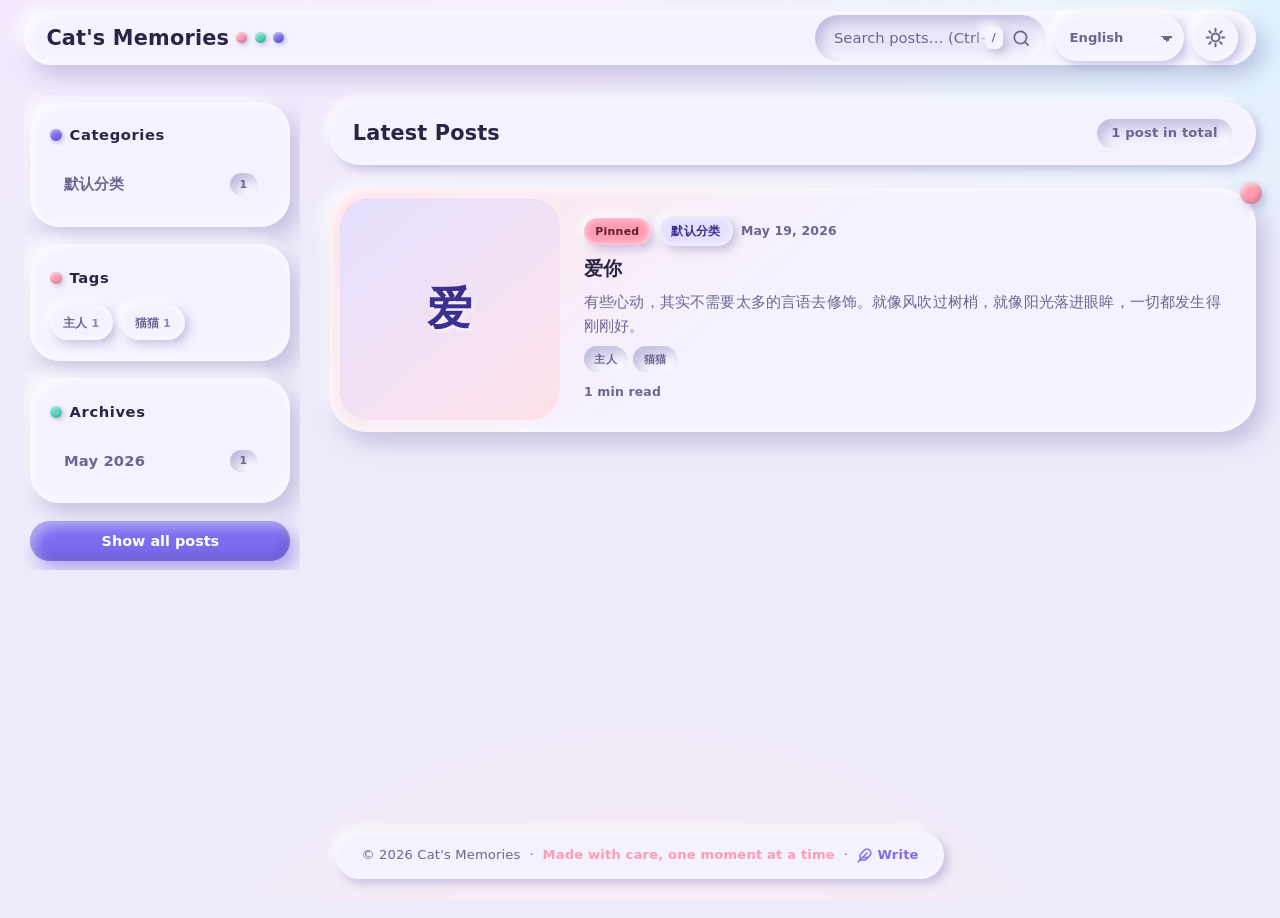
==== index.html @ 712b2acd "refactor(ui): 全站 UI 重构为 Claymorphism 黏土拟物风 - tokens.css 重写为黏土设计系统：马卡龙配色、大圆角、三层柔和阴影   (外投影 + 高光 + ins" ====
<!DOCTYPE html>
<html lang="zh-CN" data-theme="light">
<head>
    <meta charset="UTF-8">
    <meta name="viewport" content="width=device-width, initial-scale=1.0">
    <!-- 站点名走语言包 site.blogName（缺失时回退 config.json 的 blogName） -->
    <title data-i18n="site.blogName">猫猫的回忆</title>
    <meta name="description" content="记录温暖时光的静态博客" data-i18n-attr="content:site.description">
    <meta name="theme-color" content="#EDEBFA">
    <script>
        // 防止主题闪烁（FOUC）：必须放在 <head> 内、首帧渲染前同步执行。
        // theme.js 在页面底部 defer 加载，若用户偏好暗色，等它执行时页面已经
        // 按默认的亮色画过一帧了。这里提前读 localStorage 把暗色写到 <html> 上。
        // 键名与 assets/js/ui/theme.js 的 STORAGE_KEY（blog-theme）保持一致。
        (function () {
            try {
                var saved = localStorage.getItem('blog-theme');
                var dark = saved === 'dark' ||
                    (saved !== 'light' && window.matchMedia('(prefers-color-scheme: dark)').matches);
                if (dark) {
                    document.documentElement.setAttribute('data-theme', 'dark');
                    var meta = document.querySelector('meta[name="theme-color"]');
                    if (meta) meta.setAttribute('content', '#201C2E'); // 与 theme.js 的暗色同步
                }
            } catch (e) { /* 隐私模式等 localStorage 不可用时按默认亮色 */ }
        })();
    </script>
    <link rel="stylesheet" href="assets/css/tokens.css">
    <link rel="stylesheet" href="assets/css/base.css">
    <link rel="stylesheet" href="assets/css/layout.css">
    <link rel="stylesheet" href="assets/css/components.css">
    <link rel="stylesheet" href="assets/css/article.css">
    <link rel="stylesheet" href="assets/css/responsive.css">
</head>
<body>
    <!-- noscript 里的内容只有在"禁用 JS"时才会显示，而 i18n 本身要靠 JS 运行，
         所以这句话无法走语言包，这里直接中英双语写死；
         图标也直接内联（JS 关掉时 icons.js 不会执行，不能用 data-icon 占位符） -->
    <noscript>
        <p class="nojs-tip">
            <svg class="icon" viewBox="0 0 24 24" aria-hidden="true" fill="none" stroke="currentColor"
                stroke-width="1.6" stroke-linecap="round" stroke-linejoin="round">
                <ellipse cx="6.6" cy="10.6" rx="1.9" ry="2.5"/><ellipse cx="10.4" cy="7" rx="1.9" ry="2.6"/><ellipse cx="14.6" cy="7" rx="1.9" ry="2.6"/><ellipse cx="18.4" cy="10.6" rx="1.9" ry="2.5"/><path d="M12.5 12.6c-3 0-5.9 2.4-5.9 5 0 1.7 1.4 2.9 3.1 2.9 1.1 0 1.9-.5 2.8-.5s1.7.5 2.8.5c1.7 0 3.1-1.2 3.1-2.9 0-2.6-2.9-5-5.9-5z"/>
            </svg>
            这个博客需要启用 JavaScript 才能阅读哦～ / This blog needs JavaScript enabled.
        </p>
    </noscript>

    <!-- 阅读进度条（文章页显示） -->
    <div class="reading-progress" id="readingProgress" hidden>
        <div class="reading-progress-bar" id="readingProgressBar"></div>
    </div>

    <!-- 顶栏 -->
    <header class="site-header" id="siteHeader">
        <div class="header-inner">
            <a class="blog-name" href="#/" title="返回首页" data-i18n-attr="title:nav.backHome">
                <span id="headerBlogName" data-i18n="site.blogName">猫猫的回忆</span>
                <span class="paw-dot"></span>
                <span class="paw-dot"></span>
                <span class="paw-dot"></span>
            </a>
            <div class="header-actions">
                <div class="search-wrap" id="searchWrap">
                    <input type="text" class="search-input" id="searchInput" placeholder="搜索文章…"
                        autocomplete="off" aria-label="搜索文章"
                        data-i18n-attr="placeholder:nav.searchPlaceholder;aria-label:nav.searchAria">
                    <button class="search-clear" id="searchClear" aria-label="清除搜索"
                        data-i18n-attr="aria-label:nav.searchClear"><svg class="icon" data-icon="x"></svg></button>
                    <span class="search-kbd" aria-hidden="true">/</span>
                    <span class="search-icon" aria-hidden="true"><svg class="icon" data-icon="search"></svg></span>
                </div>
                <button class="mobile-search-btn" id="mobileSearchBtn" aria-label="打开搜索" title="搜索"
                    data-i18n-attr="aria-label:nav.searchOpen;title:nav.search">
                    <svg class="icon" data-icon="search"></svg>
                </button>
                <!-- 语言切换：选项由 config.json 的 languages 自动生成 -->
                <div class="lang-wrap" id="langWrap" hidden>
                    <select class="lang-select" id="langSelect" aria-label="选择界面语言" title="选择界面语言"
                        data-i18n-attr="aria-label:nav.languageAria;title:nav.languageAria"></select>
                </div>
                <button class="m3-icon-btn theme-toggle" id="themeToggle" aria-label="切换主题" title="切换亮色/暗色主题"
                    data-i18n-attr="aria-label:nav.themeToggleAria;title:nav.themeToggleTitle">
                    <svg class="sun-icon" data-icon="sun"></svg>
                    <svg class="moon-icon" data-icon="moon"></svg>
                </button>
                <button class="mobile-menu-btn" id="mobileMenuBtn" aria-label="菜单" title="侧边栏菜单" aria-expanded="false"
                    data-i18n-attr="aria-label:nav.menuAria;title:nav.menuTitle">
                    <span></span><span></span><span></span>
                </button>
            </div>
        </div>
    </header>

    <!-- 移动端侧栏遮罩 -->
    <div class="sidebar-overlay" id="sidebarOverlay"></div>

    <!-- 主布局 -->
    <div class="main-container" id="mainContainer">
        <!-- 侧边栏 -->
        <aside class="sidebar" id="sidebar">
            <div class="sidebar-section">
                <h3 data-i18n="sidebar.categories">分类目录</h3>
                <div id="sidebarCategories"></div>
            </div>
            <div class="sidebar-section">
                <h3 data-i18n="sidebar.tags">标签云</h3>
                <div class="sidebar-tags" id="sidebarTags"></div>
            </div>
            <div class="sidebar-section">
                <h3 data-i18n="sidebar.archives">归档</h3>
                <div id="sidebarArchives"></div>
            </div>
            <button class="sidebar-reset" id="sidebarReset" type="button" data-i18n="sidebar.reset">显示全部文章</button>
        </aside>

        <!-- 内容 -->
        <main class="content-area" id="contentArea">
            <div class="content-header" id="contentHeader">
                <span class="content-title" id="contentTitle" data-i18n="list.latest">最新文章</span>
                <span class="result-count" id="resultCount"></span>
            </div>
            <div class="loading-skeleton" id="loadingSkeleton">
                <div class="skeleton-card"><div class="skeleton-cover"></div><div class="skeleton-body"><div class="skeleton-line long"></div><div class="skeleton-line medium"></div><div class="skeleton-line short"></div></div></div>
                <div class="skeleton-card"><div class="skeleton-cover"></div><div class="skeleton-body"><div class="skeleton-line long"></div><div class="skeleton-line medium"></div><div class="skeleton-line short"></div></div></div>
                <div class="skeleton-card"><div class="skeleton-cover"></div><div class="skeleton-body"><div class="skeleton-line long"></div><div class="skeleton-line medium"></div><div class="skeleton-line short"></div></div></div>
            </div>
            <div id="contentBody"></div>
            <nav class="pagination" id="pagination" aria-label="分页" data-i18n-attr="aria-label:list.paginationAria"></nav>
        </main>
    </div>

    <!-- 页脚 -->
    <footer class="site-footer">
        <div class="footer-line">
            <span>© <span id="footerYear">2026</span> <span id="footerName" data-i18n="site.blogName">猫猫的回忆</span></span>
            <span>·</span>
            <span data-i18n="site.slogan">用心记录每一刻</span>
            <span>·</span>
            <a href="editor.html" title="打开写作助手" data-i18n-attr="title:nav.writeArticleTitle">
                <svg class="icon" data-icon="feather"></svg><span data-i18n="nav.writeArticle">写文章</span>
            </a>
        </div>
    </footer>

    <!-- 回到顶部 -->
    <button class="back-to-top" id="backToTop" aria-label="回到顶部" title="回到顶部"
        data-i18n-attr="aria-label:nav.backToTop;title:nav.backToTop"><svg class="icon" data-icon="arrow-up"></svg></button>

    <!-- Toast 容器 -->
    <div class="toast-container" id="toastContainer"></div>

    <!-- 本地依赖（离线可用）；marked 缺失时 main.js 会自动回退 CDN -->
    <script src="assets/vendor/marked.min.js"></script>
    <script src="assets/vendor/purify.min.js"></script>

    <!-- 工具 -->
    <script src="assets/js/utils/dom.js" defer></script>
    <script src="assets/js/utils/format.js" defer></script>
    <!-- 图标（全站统一的内联 SVG，替代 emoji） -->
    <script src="assets/js/ui/icons.js" defer></script>
    <!-- 多语言 -->
    <script src="assets/js/core/i18n.js" defer></script>
    <!-- 内核 -->
    <script src="assets/js/core/frontmatter.js" defer></script>
    <script src="assets/js/core/markdown.js" defer></script>
    <script src="assets/js/core/kernel.js" defer></script>
    <!-- UI 模块 -->
    <script src="assets/js/ui/theme.js" defer></script>
    <script src="assets/js/ui/toast.js" defer></script>
    <script src="assets/js/ui/router.js" defer></script>
    <script src="assets/js/ui/sidebar.js" defer></script>
    <script src="assets/js/ui/postlist.js" defer></script>
    <script src="assets/js/ui/article.js" defer></script>
    <script src="assets/js/ui/search.js" defer></script>
    <!-- 入口 -->
    <script src="assets/js/main.js" defer></script>
</body>
</html>
---- assets/css/tokens.css ----
/* ================================================================
   设计令牌 (Design Tokens) — Claymorphism 黏土拟物风
   ----------------------------------------------------------------
   黏土风的三个关键：
     1. 大圆角（越圆越像捏出来的黏土）
     2. 双层柔和阴影：外侧「下沉的深影 + 上侧的高光」
     3. 内阴影（inset）营造厚度与体积感
     4. 低饱和马卡龙配色，几乎不用硬边框
   改这里的变量即可全站换肤。
   ================================================================ */
:root {
    /* ----- 主色板 (Clay Palette · 亮色) ----- */
    --clay-primary: #7C6CF0;            /* 主色：薰衣草紫 */
    --clay-primary-deep: #5B49D6;
    --clay-on-primary: #FFFFFF;
    --clay-primary-soft: #E4E0FF;       /* 主色黏土块 */
    --clay-on-primary-soft: #3B2F8F;

    --clay-secondary: #FF9BB3;          /* 副色：草莓奶昔粉 */
    --clay-on-secondary: #5A1F30;
    --clay-secondary-soft: #FFE1E9;
    --clay-on-secondary-soft: #7A2A42;

    --clay-tertiary: #57D6C0;           /* 点缀：薄荷绿 */
    --clay-tertiary-soft: #D5F6EF;
    --clay-on-tertiary-soft: #176354;

    --clay-warn: #FFB865;
    --clay-warn-soft: #FFEBD3;
    --clay-on-warn-soft: #7A4408;

    --clay-error: #FF6B6B;
    --clay-error-soft: #FFDFDF;
    --clay-on-error-soft: #8A1E1E;

    /* ----- 表面 (Surfaces) ----- */
    --clay-bg: #EDEBFA;                 /* 页面底色（黏土需要有色底，不能纯白） */
    --clay-bg-tint: radial-gradient(1200px 600px at 12% -8%, #F6E6FF 0%, transparent 60%),
                    radial-gradient(1000px 520px at 100% 0%, #DDF4FF 0%, transparent 55%),
                    radial-gradient(900px 700px at 50% 120%, #FFE9F1 0%, transparent 60%);
    --clay-surface: #F4F2FF;            /* 抬起的黏土块 */
    --clay-surface-2: #E9E6FA;          /* 凹陷 / 次级块 */
    --clay-surface-3: #FBFAFF;          /* 最高层（弹窗 / 卡片内） */
    --clay-on-surface: #2B2545;
    --clay-on-surface-dim: #6C6590;

    /* 阴影用的两个基色：深影 + 高光 */
    --clay-shade: rgba(96, 84, 160, 0.30);
    --clay-shade-strong: rgba(70, 58, 130, 0.42);
    --clay-light: rgba(255, 255, 255, 0.95);

    /* ----- 黏土阴影 (Clay Elevation) ----- */
    /* 1 = 微微抬起（小控件） */
    --clay-1:
        4px 4px 10px var(--clay-shade),
        -4px -4px 10px var(--clay-light),
        inset -2px -2px 6px rgba(255, 255, 255, 0.55),
        inset 2px 2px 6px rgba(255, 255, 255, 0.35);
    /* 2 = 常规黏土块（卡片 / 面板） */
    --clay-2:
        8px 10px 22px var(--clay-shade),
        -6px -6px 16px var(--clay-light),
        inset -4px -6px 12px rgba(255, 255, 255, 0.45),
        inset 5px 5px 12px rgba(255, 255, 255, 0.60);
    /* 3 = 悬浮 / 强调 */
    --clay-3:
        12px 16px 32px var(--clay-shade-strong),
        -8px -8px 20px var(--clay-light),
        inset -5px -8px 14px rgba(255, 255, 255, 0.45),
        inset 6px 6px 14px rgba(255, 255, 255, 0.65);
    /* 4 = 浮层（灯箱 / Toast / 抽屉） */
    --clay-4:
        18px 24px 48px var(--clay-shade-strong),
        -10px -10px 26px var(--clay-light),
        inset -6px -10px 18px rgba(255, 255, 255, 0.4),
        inset 8px 8px 18px rgba(255, 255, 255, 0.6);
    /* 按下 / 凹槽（输入框、进度槽） */
    --clay-inset:
        inset 5px 6px 12px var(--clay-shade),
        inset -5px -5px 12px var(--clay-light);
    --clay-inset-deep:
        inset 8px 9px 18px var(--clay-shade-strong),
        inset -6px -6px 14px var(--clay-light);
    /* 彩色黏土块（主色按钮）专用 */
    --clay-color-raise:
        6px 8px 18px rgba(92, 74, 214, 0.45),
        -4px -4px 12px rgba(255, 255, 255, 0.55),
        inset -4px -6px 12px rgba(0, 0, 0, 0.13),
        inset 5px 6px 12px rgba(255, 255, 255, 0.45);

    /* ----- 形状 (Shape) — 黏土要圆 ----- */
    --clay-r-xs: 10px;
    --clay-r-sm: 16px;
    --clay-r-md: 22px;
    --clay-r-lg: 30px;
    --clay-r-xl: 38px;
    --clay-r-full: 999px;

    /* ----- 排版 ----- */
    /* 黏土风配圆润字体最搭。全部用「系统自带的圆体」，不引 CDN 字体，
       保持仓库「零依赖、断网也能用」的原则；本机没有就一路回退到系统 UI 字体。 */
    --clay-font: 'Quicksand', 'Nunito', ui-rounded, 'SF Pro Rounded', 'Varela Round',
                 'PingFang SC', 'HarmonyOS Sans SC', 'Microsoft YaHei',
                 system-ui, -apple-system, 'Segoe UI', sans-serif;
    --clay-font-display: 'Quicksand', ui-rounded, 'SF Pro Rounded', 'Varela Round',
                 'PingFang SC', 'HarmonyOS Sans SC', 'Microsoft YaHei',
                 system-ui, -apple-system, 'Segoe UI', sans-serif;
    --clay-font-mono: 'JetBrains Mono', 'Fira Code', 'SF Mono', 'Cascadia Code', Consolas, monospace;

    /* ----- 过渡：黏土有弹性 ----- */
    --clay-t-fast: 0.16s cubic-bezier(0.34, 1.4, 0.64, 1);
    --clay-t: 0.28s cubic-bezier(0.34, 1.4, 0.64, 1);
    --clay-t-slow: 0.45s cubic-bezier(0.22, 1.2, 0.36, 1);

    /* ----- 字号 (Type Scale) ----- */
    --clay-text-d1: 3.4rem;   /* display */
    --clay-text-d2: 2.7rem;
    --clay-text-d3: 2.1rem;
    --clay-text-h1: 2.05rem;  /* headline */
    --clay-text-h2: 1.65rem;
    --clay-text-h3: 1.3rem;
    --clay-text-t1: 1.18rem;  /* title */
    --clay-text-t2: 1.02rem;
    --clay-text-t3: 0.92rem;
    --clay-text-b1: 1.02rem;  /* body */
    --clay-text-b2: 0.92rem;
    --clay-text-b3: 0.82rem;
    --clay-text-l1: 0.9rem;   /* label */
    --clay-text-l2: 0.78rem;
    --clay-text-l3: 0.68rem;

    /* ----- 布局 ----- */
    --header-height: 76px;
    --content-max-width: 1280px;

    /* ================================================================
       兼容别名：老的 Material 变量名全部映射到黏土令牌，
       任何还没重写的规则也能自动获得新配色（渐进迁移用）。
       ================================================================ */
    --md-sys-color-primary: var(--clay-primary);
    --md-sys-color-on-primary: var(--clay-on-primary);
    --md-sys-color-primary-container: var(--clay-primary-soft);
    --md-sys-color-on-primary-container: var(--clay-on-primary-soft);
    --md-sys-color-secondary: var(--clay-secondary);
    --md-sys-color-on-secondary: var(--clay-on-secondary);
    --md-sys-color-secondary-container: var(--clay-secondary-soft);
    --md-sys-color-on-secondary-container: var(--clay-on-secondary-soft);
    --md-sys-color-tertiary: var(--clay-tertiary);
    --md-sys-color-tertiary-container: var(--clay-tertiary-soft);
    --md-sys-color-on-tertiary-container: var(--clay-on-tertiary-soft);
    --md-sys-color-error: var(--clay-error);
    --md-sys-color-error-container: var(--clay-error-soft);
    --md-sys-color-on-error-container: var(--clay-on-error-soft);
    --md-sys-color-surface: var(--clay-surface);
    --md-sys-color-on-surface: var(--clay-on-surface);
    --md-sys-color-surface-variant: var(--clay-surface-2);
    --md-sys-color-on-surface-variant: var(--clay-on-surface-dim);
    --md-sys-color-surface-container: var(--clay-surface);
    --md-sys-color-surface-container-high: var(--clay-surface-3);
    --md-sys-color-outline: transparent;
    --md-sys-color-outline-variant: transparent;
    --md-sys-shape-corner-small: var(--clay-r-xs);
    --md-sys-shape-corner-medium: var(--clay-r-sm);
    --md-sys-shape-corner-large: var(--clay-r-lg);
    --md-sys-shape-corner-extra-large: var(--clay-r-xl);
    --md-sys-shape-corner-full: var(--clay-r-full);
    --md-sys-elevation-0: none;
    --md-sys-elevation-1: var(--clay-1);
    --md-sys-elevation-2: var(--clay-2);
    --md-sys-elevation-3: var(--clay-3);
    --md-sys-elevation-4: var(--clay-4);
    --md-sys-font-family: var(--clay-font);
    --md-sys-font-family-serif: var(--clay-font-display);
    --md-sys-font-family-mono: var(--clay-font-mono);
    --md-sys-transition-short: var(--clay-t-fast);
    --md-sys-transition-medium: var(--clay-t);
    --md-sys-transition-long: var(--clay-t-slow);
    --md-sys-transition-spring: var(--clay-t);

    /* 字号别名（旧名 → 新名） */
    --md-sys-typescale-display-large: var(--clay-text-d1);
    --md-sys-typescale-display-medium: var(--clay-text-d2);
    --md-sys-typescale-display-small: var(--clay-text-d3);
    --md-sys-typescale-headline-large: var(--clay-text-h1);
    --md-sys-typescale-headline-medium: var(--clay-text-h2);
    --md-sys-typescale-headline-small: var(--clay-text-h3);
    --md-sys-typescale-title-large: var(--clay-text-t1);
    --md-sys-typescale-title-medium: var(--clay-text-t2);
    --md-sys-typescale-title-small: var(--clay-text-t3);
    --md-sys-typescale-body-large: var(--clay-text-b1);
    --md-sys-typescale-body-medium: var(--clay-text-b2);
    --md-sys-typescale-body-small: var(--clay-text-b3);
    --md-sys-typescale-label-large: var(--clay-text-l1);
    --md-sys-typescale-label-medium: var(--clay-text-l2);
    --md-sys-typescale-label-small: var(--clay-text-l3);

    --md-space-1: 4px;
    --md-space-2: 8px;
    --md-space-3: 12px;
    --md-space-4: 16px;
    --md-space-5: 20px;
    --md-space-6: 24px;
    --md-space-7: 32px;
    --md-space-8: 40px;
}

/* ================================================================
   暗色黏土 (Dark Clay)
   暗色下高光要收敛、深影要加重，否则会「发灰」失去体积感
   ================================================================ */
[data-theme="dark"] {
    --clay-primary: #A79BFF;
    --clay-primary-deep: #8C7BFF;
    --clay-on-primary: #201A45;
    --clay-primary-soft: #3B3466;
    --clay-on-primary-soft: #DCD6FF;

    --clay-secondary: #FFA9BF;
    --clay-on-secondary: #43121F;
    --clay-secondary-soft: #55303E;
    --clay-on-secondary-soft: #FFD9E3;

    --clay-tertiary: #6FE0CB;
    --clay-tertiary-soft: #24504A;
    --clay-on-tertiary-soft: #C7F6EC;

    --clay-warn: #FFC183;
    --clay-warn-soft: #5A4022;
    --clay-on-warn-soft: #FFE4C4;

    --clay-error: #FF8B8B;
    --clay-error-soft: #5C2A2A;
    --clay-on-error-soft: #FFD8D8;

    --clay-bg: #201C2E;
    --clay-bg-tint: radial-gradient(1200px 600px at 12% -8%, #33254A 0%, transparent 60%),
                    radial-gradient(1000px 520px at 100% 0%, #1F3550 0%, transparent 55%),
                    radial-gradient(900px 700px at 50% 120%, #3A2436 0%, transparent 60%);
    --clay-surface: #2A2540;
    --clay-surface-2: #221E35;
    --clay-surface-3: #322C4C;
    --clay-on-surface: #EDE9FF;
    --clay-on-surface-dim: #ADA5CF;

    --clay-shade: rgba(9, 6, 20, 0.62);
    --clay-shade-strong: rgba(5, 3, 14, 0.78);
    --clay-light: rgba(255, 255, 255, 0.07);

    --clay-1:
        4px 4px 10px var(--clay-shade),
        -3px -3px 9px var(--clay-light),
        inset -2px -2px 6px rgba(255, 255, 255, 0.05),
        inset 2px 2px 6px rgba(255, 255, 255, 0.06);
    --clay-2:
        9px 11px 24px var(--clay-shade),
        -5px -5px 14px var(--clay-light),
        inset -4px -6px 12px rgba(0, 0, 0, 0.25),
        inset 5px 5px 12px rgba(255, 255, 255, 0.08);
    --clay-3:
        14px 18px 34px var(--clay-shade-strong),
        -7px -7px 18px var(--clay-light),
        inset -5px -8px 14px rgba(0, 0, 0, 0.3),
        inset 6px 6px 14px rgba(255, 255, 255, 0.09);
    --clay-4:
        20px 26px 52px var(--clay-shade-strong),
        -8px -8px 22px var(--clay-light),
        inset -6px -10px 18px rgba(0, 0, 0, 0.32),
        inset 8px 8px 18px rgba(255, 255, 255, 0.09);
    --clay-inset:
        inset 5px 6px 13px var(--clay-shade),
        inset -4px -4px 11px var(--clay-light);
    --clay-inset-deep:
        inset 8px 9px 20px var(--clay-shade-strong),
        inset -5px -5px 13px var(--clay-light);
    --clay-color-raise:
        6px 8px 18px rgba(0, 0, 0, 0.55),
        -4px -4px 12px rgba(255, 255, 255, 0.08),
        inset -4px -6px 12px rgba(0, 0, 0, 0.28),
        inset 5px 6px 12px rgba(255, 255, 255, 0.22);
}

/* 尊重「减少动态效果」偏好：黏土的弹性动画全部关掉 */
@media (prefers-reduced-motion: reduce) {
    :root {
        --clay-t-fast: 0.01ms linear;
        --clay-t: 0.01ms linear;
        --clay-t-slow: 0.01ms linear;
    }
}
---- assets/css/base.css ----
/* ================================================================
   全局基础样式 (Global Base) — Claymorphism
   ================================================================ */
*,
*::before,
*::after {
    box-sizing: border-box;
    margin: 0;
    padding: 0;
}

html {
    scroll-behavior: smooth;
    font-size: 16px;
    -webkit-font-smoothing: antialiased;
    -moz-osx-font-smoothing: grayscale;
    text-rendering: optimizeLegibility;
}

body {
    font-family: var(--clay-font);
    /* 黏土需要有色底：纯色打底 + 三团柔光，让上面的黏土块能「浮」起来 */
    background-color: var(--clay-bg);
    background-image: var(--clay-bg-tint);
    background-attachment: fixed;
    color: var(--clay-on-surface);
    line-height: 1.75;
    letter-spacing: 0.01em;
    min-height: 100vh;
    /* 移动端浏览器地址栏收起/弹出时 100vh 会"超高"，dvh 跟随动态视口 */
    min-height: 100dvh;
    display: flex;
    flex-direction: column;
    transition: background-color var(--clay-t), color var(--clay-t);
    overflow-x: hidden;
}

/* 移动端抽屉/灯箱打开时锁定底层页面滚动（iOS 需要 position:fixed 配合） */
body.scroll-locked {
    position: fixed;
    left: 0;
    right: 0;
    width: 100%;
    overflow: hidden;
    overscroll-behavior: none;
}

/* ----- 滚动条也做成一根黏土条 ----- */
::-webkit-scrollbar {
    width: 12px;
    height: 12px;
}
::-webkit-scrollbar-track {
    background: transparent;
}
::-webkit-scrollbar-thumb {
    background: var(--clay-surface-2);
    border: 3px solid transparent;
    background-clip: content-box;
    border-radius: var(--clay-r-full);
}
::-webkit-scrollbar-thumb:hover {
    background: var(--clay-primary);
    background-clip: content-box;
}

::selection {
    background: var(--clay-primary-soft);
    color: var(--clay-on-primary-soft);
}

/* 键盘可访问性：黏土风没有硬边框，聚焦环用柔和的光晕 */
:focus-visible {
    outline: 3px solid var(--clay-primary);
    outline-offset: 3px;
    border-radius: var(--clay-r-sm);
}

/* ================================================================
   黏土工具类 (Clay Utilities)
   在任意元素上加 .clay / .clay-inset 即可获得黏土质感
   ================================================================ */
.clay {
    background: var(--clay-surface);
    border-radius: var(--clay-r-lg);
    box-shadow: var(--clay-2);
    border: none;
}
.clay-inset {
    background: var(--clay-surface-2);
    border-radius: var(--clay-r-md);
    box-shadow: var(--clay-inset);
    border: none;
}

/* ================================================================
   图标 (Icon) — 全站统一的内联 SVG
   黏土风的线条要更粗更圆，才不会被柔和阴影"吃掉"
   ================================================================ */
.icon,
svg[data-icon] {
    width: 1.15em;
    height: 1.15em;
    flex: none;
    display: inline-block;
    vertical-align: -0.2em;
    fill: none;
    stroke: currentColor;
    stroke-width: 2.3;
    stroke-linecap: round;
    stroke-linejoin: round;
}

/* 无脚本提示 */
.nojs-tip {
    max-width: 640px;
    margin: 3rem auto;
    text-align: center;
    padding: 2.4rem 1.6rem;
    color: var(--clay-on-surface-dim);
    background: var(--clay-surface);
    border-radius: var(--clay-r-xl);
    box-shadow: var(--clay-2);
}
.nojs-tip .icon {
    width: 2.6rem;
    height: 2.6rem;
    display: block;
    margin: 0 auto 0.9rem;
    color: var(--clay-primary);
    stroke-width: 1.8;
}

/* ================================================================
   页脚 (Footer) — 一整块托底的黏土
   ================================================================ */
.site-footer {
    margin-top: auto;
    padding: 1.4rem 1rem 2.4rem;
    text-align: center;
    color: var(--clay-on-surface-dim);
    font-size: var(--clay-text-b3);
}
.site-footer .footer-line {
    display: inline-flex;
    align-items: center;
    justify-content: center;
    flex-wrap: wrap;
    gap: 0.55rem;
    padding: 0.75rem 1.6rem;
    background: var(--clay-surface);
    border-radius: var(--clay-r-full);
    box-shadow: var(--clay-1);
}
.site-footer a {
    color: var(--clay-primary);
    font-weight: 600;
    text-decoration: none;
    transition: transform var(--clay-t-fast), color var(--clay-t-fast);
    display: inline-flex;
    align-items: center;
    gap: 0.35rem;
}
.site-footer a:hover {
    color: var(--clay-primary-deep);
    transform: translateY(-2px);
}
/* 页脚口号 */
.site-footer [data-i18n="site.slogan"] {
    color: var(--clay-secondary);
    font-weight: 600;
}
---- assets/css/layout.css ----
/* ================================================================
   页面骨架：顶栏 / 侧边栏 / 主内容区 — Claymorphism
   ================================================================ */

/* ----- 顶栏：一条悬浮的黏土胶囊条 ----- */
.site-header {
    position: sticky;
    top: 0;
    z-index: 100;
    padding: 0.7rem 1.5rem;
    background: transparent;
    transition: padding var(--clay-t);
}
/* 顶栏是一颗悬浮的胶囊，胶囊两侧会漏出正在滚动的内容。
   这里在它背后垫一层「同底色 + 渐隐 + 毛玻璃」，滚动时不会糊成一片。 */
.site-header::before {
    content: '';
    position: absolute;
    inset: 0;
    z-index: -1;
    /* 不支持 color-mix 的浏览器回退到纯色渐隐 */
    background: linear-gradient(180deg, var(--clay-bg) 0%, transparent 100%);
    background: linear-gradient(180deg,
        var(--clay-bg) 0%,
        color-mix(in srgb, var(--clay-bg) 82%, transparent) 62%,
        transparent 100%);
    backdrop-filter: blur(8px);
    -webkit-backdrop-filter: blur(8px);
    opacity: 0;
    transition: opacity var(--clay-t);
    pointer-events: none;
}
.site-header.scrolled::before {
    opacity: 1;
}
.header-inner {
    max-width: var(--content-max-width);
    margin: 0 auto;
    display: flex;
    align-items: center;
    justify-content: space-between;
    height: calc(var(--header-height) - 1.4rem);
    gap: 1rem;
    padding: 0 1.1rem;
    background: var(--clay-surface);
    border-radius: var(--clay-r-full);
    box-shadow: var(--clay-2);
    transition: box-shadow var(--clay-t), background var(--clay-t);
}
.site-header.scrolled .header-inner {
    box-shadow: var(--clay-3);
}

/* ----- 站点名 ----- */
.blog-name {
    font-family: var(--clay-font-display);
    font-size: 1.3rem;
    font-weight: 800;
    color: var(--clay-on-surface);
    letter-spacing: 0.01em;
    white-space: nowrap;
    cursor: pointer;
    transition: transform var(--clay-t), color var(--clay-t-fast);
    text-decoration: none;
    display: flex;
    align-items: center;
    gap: 0.45rem;
    user-select: none;
    padding: 0.2rem 0.3rem;
}
.blog-name:hover {
    color: var(--clay-primary);
    transform: translateY(-1px);
}
/* 三颗会呼吸的黏土小球 */
.blog-name .paw-dot {
    display: inline-block;
    width: 11px;
    height: 11px;
    border-radius: 50%;
    background: var(--clay-primary);
    box-shadow: 2px 2px 4px var(--clay-shade),
                inset -1px -2px 3px rgba(0, 0, 0, 0.18),
                inset 1px 2px 3px rgba(255, 255, 255, 0.5);
    animation: pawPulse 2.6s ease-in-out infinite;
}
.blog-name .paw-dot:nth-child(2) {
    background: var(--clay-secondary);
    animation-delay: 0.45s;
}
.blog-name .paw-dot:nth-child(3) {
    background: var(--clay-tertiary);
    animation-delay: 0.9s;
}
@keyframes pawPulse {
    0%, 100% { transform: translateY(0) scale(0.85); }
    50%      { transform: translateY(-4px) scale(1.12); }
}

.header-actions {
    display: flex;
    align-items: center;
    gap: 0.55rem;
    flex-shrink: 0;
}

/* ----- 搜索框：凹进去的黏土槽 ----- */
.search-wrap {
    position: relative;
    display: flex;
    align-items: center;
}
.search-input {
    width: 230px;
    height: 46px;
    border: none;
    border-radius: var(--clay-r-full);
    padding: 0 2.8rem 0 1.2rem;
    font-size: var(--clay-text-b2);
    font-family: var(--clay-font);
    font-weight: 600;
    background: var(--clay-surface-2);
    color: var(--clay-on-surface);
    box-shadow: var(--clay-inset);
    transition: width var(--clay-t), box-shadow var(--clay-t);
    outline: none;
}
.search-input:focus {
    width: 280px;
    box-shadow: var(--clay-inset-deep), 0 0 0 3px var(--clay-primary-soft);
}
.search-input::placeholder {
    color: var(--clay-on-surface-dim);
    font-weight: 500;
}
.search-icon {
    position: absolute;
    right: 14px;
    pointer-events: none;
    color: var(--clay-on-surface-dim);
    display: flex;
    align-items: center;
    transition: color var(--clay-t-fast), transform var(--clay-t);
}
.search-input:focus ~ .search-icon {
    color: var(--clay-primary);
    transform: scale(1.12);
}
.search-clear {
    position: absolute;
    right: 40px;
    background: var(--clay-surface);
    border: none;
    cursor: pointer;
    color: var(--clay-on-surface-dim);
    font-size: 0.8rem;
    width: 22px;
    height: 22px;
    padding: 0;
    border-radius: 50%;
    box-shadow: var(--clay-1);
    display: none;
    align-items: center;
    justify-content: center;
    line-height: 1;
    transition: color var(--clay-t-fast), transform var(--clay-t-fast);
}
.search-clear.visible { display: flex; }
.search-clear:hover {
    color: var(--clay-error);
    transform: scale(1.12);
}
.search-kbd {
    position: absolute;
    right: 42px;
    font-size: 0.68rem;
    font-weight: 700;
    color: var(--clay-on-surface-dim);
    background: var(--clay-surface);
    border-radius: 7px;
    padding: 1px 7px;
    box-shadow: var(--clay-1);
    pointer-events: none;
}
.search-wrap.has-value .search-kbd { display: none; }

/* ----- 圆形黏土图标按钮 ----- */
.m3-icon-btn,
.mobile-menu-btn,
.mobile-search-btn {
    width: 46px;
    height: 46px;
    border-radius: 50%;
    border: none;
    background: var(--clay-surface);
    box-shadow: var(--clay-1);
    cursor: pointer;
    display: flex;
    align-items: center;
    justify-content: center;
    transition: transform var(--clay-t), box-shadow var(--clay-t), color var(--clay-t-fast), background var(--clay-t);
    flex-shrink: 0;
    color: var(--clay-on-surface-dim);
    position: relative;
}
.m3-icon-btn:hover,
.mobile-menu-btn:hover,
.mobile-search-btn:hover {
    color: var(--clay-primary);
    transform: translateY(-2px);
    box-shadow: var(--clay-2);
}
.m3-icon-btn:active,
.mobile-menu-btn:active,
.mobile-search-btn:active {
    transform: translateY(1px);
    box-shadow: var(--clay-inset);
}
.m3-icon-btn svg {
    width: 21px;
    height: 21px;
    transition: transform var(--clay-t), opacity var(--clay-t-fast);
    fill: none;
    stroke: currentColor;
    stroke-width: 2.3;
    stroke-linecap: round;
    stroke-linejoin: round;
}

/* 主题切换：太阳/月亮互相翻转 */
.theme-toggle .sun-icon {
    position: absolute;
    opacity: 1;
    transform: rotate(0deg) scale(1);
}
.theme-toggle .moon-icon {
    opacity: 0;
    transform: rotate(-90deg) scale(0.4);
}
[data-theme="dark"] .theme-toggle .sun-icon {
    opacity: 0;
    transform: rotate(90deg) scale(0.4);
}
[data-theme="dark"] .theme-toggle .moon-icon {
    opacity: 1;
    transform: rotate(0deg) scale(1);
}

/* ----- 语言切换 ----- */
.lang-wrap {
    display: flex;
    align-items: center;
}
.lang-select {
    height: 46px;
    max-width: 130px;
    padding: 0 1.9rem 0 1rem;
    border-radius: var(--clay-r-full);
    border: none;
    background-color: var(--clay-surface);
    box-shadow: var(--clay-1);
    color: var(--clay-on-surface-dim);
    font: inherit;
    font-size: var(--clay-text-b3);
    font-weight: 700;
    cursor: pointer;
    transition: transform var(--clay-t), box-shadow var(--clay-t), color var(--clay-t-fast);
    /* 自绘下拉箭头 */
    appearance: none;
    -webkit-appearance: none;
    background-image: linear-gradient(45deg, transparent 50%, currentColor 50%),
        linear-gradient(135deg, currentColor 50%, transparent 50%);
    background-position: calc(100% - 17px) 21px, calc(100% - 11px) 21px;
    background-size: 6px 6px, 6px 6px;
    background-repeat: no-repeat;
    text-overflow: ellipsis;
}
.lang-select:hover,
.lang-select:focus-visible {
    color: var(--clay-primary);
    transform: translateY(-2px);
    box-shadow: var(--clay-2);
    outline: none;
}
.lang-select option {
    background: var(--clay-surface);
    color: var(--clay-on-surface);
}

/* ----- 移动端汉堡按钮 ----- */
.mobile-menu-btn {
    display: none;
    flex-direction: column;
    gap: 4px;
    padding: 0;
}
.mobile-menu-btn span {
    display: block;
    width: 18px;
    height: 2.5px;
    border-radius: 3px;
    background: var(--clay-on-surface-dim);
    transition: transform var(--clay-t), opacity var(--clay-t-fast);
}
.mobile-menu-btn.active span:nth-child(1) { transform: rotate(45deg) translate(4.5px, 4.5px); }
.mobile-menu-btn.active span:nth-child(2) { opacity: 0; }
.mobile-menu-btn.active span:nth-child(3) { transform: rotate(-45deg) translate(4.5px, -4.5px); }
.mobile-search-btn { display: none; }

/* ================================================================
   主布局 (Layout)
   ================================================================ */
.main-container {
    width: 100%;
    max-width: var(--content-max-width);
    margin: 0 auto;
    display: grid;
    grid-template-columns: 276px 1fr;
    gap: 1.8rem;
    padding: 1.2rem 1.5rem 3rem;
    flex: 1;
    min-height: calc(100vh - var(--header-height) - 90px);
    min-height: calc(100dvh - var(--header-height) - 90px);
}

/* ----- 侧边栏 ----- */
.sidebar {
    position: sticky;
    top: calc(var(--header-height) + 8px);
    align-self: start;
    display: flex;
    flex-direction: column;
    gap: 1.1rem;
    max-height: calc(100vh - var(--header-height) - 24px);
    max-height: calc(100dvh - var(--header-height) - 24px);
    overflow-y: auto;
    overscroll-behavior: contain;
    padding: 0.4rem 0.6rem 0.6rem 0.4rem;
    transition: transform var(--clay-t-slow);
}
/* 侧栏自身滚动条收细，别抢戏 */
.sidebar::-webkit-scrollbar { width: 8px; }

.sidebar-section {
    background: var(--clay-surface);
    border-radius: var(--clay-r-lg);
    padding: 1.3rem 1.2rem;
    border: none;
    box-shadow: var(--clay-2);
    transition: box-shadow var(--clay-t), transform var(--clay-t);
}
.sidebar-section:hover {
    box-shadow: var(--clay-3);
}
.sidebar-section h3 {
    font-size: var(--clay-text-t3);
    letter-spacing: 0.04em;
    color: var(--clay-on-surface);
    margin-bottom: 0.9rem;
    font-weight: 800;
    display: flex;
    align-items: center;
    gap: 0.5rem;
}
/* 标题前的小黏土点 */
.sidebar-section h3::before {
    content: '';
    width: 12px;
    height: 12px;
    border-radius: 50%;
    background: var(--clay-primary);
    box-shadow: 2px 2px 4px var(--clay-shade),
                inset -1px -2px 3px rgba(0, 0, 0, 0.16),
                inset 1px 2px 3px rgba(255, 255, 255, 0.45);
    flex: none;
}
.sidebar-section:nth-of-type(2) h3::before { background: var(--clay-secondary); }
.sidebar-section:nth-of-type(3) h3::before { background: var(--clay-tertiary); }

.sidebar-tags {
    display: flex;
    flex-wrap: wrap;
    gap: 0.5rem;
}

/* ----- 标签：小黏土糖豆 ----- */
.sidebar-tag {
    font-size: var(--clay-text-l2);
    font-weight: 700;
    padding: 0.4rem 0.85rem;
    border-radius: var(--clay-r-full);
    background: var(--clay-surface);
    color: var(--clay-on-surface-dim);
    box-shadow: var(--clay-1);
    cursor: pointer;
    transition: transform var(--clay-t), box-shadow var(--clay-t), background var(--clay-t), color var(--clay-t-fast);
    border: none;
    white-space: nowrap;
    text-decoration: none;
    user-select: none;
}
.sidebar-tag:hover {
    transform: translateY(-3px) rotate(-1.5deg);
    box-shadow: var(--clay-2);
    color: var(--clay-primary);
}
.sidebar-tag.active {
    background: var(--clay-primary);
    color: var(--clay-on-primary);
    box-shadow: var(--clay-color-raise);
    transform: translateY(-1px);
}
.sidebar-tag .count {
    font-size: 0.7rem;
    opacity: 0.75;
    margin-left: 0.25rem;
}

/* ----- 分类 / 归档列表项 ----- */
.sidebar-cat-item,
.sidebar-archive-item {
    display: flex;
    align-items: center;
    justify-content: space-between;
    gap: 0.5rem;
    padding: 0.55rem 0.9rem;
    margin-bottom: 0.4rem;
    border-radius: var(--clay-r-sm);
    cursor: pointer;
    transition: transform var(--clay-t), box-shadow var(--clay-t), background var(--clay-t), color var(--clay-t-fast);
    font-size: var(--clay-text-b2);
    font-weight: 600;
    color: var(--clay-on-surface-dim);
    background: transparent;
    border: none;
    user-select: none;
    text-decoration: none;
}
.sidebar-cat-item:last-child,
.sidebar-archive-item:last-child { margin-bottom: 0; }
.sidebar-cat-item:hover,
.sidebar-archive-item:hover {
    background: var(--clay-surface);
    box-shadow: var(--clay-1);
    color: var(--clay-on-surface);
    transform: translateX(3px);
}
.sidebar-cat-item.active,
.sidebar-archive-item.active {
    background: var(--clay-primary-soft);
    color: var(--clay-on-primary-soft);
    box-shadow: var(--clay-1);
}
.sidebar-cat-item .count,
.sidebar-archive-item .count {
    font-size: var(--clay-text-l3);
    font-weight: 800;
    color: var(--clay-on-surface-dim);
    background: var(--clay-surface-2);
    box-shadow: var(--clay-inset);
    padding: 0.1rem 0.6rem;
    border-radius: var(--clay-r-full);
    flex: none;
}
.sidebar-cat-item.active .count,
.sidebar-archive-item.active .count {
    color: var(--clay-on-primary-soft);
}
.sidebar-empty {
    font-size: 0.82rem;
    color: var(--clay-on-surface-dim);
    padding: 0.3rem 0.2rem;
}

/* ----- 「显示全部文章」按钮 ----- */
.sidebar-reset {
    display: block;
    width: 100%;
    font-size: var(--clay-text-l1);
    font-weight: 800;
    font-family: var(--clay-font);
    color: var(--clay-on-primary);
    cursor: pointer;
    padding: 0.75rem 1rem;
    border-radius: var(--clay-r-full);
    border: none;
    background: var(--clay-primary);
    box-shadow: var(--clay-color-raise);
    transition: transform var(--clay-t), box-shadow var(--clay-t), filter var(--clay-t-fast);
    text-align: center;
    user-select: none;
}
.sidebar-reset:hover {
    transform: translateY(-3px);
    filter: saturate(1.15);
}
.sidebar-reset:active {
    transform: translateY(1px);
    box-shadow: var(--clay-inset-deep);
}

/* ----- 内容区域 ----- */
.content-area {
    min-width: 0;
}
.content-header {
    display: flex;
    align-items: center;
    justify-content: space-between;
    flex-wrap: wrap;
    gap: 0.8rem;
    margin: 0.4rem 0 1.4rem;
    padding: 0.85rem 1.5rem;
    background: var(--clay-surface);
    border-radius: var(--clay-r-full);
    box-shadow: var(--clay-1);
}
.content-header[hidden] {
    display: none;
}
.content-title {
    font-family: var(--clay-font-display);
    font-size: var(--clay-text-h3);
    font-weight: 800;
    color: var(--clay-on-surface);
}
.result-count {
    font-size: var(--clay-text-b3);
    font-weight: 700;
    color: var(--clay-on-surface-dim);
    background: var(--clay-surface-2);
    box-shadow: var(--clay-inset);
    padding: 0.2rem 0.9rem;
    border-radius: var(--clay-r-full);
}
.result-count:empty { display: none; }

.posts-list {
    display: flex;
    flex-direction: column;
    gap: 1.4rem;
}

/* 移动端遮罩（桌面隐藏，具体规则在 responsive.css） */
.sidebar-overlay {
    display: none;
}
---- assets/css/components.css ----
/* ================================================================
   组件：文章卡片 / 分页 / 空状态 / 骨架屏 / Toast / 回到顶部
   —— Claymorphism 黏土拟物风
   ================================================================ */

/* ================================================================
   文章卡片：一整块可以捏起来的黏土
   ================================================================ */
.post-card {
    background: var(--clay-surface);
    border-radius: var(--clay-r-xl);
    border: none;
    box-shadow: var(--clay-2);
    padding: 0.7rem;
    cursor: pointer;
    transition: transform var(--clay-t), box-shadow var(--clay-t);
    display: grid;
    grid-template-columns: 220px 1fr;
    gap: 0.2rem;
    position: relative;
    text-decoration: none;
    color: inherit;
}
.post-card:hover {
    box-shadow: var(--clay-3);
    transform: translateY(-6px);
}
.post-card:active {
    transform: translateY(-1px) scale(0.995);
    box-shadow: var(--clay-1);
}
/* 置顶：整块黏土镶一圈彩色边，并在右上角戳一颗小球 */
.post-card.sticky-post {
    background: linear-gradient(140deg, var(--clay-secondary-soft), var(--clay-surface) 46%);
}
.post-card.sticky-post::after {
    content: '';
    position: absolute;
    top: -6px;
    right: -6px;
    width: 22px;
    height: 22px;
    border-radius: 50%;
    background: var(--clay-secondary);
    box-shadow: 3px 4px 8px var(--clay-shade),
                inset -2px -3px 5px rgba(0, 0, 0, 0.18),
                inset 2px 3px 5px rgba(255, 255, 255, 0.55);
    z-index: 3;
}

/* ----- 封面 ----- */
.card-cover {
    width: 100%;
    height: 100%;
    min-height: 168px;
    background: var(--clay-surface-2);
    border-radius: var(--clay-r-lg);
    box-shadow: var(--clay-inset);
    position: relative;
    overflow: hidden;
    flex-shrink: 0;
}
.card-cover img {
    width: 100%;
    height: 100%;
    object-fit: cover;
    border-radius: var(--clay-r-lg);
    transition: transform var(--clay-t-slow);
}
.post-card:hover .card-cover img {
    transform: scale(1.06);
}
.card-cover-placeholder {
    width: 100%;
    height: 100%;
    display: flex;
    align-items: center;
    justify-content: center;
    border-radius: var(--clay-r-lg);
    background: linear-gradient(140deg, var(--clay-primary-soft), var(--clay-secondary-soft));
    color: var(--clay-on-primary-soft);
    font-size: 2.8rem;
    font-family: var(--clay-font-display);
    font-weight: 800;
    letter-spacing: 0.04em;
    text-shadow: 2px 3px 4px rgba(255, 255, 255, 0.6);
}

/* ----- 卡片正文 ----- */
.card-body {
    padding: 1.1rem 1.3rem;
    display: flex;
    flex-direction: column;
    justify-content: center;
    gap: 0.55rem;
    min-width: 0;
}
.card-meta-top {
    display: flex;
    align-items: center;
    gap: 0.5rem;
    flex-wrap: wrap;
    font-size: var(--clay-text-l2);
    font-weight: 600;
    color: var(--clay-on-surface-dim);
}
.card-sticky-badge {
    font-size: var(--clay-text-l3);
    padding: 0.25rem 0.7rem;
    border-radius: var(--clay-r-full);
    background: var(--clay-secondary);
    color: var(--clay-on-secondary);
    box-shadow: var(--clay-1);
    font-weight: 800;
    letter-spacing: 0.03em;
}
.card-category {
    font-size: var(--clay-text-l2);
    padding: 0.25rem 0.8rem;
    border-radius: var(--clay-r-full);
    background: var(--clay-primary-soft);
    color: var(--clay-on-primary-soft);
    box-shadow: var(--clay-1);
    font-weight: 700;
}
.card-category.clickable {
    cursor: pointer;
    transition: transform var(--clay-t-fast), box-shadow var(--clay-t-fast);
}
.card-category.clickable:hover {
    transform: translateY(-2px);
    box-shadow: var(--clay-2);
}
.card-title {
    font-family: var(--clay-font-display);
    font-size: var(--clay-text-t1);
    font-weight: 800;
    line-height: 1.4;
    color: var(--clay-on-surface);
    display: -webkit-box;
    -webkit-line-clamp: 2;
    -webkit-box-orient: vertical;
    overflow: hidden;
}
.card-summary {
    font-size: var(--clay-text-b2);
    color: var(--clay-on-surface-dim);
    line-height: 1.6;
    display: -webkit-box;
    -webkit-line-clamp: 2;
    -webkit-box-orient: vertical;
    overflow: hidden;
}
.card-tags-row {
    display: flex;
    flex-wrap: wrap;
    gap: 0.4rem;
}
.card-tag {
    font-size: var(--clay-text-l3);
    font-weight: 700;
    padding: 0.22rem 0.65rem;
    border-radius: var(--clay-r-full);
    background: var(--clay-surface-2);
    color: var(--clay-on-surface-dim);
    box-shadow: var(--clay-inset);
    transition: transform var(--clay-t-fast), background var(--clay-t-fast), color var(--clay-t-fast), box-shadow var(--clay-t-fast);
}
.card-tag.clickable {
    cursor: pointer;
}
.card-tag.clickable:hover {
    background: var(--clay-tertiary-soft);
    color: var(--clay-on-tertiary-soft);
    box-shadow: var(--clay-1);
    transform: translateY(-2px);
}
.card-footer-info {
    display: flex;
    align-items: center;
    gap: 0.85rem;
    font-size: var(--clay-text-l2);
    font-weight: 600;
    color: var(--clay-on-surface-dim);
}

/* 搜索关键词高亮：一小块荧光黏土 */
mark.search-hl {
    background: var(--clay-warn-soft);
    color: var(--clay-on-warn-soft);
    border-radius: 6px;
    padding: 0 0.22em;
    box-shadow: var(--clay-1);
    font: inherit;
    font-weight: 800;
}

/* ================================================================
   分页：一排黏土圆钮
   ================================================================ */
.pagination {
    display: flex;
    align-items: center;
    justify-content: center;
    gap: 0.5rem;
    margin-top: 2.2rem;
    flex-wrap: wrap;
}
.pagination:empty {
    display: none;
}
.page-btn {
    min-width: 46px;
    height: 46px;
    padding: 0 0.9rem;
    border-radius: var(--clay-r-full);
    border: none;
    background: var(--clay-surface);
    box-shadow: var(--clay-1);
    cursor: pointer;
    font-size: var(--clay-text-b2);
    font-family: var(--clay-font);
    font-weight: 700;
    color: var(--clay-on-surface-dim);
    transition: transform var(--clay-t), box-shadow var(--clay-t), color var(--clay-t-fast), background var(--clay-t);
    display: flex;
    align-items: center;
    justify-content: center;
    user-select: none;
}
.page-btn:hover:not(:disabled) {
    color: var(--clay-primary);
    transform: translateY(-3px);
    box-shadow: var(--clay-2);
}
.page-btn:active:not(:disabled) {
    transform: translateY(1px);
    box-shadow: var(--clay-inset);
}
.page-btn.active {
    background: var(--clay-primary);
    color: var(--clay-on-primary);
    box-shadow: var(--clay-color-raise);
    font-weight: 800;
    pointer-events: none;
    transform: translateY(-2px);
}
.page-btn:disabled {
    opacity: 0.4;
    box-shadow: var(--clay-inset);
    cursor: not-allowed;
    pointer-events: none;
}
.page-ellipsis {
    width: 28px;
    text-align: center;
    color: var(--clay-on-surface-dim);
    font-weight: 800;
    user-select: none;
}

/* ================================================================
   空状态
   ================================================================ */
.empty-state {
    text-align: center;
    padding: 3.4rem 2rem;
    color: var(--clay-on-surface-dim);
    background: var(--clay-surface);
    border-radius: var(--clay-r-xl);
    box-shadow: var(--clay-2);
}
.empty-state .empty-icon {
    width: 96px;
    height: 96px;
    margin: 0 auto 1.2rem;
    display: flex;
    align-items: center;
    justify-content: center;
    border-radius: 50%;
    background: var(--clay-surface-2);
    box-shadow: var(--clay-inset);
    color: var(--clay-primary);
    line-height: 1;
}
.empty-state .empty-icon .icon {
    width: 3rem;
    height: 3rem;
    stroke-width: 1.9;
}
.empty-state h3 {
    font-family: var(--clay-font-display);
    font-size: var(--clay-text-h3);
    font-weight: 800;
    margin-bottom: 0.5rem;
    color: var(--clay-on-surface);
}
.empty-state p {
    font-size: var(--clay-text-b2);
}
.empty-state .empty-actions {
    margin-top: 1.4rem;
    display: flex;
    gap: 0.7rem;
    justify-content: center;
    flex-wrap: wrap;
}
.empty-state .empty-actions .sidebar-reset {
    display: inline-flex;
    align-items: center;
    justify-content: center;
    gap: 0.4rem;
    width: auto;
    padding: 0.65rem 1.6rem;
}

/* ================================================================
   加载骨架：软软的黏土坯
   ================================================================ */
.loading-skeleton {
    display: flex;
    flex-direction: column;
    gap: 1.4rem;
}
.loading-skeleton[hidden] {
    display: none;
}
.skeleton-card {
    display: grid;
    grid-template-columns: 220px 1fr;
    gap: 0.2rem;
    background: var(--clay-surface);
    border-radius: var(--clay-r-xl);
    box-shadow: var(--clay-2);
    padding: 0.7rem;
}
.skeleton-cover {
    width: 100%;
    height: 168px;
    border-radius: var(--clay-r-lg);
    background: var(--clay-surface-2);
    box-shadow: var(--clay-inset);
    animation: clayBreath 1.8s ease-in-out infinite;
}
.skeleton-body {
    padding: 1.1rem 1.3rem;
    display: flex;
    flex-direction: column;
    justify-content: center;
    gap: 0.8rem;
}
.skeleton-line {
    height: 16px;
    border-radius: var(--clay-r-full);
    background: var(--clay-surface-2);
    box-shadow: var(--clay-inset);
    animation: clayBreath 1.8s ease-in-out infinite;
}
.skeleton-line.short { width: 40%; animation-delay: 0.3s; }
.skeleton-line.medium { width: 70%; animation-delay: 0.15s; }
.skeleton-line.long { width: 92%; }
@keyframes clayBreath {
    0%, 100% { opacity: 0.55; transform: scale(0.995); }
    50%      { opacity: 1;    transform: scale(1); }
}

/* ================================================================
   Toast 提示：一颗弹进来的黏土药丸
   ================================================================ */
.toast-container {
    position: fixed;
    bottom: 1.6rem;
    right: 1.6rem;
    z-index: 10100;
    display: flex;
    flex-direction: column;
    gap: 0.7rem;
    pointer-events: none;
}
.toast {
    pointer-events: auto;
    padding: 0.85rem 1.5rem;
    border-radius: var(--clay-r-full);
    background: var(--clay-surface-3);
    border: none;
    color: var(--clay-on-surface);
    font-size: var(--clay-text-b2);
    font-weight: 700;
    box-shadow: var(--clay-4);
    animation: toastIn 0.45s cubic-bezier(0.34, 1.56, 0.64, 1);
    max-width: 360px;
    text-align: center;
}
.toast.toast-error {
    background: var(--clay-error-soft);
    color: var(--clay-on-error-soft);
}
.toast.toast-success {
    background: var(--clay-tertiary-soft);
    color: var(--clay-on-tertiary-soft);
}
.toast.toast-out {
    animation: toastOut 0.3s cubic-bezier(0.4, 0, 1, 1) forwards;
}
@keyframes toastIn {
    0%   { opacity: 0; transform: translateY(28px) scale(0.7); }
    60%  { opacity: 1; transform: translateY(-6px) scale(1.05); }
    100% { opacity: 1; transform: translateY(0) scale(1); }
}
@keyframes toastOut {
    from { opacity: 1; transform: translateY(0) scale(1); }
    to   { opacity: 0; transform: translateY(-14px) scale(0.85); }
}

/* ================================================================
   回到顶部
   ================================================================ */
.back-to-top {
    position: fixed;
    bottom: 2rem;
    left: 2rem;
    width: 54px;
    height: 54px;
    border-radius: 50%;
    border: none;
    background: var(--clay-surface-3);
    cursor: pointer;
    display: flex;
    align-items: center;
    justify-content: center;
    box-shadow: var(--clay-2);
    transition: transform var(--clay-t), box-shadow var(--clay-t), opacity var(--clay-t), color var(--clay-t-fast);
    opacity: 0;
    transform: translateY(16px) scale(0.8);
    pointer-events: none;
    z-index: 90;
    color: var(--clay-primary);
}
.back-to-top.visible {
    opacity: 1;
    transform: translateY(0) scale(1);
    pointer-events: auto;
}
.back-to-top:hover {
    box-shadow: var(--clay-3);
    transform: translateY(-4px) scale(1.05);
}
.back-to-top:active {
    transform: translateY(1px) scale(0.97);
    box-shadow: var(--clay-inset);
}
.back-to-top .icon {
    width: 1.35rem;
    height: 1.35rem;
    stroke-width: 2.6;
}
---- assets/css/article.css ----
/* ================================================================
   文章详情页：正文排版 / 上下篇 / 阅读进度 / 灯箱 / 代码复制
   —— Claymorphism 黏土拟物风
   ================================================================ */
.article-view {
    background: var(--clay-surface);
    border-radius: var(--clay-r-xl);
    border: none;
    box-shadow: var(--clay-2);
    padding: 2.6rem 2.8rem;
    max-width: 860px;
    margin: 0 auto;
    animation: articleIn 0.5s cubic-bezier(0.34, 1.3, 0.64, 1);
}
@keyframes articleIn {
    from { opacity: 0; transform: translateY(20px) scale(0.985); }
    to   { opacity: 1; transform: translateY(0) scale(1); }
}

/* ----- 返回按钮 ----- */
.article-back {
    display: inline-flex;
    align-items: center;
    gap: 0.45rem;
    font-size: var(--clay-text-b2);
    font-weight: 700;
    color: var(--clay-primary);
    cursor: pointer;
    margin-bottom: 1.6rem;
    padding: 0.55rem 1.2rem;
    border-radius: var(--clay-r-full);
    border: none;
    background: var(--clay-surface);
    box-shadow: var(--clay-1);
    transition: transform var(--clay-t), box-shadow var(--clay-t);
    user-select: none;
    font-family: var(--clay-font);
}
.article-back:hover {
    transform: translateY(-2px);
    box-shadow: var(--clay-2);
}
.article-back:active {
    transform: translateY(1px);
    box-shadow: var(--clay-inset);
}
.article-back-arrow {
    display: inline-flex;
    align-items: center;
    transition: transform var(--clay-t);
}
.article-back:hover .article-back-arrow {
    transform: translateX(-4px);
}

.article-cover-full {
    width: 100%;
    max-height: 420px;
    object-fit: cover;
    border-radius: var(--clay-r-lg);
    margin-bottom: 1.9rem;
    background: var(--clay-surface-2);
    box-shadow: var(--clay-2);
}
.article-title {
    font-family: var(--clay-font-display);
    font-size: var(--clay-text-h1);
    font-weight: 800;
    line-height: 1.35;
    color: var(--clay-on-surface);
    margin-bottom: 1.1rem;
    word-break: break-word;
}
.article-meta {
    display: flex;
    flex-wrap: wrap;
    gap: 0.6rem;
    align-items: center;
    margin-bottom: 1.9rem;
    padding: 0.8rem 1.2rem;
    border: none;
    background: var(--clay-surface-2);
    border-radius: var(--clay-r-full);
    box-shadow: var(--clay-inset);
    font-size: var(--clay-text-b3);
    font-weight: 600;
    color: var(--clay-on-surface-dim);
}
.article-meta .meta-sep {
    width: 5px;
    height: 5px;
    border-radius: 50%;
    background: var(--clay-primary);
    opacity: 0.7;
}

/* ================================================================
   正文排版
   ================================================================ */
.article-content {
    font-size: var(--clay-text-b1);
    line-height: 1.9;
    color: var(--clay-on-surface);
    word-break: break-word;
}
.article-content h1,
.article-content h2,
.article-content h3,
.article-content h4,
.article-content h5,
.article-content h6 {
    font-family: var(--clay-font-display);
    margin-top: 2.2rem;
    margin-bottom: 0.85rem;
    font-weight: 800;
    line-height: 1.35;
    color: var(--clay-on-surface);
}
.article-content h1 {
    font-size: var(--clay-text-h2);
    padding-bottom: 0.6rem;
    border: none;
    position: relative;
}
/* 标题下面垫一小条黏土 */
.article-content h1::after,
.article-content h2::after {
    content: '';
    display: block;
    width: 64px;
    height: 7px;
    margin-top: 0.5rem;
    border-radius: var(--clay-r-full);
    background: var(--clay-primary);
    box-shadow: 2px 2px 5px var(--clay-shade),
                inset -1px -2px 3px rgba(0, 0, 0, 0.16),
                inset 1px 2px 3px rgba(255, 255, 255, 0.45);
}
.article-content h2 { font-size: var(--clay-text-h3); }
.article-content h2::after { width: 46px; height: 6px; background: var(--clay-secondary); }
.article-content h3 { font-size: var(--clay-text-t1); }
.article-content p { margin-bottom: 1.1rem; }
.article-content a {
    color: var(--clay-primary);
    font-weight: 700;
    text-decoration: none;
    background: var(--clay-primary-soft);
    padding: 0.05em 0.4em;
    border-radius: var(--clay-r-xs);
    box-shadow: var(--clay-1);
    transition: box-shadow var(--clay-t-fast), background var(--clay-t-fast);
    /* 保持 inline：长链接才能跟着正文正常换行；换行处两端仍保留圆角 */
    -webkit-box-decoration-break: clone;
    box-decoration-break: clone;
}
.article-content a:hover {
    background: var(--clay-secondary-soft);
    color: var(--clay-on-secondary-soft);
    box-shadow: var(--clay-2);
}
.article-content img {
    max-width: 100%;
    height: auto;
    border-radius: var(--clay-r-lg);
    margin: 1.5rem 0;
    display: block;
    box-shadow: var(--clay-2);
    cursor: zoom-in;
    transition: transform var(--clay-t), box-shadow var(--clay-t);
}
.article-content img:hover {
    transform: translateY(-4px);
    box-shadow: var(--clay-3);
}
/* 嵌入视频 / 音频播放器 */
.article-content iframe,
.article-content video,
.article-content embed,
.article-content object {
    display: block;
    max-width: 100%;
    width: 100%;
    aspect-ratio: 16 / 9;
    height: auto;
    max-height: 520px;
    border: 0;
    border-radius: var(--clay-r-lg);
    margin: 1.5rem 0;
    background: var(--clay-surface-2);
    box-shadow: var(--clay-2);
}
/* 长链接 / 长代码串允许任意处换行 */
.article-content code,
.article-content a {
    overflow-wrap: anywhere;
}

/* 任务列表复选框 */
.article-content li input[type="checkbox"] {
    margin: 0 0.45em 0 -1.4em;
    vertical-align: middle;
    accent-color: var(--clay-primary);
    width: 1.05em;
    height: 1.05em;
}
.article-content li:has(> input[type="checkbox"]) {
    list-style: none;
}

.article-content blockquote {
    border: none;
    padding: 1.1rem 1.4rem 1.1rem 1.6rem;
    margin: 1.5rem 0;
    background: var(--clay-secondary-soft);
    border-radius: var(--clay-r-md);
    box-shadow: var(--clay-1);
    color: var(--clay-on-secondary-soft);
    font-style: normal;
    font-weight: 600;
    position: relative;
}
.article-content blockquote::before {
    content: '';
    position: absolute;
    left: 0.55rem;
    top: 0.9rem;
    bottom: 0.9rem;
    width: 6px;
    border-radius: var(--clay-r-full);
    background: var(--clay-secondary);
    box-shadow: inset -1px -1px 2px rgba(0, 0, 0, 0.18),
                inset 1px 1px 2px rgba(255, 255, 255, 0.4);
}
.article-content blockquote p:last-child { margin-bottom: 0; }

.article-content code {
    font-family: var(--clay-font-mono);
    font-size: 0.86em;
    background: var(--clay-surface-2);
    padding: 0.18em 0.5em;
    border-radius: var(--clay-r-xs);
    box-shadow: var(--clay-inset);
    color: var(--clay-primary);
}
.article-content pre {
    background: var(--clay-surface-2);
    border-radius: var(--clay-r-md);
    padding: 1.4rem 1.5rem;
    overflow-x: auto;
    margin: 1.5rem 0;
    border: none;
    box-shadow: var(--clay-inset);
    font-size: 0.88rem;
    line-height: 1.7;
    position: relative;
}
.article-content pre code {
    background: none;
    box-shadow: none;
    padding: 0;
    color: var(--clay-on-surface);
    font-size: inherit;
}
.copy-code-btn {
    position: absolute;
    top: 0.7rem;
    right: 0.7rem;
    font-size: 0.72rem;
    font-weight: 700;
    font-family: var(--clay-font);
    display: inline-flex;
    align-items: center;
    gap: 0.3rem;
    padding: 0.3rem 0.8rem;
    border-radius: var(--clay-r-full);
    border: none;
    background: var(--clay-surface);
    box-shadow: var(--clay-1);
    color: var(--clay-on-surface-dim);
    cursor: pointer;
    opacity: 0;
    transition: opacity var(--clay-t-fast), transform var(--clay-t), color var(--clay-t-fast), background var(--clay-t);
    z-index: 2;
}
.article-content pre:hover .copy-code-btn,
.copy-code-btn:focus-visible {
    opacity: 1;
}
.copy-code-btn:hover {
    color: var(--clay-primary);
    transform: translateY(-2px);
    box-shadow: var(--clay-2);
}
.copy-code-btn.copied {
    color: var(--clay-on-tertiary-soft);
    background: var(--clay-tertiary-soft);
    opacity: 1;
}

.article-content ul,
.article-content ol {
    margin: 1rem 0;
    padding-left: 1.6rem;
}
.article-content li { margin-bottom: 0.4rem; }
.article-content li::marker { color: var(--clay-primary); font-weight: 800; }

.article-content table {
    width: 100%;
    border-collapse: separate;
    border-spacing: 0;
    margin: 1.5rem 0;
    font-size: 0.92rem;
    display: block;
    overflow-x: auto;
    background: var(--clay-surface-2);
    border-radius: var(--clay-r-md);
    box-shadow: var(--clay-inset);
    padding: 0.5rem;
}
.article-content th,
.article-content td {
    border: none;
    padding: 0.65rem 1rem;
    text-align: left;
}
.article-content tbody tr:nth-child(odd) td {
    background: var(--clay-surface);
}
.article-content tbody tr td:first-child { border-radius: var(--clay-r-xs) 0 0 var(--clay-r-xs); }
.article-content tbody tr td:last-child { border-radius: 0 var(--clay-r-xs) var(--clay-r-xs) 0; }
.article-content th {
    background: transparent;
    font-weight: 800;
    color: var(--clay-on-surface-dim);
}
.article-content hr {
    border: none;
    height: 7px;
    width: 90px;
    margin: 2.4rem auto;
    border-radius: var(--clay-r-full);
    background: var(--clay-surface-2);
    box-shadow: var(--clay-inset);
}

.img-fallback {
    display: flex;
    align-items: center;
    justify-content: center;
    gap: 0.55rem;
    margin: 1.5rem 0;
    padding: 1.4rem;
    text-align: center;
    border: none;
    border-radius: var(--clay-r-md);
    color: var(--clay-on-surface-dim);
    font-size: var(--clay-text-b2);
    font-weight: 600;
    background: var(--clay-surface-2);
    box-shadow: var(--clay-inset);
}
.img-fallback .icon {
    width: 1.4em;
    height: 1.4em;
    stroke-width: 2;
    opacity: 0.85;
}

/* ================================================================
   上一篇 / 下一篇
   ================================================================ */
.article-nav {
    display: grid;
    grid-template-columns: 1fr 1fr;
    gap: 1rem;
    margin-top: 2.6rem;
    padding-top: 1.8rem;
    border: none;
}
.article-nav-item {
    padding: 1rem 1.3rem;
    border-radius: var(--clay-r-lg);
    border: none;
    background: var(--clay-surface);
    box-shadow: var(--clay-1);
    cursor: pointer;
    transition: transform var(--clay-t), box-shadow var(--clay-t);
    text-decoration: none;
    color: inherit;
}
.article-nav-item:hover {
    transform: translateY(-4px);
    box-shadow: var(--clay-2);
}
.article-nav-item:active {
    transform: translateY(1px);
    box-shadow: var(--clay-inset);
}
.article-nav-item.prev { text-align: left; }
.article-nav-item.next {
    text-align: right;
    margin-left: auto;
    width: 100%;
}
.article-nav-label {
    font-size: var(--clay-text-l2);
    letter-spacing: 0.05em;
    color: var(--clay-primary);
    font-weight: 800;
    margin-bottom: 0.25rem;
}
.article-nav-title {
    font-size: var(--clay-text-b2);
    color: var(--clay-on-surface);
    font-weight: 700;
}
.article-nav-item.empty {
    opacity: 0.4;
    box-shadow: var(--clay-inset);
    pointer-events: none;
}

/* ================================================================
   阅读进度条：黏土槽里滚动的彩条
   ================================================================ */
.reading-progress {
    position: fixed;
    top: 0;
    left: 0;
    right: 0;
    height: 8px;
    z-index: 200;
    background: transparent;
    pointer-events: none;
}
.reading-progress[hidden] {
    display: none;
}
.reading-progress-bar {
    height: 100%;
    width: 0;
    background: linear-gradient(90deg, var(--clay-primary), var(--clay-secondary), var(--clay-tertiary));
    border-radius: 0 var(--clay-r-full) var(--clay-r-full) 0;
    box-shadow: 0 2px 8px var(--clay-shade),
                inset 0 2px 3px rgba(255, 255, 255, 0.45),
                inset 0 -2px 3px rgba(0, 0, 0, 0.15);
    transition: width 0.12s linear;
}

/* ================================================================
   图片灯箱 (Lightbox)
   ================================================================ */
.lightbox {
    position: fixed;
    inset: 0;
    z-index: 10000;
    background: rgba(32, 26, 58, 0.82);
    display: flex;
    align-items: center;
    justify-content: center;
    flex-direction: column;
    animation: lightboxIn 0.28s ease;
    backdrop-filter: blur(10px);
    -webkit-backdrop-filter: blur(10px);
}
.lightbox[hidden] {
    display: none;
}
@keyframes lightboxIn {
    from { opacity: 0; }
    to   { opacity: 1; }
}
.lightbox-img {
    max-width: 90vw;
    max-height: 80vh;
    max-height: 80dvh;
    object-fit: contain;
    border-radius: var(--clay-r-lg);
    box-shadow: 0 24px 64px rgba(0, 0, 0, 0.55),
                inset 0 0 0 6px rgba(255, 255, 255, 0.12);
    user-select: none;
    -webkit-user-drag: none;
    animation: lightboxPop 0.35s cubic-bezier(0.34, 1.5, 0.64, 1);
}
@keyframes lightboxPop {
    from { transform: scale(0.9); opacity: 0; }
    to   { transform: scale(1); opacity: 1; }
}
.lightbox-caption {
    margin-top: 1.1rem;
    padding: 0.5rem 1.4rem;
    border-radius: var(--clay-r-full);
    background: rgba(255, 255, 255, 0.12);
    color: rgba(255, 255, 255, 0.92);
    font-size: var(--clay-text-b2);
    font-weight: 600;
    text-align: center;
    max-width: 80vw;
    overflow: hidden;
    text-overflow: ellipsis;
    white-space: nowrap;
}
.lightbox-counter {
    margin-top: 0.5rem;
    color: rgba(255, 255, 255, 0.6);
    font-size: var(--clay-text-l2);
    font-weight: 700;
}
.lightbox button {
    position: absolute;
    background: rgba(255, 255, 255, 0.14);
    border: none;
    color: #fff;
    cursor: pointer;
    border-radius: 50%;
    width: 54px;
    height: 54px;
    display: flex;
    align-items: center;
    justify-content: center;
    font-size: 1.2rem;
    box-shadow: 6px 8px 18px rgba(0, 0, 0, 0.35),
                inset -2px -3px 8px rgba(0, 0, 0, 0.2),
                inset 3px 3px 8px rgba(255, 255, 255, 0.25);
    transition: transform var(--clay-t), background var(--clay-t-fast);
    backdrop-filter: blur(6px);
}
.lightbox button:hover {
    background: rgba(255, 255, 255, 0.28);
    transform: scale(1.1);
}
.lightbox-close { top: 1.2rem; right: 1.2rem; }
.lightbox-prev { left: 1.2rem; top: 50%; transform: translateY(-50%); }
.lightbox-next { right: 1.2rem; top: 50%; transform: translateY(-50%); }
.lightbox-prev:hover, .lightbox-next:hover { transform: translateY(-50%) scale(1.1); }
.lightbox button[disabled] {
    opacity: 0.25;
    pointer-events: none;
}
---- assets/css/responsive.css ----
/* ================================================================
   响应式设计 (Responsive) — Claymorphism
   小屏上要「收阴影、减圆角」，否则黏土块会互相糊在一起
   ================================================================ */
@media (max-width: 1024px) {
    .main-container {
        grid-template-columns: 236px 1fr;
        gap: 1.2rem;
        padding: 1rem;
    }
    .post-card,
    .skeleton-card {
        grid-template-columns: 172px 1fr;
    }
    .card-cover,
    .skeleton-cover {
        min-height: 144px;
        height: 144px;
    }
    .card-title {
        font-size: var(--clay-text-t2);
    }
    .card-body {
        padding: 0.9rem 1rem;
    }
    .search-input {
        width: 168px;
    }
    .search-input:focus {
        width: 200px;
    }
    .article-view {
        padding: 1.8rem;
    }
}

@media (max-width: 768px) {
    :root {
        --header-height: 68px;
    }
    .site-header {
        padding: 0.6rem 0.7rem;
    }
    .header-inner {
        /* 顶栏总高 = header-inner 高 + .site-header 上下 padding(0.6rem×2)，
           两处必须对齐，否则移动端搜索条会和顶栏之间留缝 */
        height: calc(var(--header-height) - 1.2rem);
        gap: 0.4rem;
        padding: 0 0.7rem;
        border-radius: var(--clay-r-lg);
    }
    .blog-name {
        font-size: 1.05rem;
        gap: 0.3rem;
    }
    .blog-name .paw-dot {
        width: 8px;
        height: 8px;
    }
    .m3-icon-btn,
    .mobile-menu-btn,
    .mobile-search-btn,
    .lang-select {
        width: 42px;
        height: 42px;
    }

    /* ----- 移动端搜索：从顶栏下方滑出的一块黏土条 ----- */
    .search-wrap {
        display: none;
    }
    .search-wrap.mobile-visible {
        display: flex;
        position: absolute;
        top: var(--header-height);
        left: 0.7rem;
        right: 0.7rem;
        padding: 0.55rem;
        background: var(--clay-surface);
        border-radius: var(--clay-r-full);
        box-shadow: var(--clay-3);
        z-index: 99;
        animation: searchDrop 0.32s cubic-bezier(0.34, 1.4, 0.64, 1);
    }
    @keyframes searchDrop {
        from { opacity: 0; transform: translateY(-14px) scale(0.96); }
        to   { opacity: 1; transform: translateY(0) scale(1); }
    }
    .search-wrap.mobile-visible .search-input,
    .search-wrap.mobile-visible .search-input:focus {
        width: 100%;
    }
    .search-wrap.mobile-visible .search-icon { right: 20px; }
    .search-wrap.mobile-visible .search-clear { right: 46px; }
    .search-kbd {
        display: none;
    }

    /* 顶栏空间紧张：语言下拉框收窄成一颗圆钮 */
    .lang-select {
        width: auto;
        max-width: 90px;
        padding: 0 1.5rem 0 0.7rem;
        font-size: 0.74rem;
        border-radius: var(--clay-r-full);
        background-position: calc(100% - 13px) 19px, calc(100% - 8px) 19px;
    }
    .mobile-menu-btn {
        display: flex;
    }
    .mobile-search-btn {
        display: flex;
    }

    .main-container {
        grid-template-columns: 1fr;
        gap: 1rem;
        padding: 0.7rem 0.8rem 2rem;
    }

    /* ----- 侧栏变成抽屉 ----- */
    .sidebar {
        position: fixed;
        top: var(--header-height);
        left: 0;
        bottom: 0;
        width: min(85vw, 330px);
        z-index: 95;
        background: var(--clay-bg);
        background-image: var(--clay-bg-tint);
        padding: 1rem 1rem 2rem;
        border-radius: 0 var(--clay-r-xl) var(--clay-r-xl) 0;
        transform: translateX(-104%);
        transition: transform var(--clay-t-slow);
        overflow-y: auto;
        overscroll-behavior: contain;
        max-height: none;
        box-shadow: var(--clay-4);
    }
    .sidebar.mobile-open {
        transform: translateX(0);
    }
    .sidebar-overlay {
        display: none;
        position: fixed;
        inset: 0;
        top: var(--header-height);
        background: rgba(32, 26, 58, 0.42);
        backdrop-filter: blur(3px);
        -webkit-backdrop-filter: blur(3px);
        z-index: 94;
    }
    .sidebar-overlay.active {
        display: block;
        animation: fadeIn 0.25s ease;
    }
    @keyframes fadeIn {
        from { opacity: 0; }
        to   { opacity: 1; }
    }

    /* ----- 卡片改为上下结构 ----- */
    .post-card,
    .skeleton-card {
        grid-template-columns: 1fr;
        grid-template-rows: auto auto;
        border-radius: var(--clay-r-lg);
    }
    .card-cover,
    .skeleton-cover {
        width: 100%;
        height: 190px;
        min-height: auto;
    }
    .card-body {
        padding: 1rem 0.9rem 0.6rem;
    }
    .card-title {
        font-size: var(--clay-text-t1);
    }
    .post-card.sticky-post::after {
        top: -4px;
        right: -4px;
        width: 18px;
        height: 18px;
    }

    .content-header {
        padding: 0.7rem 1.1rem;
        border-radius: var(--clay-r-lg);
    }

    .article-view {
        padding: 1.3rem 1.1rem;
        border-radius: var(--clay-r-lg);
    }
    .article-title {
        font-size: var(--clay-text-h2);
    }
    .article-nav {
        grid-template-columns: 1fr;
    }
    .article-nav-item.next {
        margin-left: 0;
        text-align: left;
    }
    .pagination {
        gap: 0.35rem;
    }
    .page-btn {
        min-width: 40px;
        height: 40px;
        padding: 0 0.6rem;
        font-size: var(--clay-text-b3);
    }
    .back-to-top {
        bottom: 1rem;
        left: 1rem;
        width: 46px;
        height: 46px;
    }
    .toast-container {
        left: 1rem;
        right: 1rem;
        bottom: 1rem;
        align-items: center;
    }
    .copy-code-btn {
        opacity: 1;
    }
}

@media (max-width: 480px) {
    .blog-name {
        font-size: 0.98rem;
    }
    /* 屏幕太窄时只留一颗小球，避免顶栏挤爆 */
    .blog-name .paw-dot:nth-child(3),
    .blog-name .paw-dot:nth-child(4) {
        display: none;
    }
    .card-cover {
        height: 158px;
    }
    .card-title {
        font-size: var(--clay-text-t2);
    }
    .card-summary {
        font-size: var(--clay-text-b3);
    }
    .article-title {
        font-size: var(--clay-text-h3);
    }
    .article-content {
        font-size: var(--clay-text-b2);
    }
    .article-content pre {
        padding: 1.1rem 1rem;
    }
    .content-header {
        flex-direction: column;
        align-items: flex-start;
        border-radius: var(--clay-r-md);
    }
    .lightbox-prev { left: 0.5rem; }
    .lightbox-next { right: 0.5rem; }
    .lightbox button { width: 46px; height: 46px; }
    .lang-select {
        max-width: 74px;
        padding: 0 1.3rem 0 0.55rem;
    }
}

@media (min-width: 769px) {
    .mobile-search-btn {
        display: none;
    }
    .sidebar-overlay {
        display: none !important;
    }
}

/* ================================================================
   RTL（阿拉伯语 / 希伯来语 / 波斯语）
   i18n.js 会把 <html dir="rtl"> 写上；黏土阴影和图标位置都是有方向的，
   这里统一镜像，避免「光从右边打过来、图标却在左边」的违和感。
   ================================================================ */
[dir="rtl"] .search-icon { right: auto; left: 14px; }
[dir="rtl"] .search-clear { right: auto; left: 40px; }
[dir="rtl"] .search-kbd { right: auto; left: 42px; }
[dir="rtl"] .search-input { padding: 0 1.2rem 0 2.8rem; }
[dir="rtl"] .lang-select {
    padding: 0 1rem 0 1.9rem;
    background-position: 17px 21px, 11px 21px;
}
[dir="rtl"] .sidebar-cat-item:hover,
[dir="rtl"] .sidebar-archive-item:hover { transform: translateX(-3px); }
[dir="rtl"] .post-card.sticky-post::after { right: auto; left: -6px; }
[dir="rtl"] .article-nav-item.prev { text-align: right; }
[dir="rtl"] .article-nav-item.next { text-align: left; }
[dir="rtl"] .article-content blockquote {
    padding: 1.1rem 1.6rem 1.1rem 1.4rem;
}
[dir="rtl"] .article-content blockquote::before { left: auto; right: 0.55rem; }
[dir="rtl"] .copy-code-btn { right: auto; left: 0.7rem; }
[dir="rtl"] .article-back:hover .article-back-arrow { transform: translateX(4px); }
[dir="rtl"] .reading-progress-bar {
    border-radius: var(--clay-r-full) 0 0 var(--clay-r-full);
    margin-left: auto;
}
[dir="rtl"] .toast-container { right: auto; left: 1.6rem; }
[dir="rtl"] .back-to-top { left: auto; right: 2rem; }
[dir="rtl"] .lightbox-close { right: auto; left: 1.2rem; }
[dir="rtl"] .help-details summary::after { left: auto; right: calc(1.1rem + 6px); }

@media (max-width: 768px) {
    [dir="rtl"] .sidebar {
        left: auto;
        right: 0;
        border-radius: var(--clay-r-xl) 0 0 var(--clay-r-xl);
        transform: translateX(104%);
    }
    [dir="rtl"] .sidebar.mobile-open { transform: translateX(0); }
    [dir="rtl"] .post-card.sticky-post::after { left: -4px; right: auto; }
    [dir="rtl"] .back-to-top { right: 1rem; left: auto; }
}
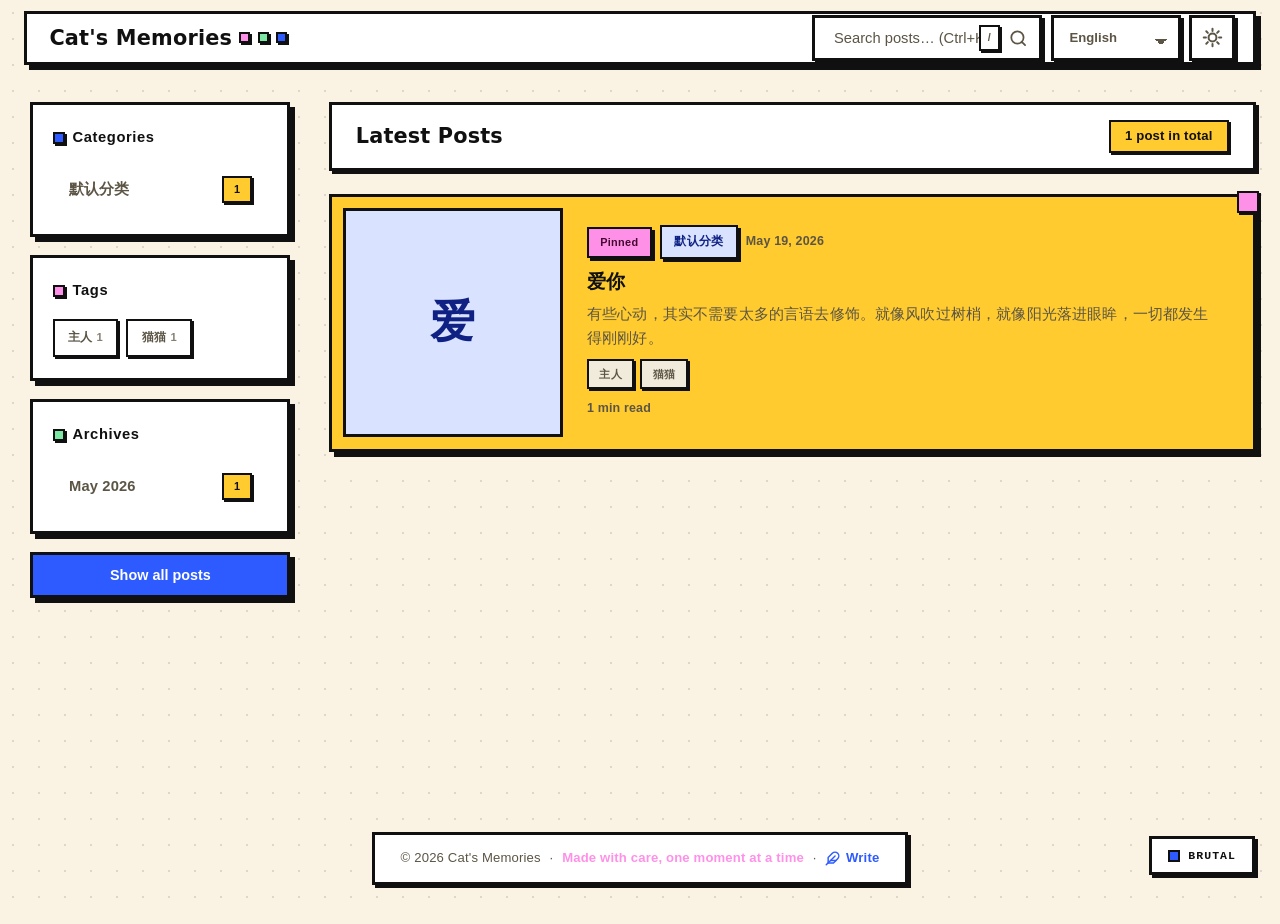
==== commit fb708fb3: "UI: 以补丁层方式全站切换 Neo-Brutalism 皮肤（旧黏土 UI 零删改保留） - 新增 assets/css/neo-brutalism.css 补丁样式：重定义 --clay-* 设计" ====
--- a/index.html
+++ b/index.html
@@ -6,7 +6,7 @@
     <!-- 站点名走语言包 site.blogName（缺失时回退 config.json 的 blogName） -->
     <title data-i18n="site.blogName">猫猫的回忆</title>
     <meta name="description" content="记录温暖时光的静态博客" data-i18n-attr="content:site.description">
-    <meta name="theme-color" content="#EDEBFA">
+    <meta name="theme-color" content="#FAF3E3">
     <script>
         // 防止主题闪烁（FOUC）：必须放在 <head> 内、首帧渲染前同步执行。
         // theme.js 在页面底部 defer 加载，若用户偏好暗色，等它执行时页面已经
@@ -25,12 +25,28 @@
             } catch (e) { /* 隐私模式等 localStorage 不可用时按默认亮色 */ }
         })();
     </script>
+    <script>
+        // Neo-Brutalism 皮肤补丁（assets/css/neo-brutalism.css）的防闪烁：
+        // 补丁默认启用，无需任何类；只有明确选择过「黏土风」旧皮肤的用户，
+        // 才要在首帧渲染前给 <html> 补上 ui-clay 类把补丁撕下来。
+        // 键名与 assets/js/ui/uipatch.js 的 STORAGE_KEY（blog-ui）保持一致。
+        (function () {
+            try {
+                if (localStorage.getItem('blog-ui') === 'clay') {
+                    document.documentElement.classList.add('ui-clay');
+                }
+            } catch (e) { /* localStorage 不可用时保持默认的 Neo-Brutalism */ }
+        })();
+    </script>
     <link rel="stylesheet" href="assets/css/tokens.css">
     <link rel="stylesheet" href="assets/css/base.css">
     <link rel="stylesheet" href="assets/css/layout.css">
     <link rel="stylesheet" href="assets/css/components.css">
     <link rel="stylesheet" href="assets/css/article.css">
     <link rel="stylesheet" href="assets/css/responsive.css">
+    <!-- ▼ Neo-Brutalism 皮肤补丁：必须加载在所有旧样式之后（整体覆盖外观，旧黏土样式原样保留） -->
+    <link rel="stylesheet" href="assets/css/neo-brutalism.css">
+    <!-- ▲ 想卸载补丁：删掉上面这一行即可，旧 UI 一行不用改 -->
 </head>
 <body>
     <!-- noscript 里的内容只有在"禁用 JS"时才会显示，而 i18n 本身要靠 JS 运行，
@@ -175,5 +191,7 @@
     <script src="assets/js/ui/search.js" defer></script>
     <!-- 入口 -->
     <script src="assets/js/main.js" defer></script>
+    <!-- Neo-Brutalism 补丁开关（悬浮按钮 + meta 地址栏颜色校准，功能零耦合，去掉也不影响博客） -->
+    <script src="assets/js/ui/uipatch.js" defer></script>
 </body>
 </html>
--- a/assets/css/neo-brutalism.css
+++ b/assets/css/neo-brutalism.css
@@ -0,0 +1,886 @@
+/* ================================================================
+   Neo-Brutalism 皮肤补丁 (neo-brutalism.css)
+   ----------------------------------------------------------------
+   补丁原则：**不修改、不删除任何旧样式文件**。
+   本文件加载在 tokens/base/layout/components/article/responsive
+   /editor 全部旧样式之后，用两层手段把全站从 Claymorphism
+   （黏土拟物）整体覆盖为 Neo-Brutalism（新粗野主义）：
+
+     1. 重新定义 --clay-* 设计令牌（颜色 / 圆角→0 / 黏土柔和阴影
+        →纯色硬投影 / 弹性过渡 → 干脆的快过渡）。旧规则引用令牌，
+        令牌一换，全站自动跟着换。
+     2. 令牌覆盖不到的地方（旧规则写死的 border: none、50% 圆角、
+        渐变底色……）用选择器补丁逐条覆盖。
+
+   Neo-Brutalism 三板斧：
+     · 粗黑描边（3px 实线，不透明、不柔和）
+     · 硬投影（Xpx Ypx 0 纯色、零模糊、零扩散）
+     · 直角（border-radius 全部归零）+ 高饱和撞色 + 按下位移
+
+   想卸载补丁：删掉 index.html / editor.html 里的这一行
+   <link rel="stylesheet" href="assets/css/neo-brutalism.css">
+   旧黏土 UI 原样复活，一行旧代码都不用改。
+
+   想临时回退：给 <html> 加 ui-clay 类（右下角悬浮按钮 /
+   localStorage 的 blog-ui=clay 也会加）。本文件所有覆盖规则
+   都用 html:not(.ui-clay) 门控，类一加，补丁整体失效。
+   ================================================================ */
+
+/* ----------------------------------------------------------------
+   0. 补丁私有令牌
+   --nb-ink 是粗野主义的「墨色」：描边、投影、强调字全用它。
+   默认 transparent —— 这样右下角的皮肤开关按钮在黏土模式下
+   不会突兀地长出黑边；补丁生效时由下面两块令牌改成实色。
+   ---------------------------------------------------------------- */
+:root {
+    --nb-ink: transparent;
+}
+
+/* ----------------------------------------------------------------
+   1. 令牌补丁 · 亮色（Neo-Brutalism Light）
+   奶油纸底 + 白卡片 + 墨黑描边 + 电光蓝/荧光粉/芥末黄撞色
+   ---------------------------------------------------------------- */
+html:not(.ui-clay) {
+    --nb-ink: #101010;
+
+    /* ----- 主色板：高饱和、敢撞色 ----- */
+    --clay-primary: #2D5BFF;            /* 电光蓝 */
+    --clay-primary-deep: #1E41CC;
+    --clay-on-primary: #FFFFFF;
+    --clay-primary-soft: #D9E2FF;       /* 蓝色贴纸 */
+    --clay-on-primary-soft: #0F2183;
+
+    --clay-secondary: #FF90E8;          /* 荧光粉 */
+    --clay-on-secondary: #43092F;
+    --clay-secondary-soft: #FFDEF8;
+    --clay-on-secondary-soft: #7A115F;
+
+    --clay-tertiary: #7CE8A4;           /* 薄荷绿 */
+    --clay-tertiary-soft: #D4F7E2;
+    --clay-on-tertiary-soft: #0A5C34;
+
+    --clay-warn: #FFCB2E;               /* 芥末黄：高亮专用 */
+    --clay-warn-soft: #FFE9A3;
+    --clay-on-warn-soft: #6B4A00;
+
+    --clay-error: #FF4D4D;
+    --clay-error-soft: #FFD9D9;
+    --clay-on-error-soft: #8F1616;
+
+    /* ----- 表面：纸感 ----- */
+    --clay-bg: #FAF3E3;                 /* 奶油纸底 */
+    --clay-bg-tint: none;               /* 撤掉三团柔光，换成点阵网格（见下） */
+    --clay-surface: #FFFFFF;
+    --clay-surface-2: #F1EBDC;
+    --clay-surface-3: #FFFFFF;
+    --clay-on-surface: #101010;
+    --clay-on-surface-dim: #5C5545;
+
+    --clay-shade: rgba(16, 16, 16, 0.2);
+    --clay-shade-strong: rgba(16, 16, 16, 0.32);
+    --clay-light: rgba(255, 255, 255, 0.9);
+
+    /* ----- 硬投影：零模糊、零扩散，偏移多少就是多少 ----- */
+    --clay-1: 3px 3px 0 var(--nb-ink);
+    --clay-2: 5px 5px 0 var(--nb-ink);
+    --clay-3: 8px 8px 0 var(--nb-ink);
+    --clay-4: 10px 10px 0 var(--nb-ink);
+    --clay-inset: inset 3px 3px 0 rgba(16, 16, 16, 0.08);
+    --clay-inset-deep: inset 4px 4px 0 rgba(16, 16, 16, 0.14);
+    --clay-color-raise: 5px 5px 0 var(--nb-ink);
+
+    /* ----- 形状：全部直角 ----- */
+    --clay-r-xs: 0;
+    --clay-r-sm: 0;
+    --clay-r-md: 0;
+    --clay-r-lg: 0;
+    --clay-r-xl: 0;
+    --clay-r-full: 0;
+
+    /* ----- 排版：粗黑无衬线 + 等宽字点缀 ----- */
+    --clay-font: 'Helvetica Neue', Helvetica, Arial, 'Segoe UI',
+                 'PingFang SC', 'HarmonyOS Sans SC', 'Microsoft YaHei',
+                 system-ui, sans-serif;
+    --clay-font-display: 'Archivo Black', 'Arial Black', 'Helvetica Neue',
+                 'PingFang SC', 'HarmonyOS Sans SC', 'Microsoft YaHei',
+                 system-ui, sans-serif;
+    --clay-font-mono: 'JetBrains Mono', 'Fira Code', ui-monospace,
+                 'SF Mono', 'Cascadia Code', Consolas, monospace;
+
+    /* ----- 过渡：快、脆、不回弹 ----- */
+    --clay-t-fast: 0.1s cubic-bezier(0.2, 0, 0, 1);
+    --clay-t: 0.14s cubic-bezier(0.2, 0, 0, 1);
+    --clay-t-slow: 0.2s cubic-bezier(0.2, 0, 0, 1);
+}
+
+/* ----------------------------------------------------------------
+   2. 令牌补丁 · 暗色（Neo-Brutalism Dark）
+   暗夜纸底 + 米白描边/投影（黑底上黑影子看不见，干脆反色成
+   「粉笔白」轮廓，荧光撞色不变，对比更凶）
+   ---------------------------------------------------------------- */
+html[data-theme="dark"]:not(.ui-clay) {
+    --nb-ink: #F2EFE9;
+
+    --clay-primary: #7790FF;
+    --clay-primary-deep: #93A7FF;
+    --clay-on-primary: #101010;
+    --clay-primary-soft: #323A66;
+    --clay-on-primary-soft: #C7D2FF;
+
+    --clay-secondary: #FF9DEE;
+    --clay-on-secondary: #43092F;
+    --clay-secondary-soft: #4D2340;
+    --clay-on-secondary-soft: #FFD3F4;
+
+    --clay-tertiary: #7CE8A4;
+    --clay-tertiary-soft: #1F4A33;
+    --clay-on-tertiary-soft: #B8F5CE;
+
+    --clay-warn: #FFCB2E;
+    --clay-warn-soft: #574408;
+    --clay-on-warn-soft: #FFE9A3;
+
+    --clay-error: #FF6B6B;
+    --clay-error-soft: #5C2320;
+    --clay-on-error-soft: #FFD1D1;
+
+    --clay-bg: #171512;
+    --clay-bg-tint: none;
+    --clay-surface: #23201B;
+    --clay-surface-2: #2C2822;
+    --clay-surface-3: #26231E;
+    --clay-on-surface: #F5F1E6;
+    --clay-on-surface-dim: #A79E8B;
+
+    --clay-shade: rgba(0, 0, 0, 0.5);
+    --clay-shade-strong: rgba(0, 0, 0, 0.65);
+    --clay-light: rgba(255, 255, 255, 0.06);
+
+    --clay-1: 3px 3px 0 rgba(242, 239, 233, 0.85);
+    --clay-2: 5px 5px 0 rgba(242, 239, 233, 0.85);
+    --clay-3: 8px 8px 0 rgba(242, 239, 233, 0.85);
+    --clay-4: 10px 10px 0 rgba(242, 239, 233, 0.85);
+    --clay-inset: inset 3px 3px 0 rgba(242, 239, 233, 0.06);
+    --clay-inset-deep: inset 4px 4px 0 rgba(242, 239, 233, 0.1);
+    --clay-color-raise: 5px 5px 0 rgba(242, 239, 233, 0.85);
+}
+
+/* 尊重「减少动态效果」：与旧 tokens.css 行为保持一致，
+   但要重新声明一遍（本文件的选择器优先级更高，不重声明会盖掉旧的） */
+@media (prefers-reduced-motion: reduce) {
+    html:not(.ui-clay) {
+        --clay-t-fast: 0.01ms linear;
+        --clay-t: 0.01ms linear;
+        --clay-t-slow: 0.01ms linear;
+    }
+}
+
+/* ================================================================
+   3. 基础层补丁
+   ================================================================ */
+
+/* 纸底 + 点阵网格：粗野主义站点的经典底纹 */
+html:not(.ui-clay) body {
+    background-image: radial-gradient(rgba(16, 16, 16, 0.12) 1.3px, transparent 1.3px);
+    background-size: 26px 26px;
+}
+html[data-theme="dark"]:not(.ui-clay) body {
+    background-image: radial-gradient(rgba(242, 239, 233, 0.1) 1.3px, transparent 1.3px);
+}
+
+/* 滚动条：一根带描边的实心方条 */
+html:not(.ui-clay) ::-webkit-scrollbar { width: 14px; height: 14px; }
+html:not(.ui-clay) ::-webkit-scrollbar-track { background: var(--clay-bg); }
+html:not(.ui-clay) ::-webkit-scrollbar-thumb {
+    background: var(--clay-primary);
+    border: 3px solid var(--clay-bg);
+    background-clip: padding-box;
+    border-radius: 0;
+}
+html:not(.ui-clay) ::-webkit-scrollbar-thumb:hover {
+    background: var(--clay-primary-deep);
+    background-clip: padding-box;
+}
+
+/* 选中文字 = 一块芥末黄荧光贴纸 */
+html:not(.ui-clay) ::selection {
+    background: var(--clay-warn);
+    color: #101010;
+}
+
+/* 聚焦环：黑框，直角 */
+html:not(.ui-clay) :focus-visible {
+    outline: 3px solid var(--nb-ink);
+    outline-offset: 2px;
+}
+
+/* 旧黏土工具类补上描边 */
+html:not(.ui-clay) .clay { border: 3px solid var(--nb-ink); }
+html:not(.ui-clay) .clay-inset { border: 2px solid var(--nb-ink); }
+
+/* 无脚本提示 */
+html:not(.ui-clay) .nojs-tip { border: 3px solid var(--nb-ink); }
+
+/* 页脚：一块方牌子 */
+html:not(.ui-clay) .site-footer .footer-line { border: 3px solid var(--nb-ink); }
+html:not(.ui-clay) .site-footer a:hover { text-decoration: underline; text-decoration-thickness: 2px; }
+
+/* ================================================================
+   4. 顶栏补丁
+   ================================================================ */
+
+/* 滚动时顶栏背后的渐隐毛玻璃 → 一整块纸 + 底部墨线 */
+html:not(.ui-clay) .site-header::before {
+    background: var(--clay-bg);
+    backdrop-filter: none;
+    -webkit-backdrop-filter: none;
+}
+html:not(.ui-clay) .site-header.scrolled::before {
+    box-shadow: 0 4px 0 var(--nb-ink);
+}
+
+html:not(.ui-clay) .header-inner { border: 3px solid var(--nb-ink); }
+
+/* 站名旁三颗黏土球 → 三枚彩色方片（保留呼吸动画） */
+html:not(.ui-clay) .blog-name .paw-dot {
+    border-radius: 0;
+    border: 2px solid var(--nb-ink);
+    box-shadow: 2px 2px 0 var(--nb-ink);
+}
+
+/* 搜索框：白底黑框，聚焦时投影加重 */
+html:not(.ui-clay) .search-input {
+    border: 3px solid var(--nb-ink);
+    background: var(--clay-surface);
+    box-shadow: 3px 3px 0 var(--nb-ink);
+}
+html:not(.ui-clay) .search-input:focus {
+    box-shadow: 5px 5px 0 var(--nb-ink);
+}
+html:not(.ui-clay) .search-clear {
+    border-radius: 0;
+    border: 2px solid var(--nb-ink);
+    background: var(--clay-surface-3);
+    box-shadow: 2px 2px 0 var(--nb-ink);
+}
+html:not(.ui-clay) .search-kbd {
+    border: 2px solid var(--nb-ink);
+    border-radius: 0;
+    box-shadow: 2px 2px 0 var(--nb-ink);
+    background: var(--clay-surface);
+}
+
+/* 圆形图标按钮 → 方钮 + 「按下去」交互 */
+html:not(.ui-clay) .m3-icon-btn,
+html:not(.ui-clay) .mobile-menu-btn,
+html:not(.ui-clay) .mobile-search-btn {
+    border: 3px solid var(--nb-ink);
+    border-radius: 0;
+}
+html:not(.ui-clay) .m3-icon-btn:hover,
+html:not(.ui-clay) .mobile-menu-btn:hover,
+html:not(.ui-clay) .mobile-search-btn:hover {
+    transform: translate(-2px, -2px);
+}
+html:not(.ui-clay) .m3-icon-btn:active,
+html:not(.ui-clay) .mobile-menu-btn:active,
+html:not(.ui-clay) .mobile-search-btn:active {
+    transform: translate(3px, 3px);
+    box-shadow: 0 0 0 var(--nb-ink);
+}
+
+/* 语言下拉 */
+html:not(.ui-clay) .lang-select {
+    border: 3px solid var(--nb-ink);
+    border-radius: 0;
+    background-color: var(--clay-surface);
+    box-shadow: 3px 3px 0 var(--nb-ink);
+}
+html:not(.ui-clay) .lang-select:hover,
+html:not(.ui-clay) .lang-select:focus-visible {
+    transform: translate(-2px, -2px);
+    box-shadow: 5px 5px 0 var(--nb-ink);
+    outline: none;
+}
+
+/* ================================================================
+   5. 侧边栏补丁
+   ================================================================ */
+html:not(.ui-clay) .sidebar-section { border: 3px solid var(--nb-ink); }
+
+/* 标题前的黏土点 → 墨边方片 */
+html:not(.ui-clay) .sidebar-section h3::before {
+    border-radius: 0;
+    border: 2px solid var(--nb-ink);
+    box-shadow: 2px 2px 0 var(--nb-ink);
+}
+
+/* 标签：贴纸 + 位移按压 */
+html:not(.ui-clay) .sidebar-tag {
+    border: 2px solid var(--nb-ink);
+    box-shadow: 2px 2px 0 var(--nb-ink);
+}
+html:not(.ui-clay) .sidebar-tag:hover {
+    transform: translate(-2px, -2px);
+    box-shadow: 4px 4px 0 var(--nb-ink);
+}
+html:not(.ui-clay) .sidebar-tag:active {
+    transform: translate(2px, 2px);
+    box-shadow: 0 0 0 var(--nb-ink);
+}
+
+/* 分类 / 归档列表项：平时只有底色，悬停 / 激活时长出墨框 */
+html:not(.ui-clay) .sidebar-cat-item,
+html:not(.ui-clay) .sidebar-archive-item {
+    border: 2px solid transparent;
+    border-radius: 0;
+}
+html:not(.ui-clay) .sidebar-cat-item:hover,
+html:not(.ui-clay) .sidebar-archive-item:hover {
+    border-color: var(--nb-ink);
+    background: var(--clay-surface);
+    box-shadow: 3px 3px 0 var(--nb-ink);
+    transform: translate(-1px, -1px);
+}
+html:not(.ui-clay) .sidebar-cat-item.active,
+html:not(.ui-clay) .sidebar-archive-item.active {
+    border-color: var(--nb-ink);
+    background: var(--clay-primary-soft);
+    box-shadow: 3px 3px 0 var(--nb-ink);
+}
+
+/* 计数徽章：芥末黄小方牌 */
+html:not(.ui-clay) .sidebar-cat-item .count,
+html:not(.ui-clay) .sidebar-archive-item .count {
+    border: 2px solid var(--nb-ink);
+    border-radius: 0;
+    background: var(--clay-warn);
+    color: #101010;
+    box-shadow: 2px 2px 0 var(--nb-ink);
+}
+
+/* 「显示全部文章」主按钮 */
+html:not(.ui-clay) .sidebar-reset { border: 3px solid var(--nb-ink); }
+html:not(.ui-clay) .sidebar-reset:hover { transform: translate(-2px, -2px); }
+html:not(.ui-clay) .sidebar-reset:active {
+    transform: translate(3px, 3px);
+    box-shadow: 0 0 0 var(--nb-ink);
+}
+
+/* ================================================================
+   6. 内容区 / 文章卡片 / 分页 / 空状态 / 骨架 / Toast
+   ================================================================ */
+html:not(.ui-clay) .content-header { border: 3px solid var(--nb-ink); }
+
+/* 结果计数：荧光黄方牌（文字永远用墨黑，黄底两套主题通用） */
+html:not(.ui-clay) .result-count {
+    border: 2px solid var(--nb-ink);
+    background: var(--clay-warn);
+    color: #101010;
+    box-shadow: 2px 2px 0 var(--nb-ink);
+}
+
+/* 文章卡片 */
+html:not(.ui-clay) .post-card { border: 3px solid var(--nb-ink); }
+html:not(.ui-clay) .post-card:hover { transform: translate(-3px, -3px); }
+html:not(.ui-clay) .post-card:active {
+    transform: translate(3px, 3px);
+    box-shadow: 2px 2px 0 var(--nb-ink);
+}
+
+/* 置顶文章：整张卡刷成荧光黄，右上角戳一枚粉色方钉 */
+html:not(.ui-clay) .post-card.sticky-post { background: var(--clay-warn); }
+html[data-theme="dark"]:not(.ui-clay) .post-card.sticky-post { background: var(--clay-warn-soft); }
+html:not(.ui-clay) .post-card.sticky-post::after {
+    border-radius: 0;
+    border: 2px solid var(--nb-ink);
+    box-shadow: 2px 2px 0 var(--nb-ink);
+}
+
+/* 封面 */
+html:not(.ui-clay) .card-cover { border: 3px solid var(--nb-ink); }
+html:not(.ui-clay) .card-cover img { border-radius: 0; }
+html:not(.ui-clay) .card-cover-placeholder {
+    background: var(--clay-primary-soft);
+    text-shadow: none;
+}
+
+/* 卡片上的小徽章 / 标签 */
+html:not(.ui-clay) .card-sticky-badge { border: 2px solid var(--nb-ink); }
+html:not(.ui-clay) .card-category { border: 2px solid var(--nb-ink); }
+html:not(.ui-clay) .card-tag {
+    border: 2px solid var(--nb-ink);
+    box-shadow: 2px 2px 0 var(--nb-ink);
+}
+html:not(.ui-clay) .card-tag.clickable:hover {
+    transform: translate(-1px, -1px);
+    box-shadow: 3px 3px 0 var(--nb-ink);
+}
+
+/* 搜索高亮：荧光黄记号笔 */
+html:not(.ui-clay) mark.search-hl {
+    background: var(--clay-warn);
+    color: #101010;
+    border: 2px solid var(--nb-ink);
+    border-radius: 0;
+    box-shadow: 2px 2px 0 var(--nb-ink);
+}
+
+/* 分页方钮 */
+html:not(.ui-clay) .page-btn { border: 3px solid var(--nb-ink); }
+html:not(.ui-clay) .page-btn:hover:not(:disabled) { transform: translate(-2px, -2px); }
+html:not(.ui-clay) .page-btn:active:not(:disabled) {
+    transform: translate(3px, 3px);
+    box-shadow: 0 0 0 var(--nb-ink);
+}
+html:not(.ui-clay) .page-btn.active { transform: none; }
+html:not(.ui-clay) .page-btn:disabled { box-shadow: none; }
+
+/* 空状态 */
+html:not(.ui-clay) .empty-state { border: 3px solid var(--nb-ink); }
+html:not(.ui-clay) .empty-state .empty-icon {
+    border-radius: 0;
+    border: 3px solid var(--nb-ink);
+    background: var(--clay-warn);
+    color: #101010;
+    box-shadow: 4px 4px 0 var(--nb-ink);
+}
+
+/* 骨架屏 */
+html:not(.ui-clay) .skeleton-card { border: 3px solid var(--nb-ink); }
+
+/* Toast：方牌 + 硬投影，弹入更快更脆 */
+html:not(.ui-clay) .toast {
+    border: 3px solid var(--nb-ink);
+    animation-duration: 0.18s;
+    animation-timing-function: cubic-bezier(0.2, 0, 0, 1);
+}
+html:not(.ui-clay) .toast.toast-out { animation-duration: 0.15s; }
+/* 给右下角的皮肤开关让位，Toast 整体抬高一点 */
+html:not(.ui-clay) .toast-container { bottom: 5.4rem; }
+
+/* 回到顶部：圆钮 → 方钮 */
+html:not(.ui-clay) .back-to-top {
+    border-radius: 0;
+    border: 3px solid var(--nb-ink);
+}
+html:not(.ui-clay) .back-to-top.visible { transform: translateY(0) scale(1); }
+html:not(.ui-clay) .back-to-top:hover {
+    transform: translate(-2px, -2px);
+    box-shadow: 7px 7px 0 var(--nb-ink);
+}
+html:not(.ui-clay) .back-to-top:active {
+    transform: translate(2px, 2px);
+    box-shadow: 0 0 0 var(--nb-ink);
+}
+
+/* 阅读进度条：黄蓝斜纹硬糖条 */
+html:not(.ui-clay) .reading-progress { height: 10px; }
+html:not(.ui-clay) .reading-progress-bar {
+    background: repeating-linear-gradient(-45deg,
+        var(--clay-warn) 0 12px,
+        var(--clay-primary) 12px 24px);
+    border-radius: 0;
+    box-shadow: 0 3px 0 var(--nb-ink);
+}
+
+/* ================================================================
+   7. 文章详情页补丁
+   ================================================================ */
+html:not(.ui-clay) .article-view {
+    border: 3px solid var(--nb-ink);
+    animation-duration: 0.22s;
+    animation-timing-function: cubic-bezier(0.2, 0, 0, 1);
+}
+html:not(.ui-clay) .article-back { border: 3px solid var(--nb-ink); }
+html:not(.ui-clay) .article-back:hover { transform: translate(-2px, -2px); }
+html:not(.ui-clay) .article-back:active {
+    transform: translate(2px, 2px);
+    box-shadow: 0 0 0 var(--nb-ink);
+}
+html:not(.ui-clay) .article-cover-full { border: 3px solid var(--nb-ink); }
+html:not(.ui-clay) .article-meta {
+    border: 3px solid var(--nb-ink);
+    box-shadow: var(--clay-1);
+}
+html:not(.ui-clay) .article-meta .meta-sep { border-radius: 0; }
+
+/* 标题下的黏土短棍 → 墨边色块 */
+html:not(.ui-clay) .article-content h1::after,
+html:not(.ui-clay) .article-content h2::after {
+    border-radius: 0;
+    box-shadow: 3px 3px 0 var(--nb-ink);
+}
+
+/* 行内链接：贴纸式，悬停反色 */
+html:not(.ui-clay) .article-content a {
+    border: 2px solid var(--nb-ink);
+    box-shadow: 2px 2px 0 var(--nb-ink);
+}
+html:not(.ui-clay) .article-content a:hover {
+    background: var(--clay-primary);
+    color: var(--clay-on-primary);
+    box-shadow: 2px 2px 0 var(--nb-ink);
+}
+
+/* 图片 / 嵌入媒体 */
+html:not(.ui-clay) .article-content img {
+    border: 3px solid var(--nb-ink);
+}
+html:not(.ui-clay) .article-content img:hover {
+    transform: translate(-2px, -2px);
+    box-shadow: 7px 7px 0 var(--nb-ink);
+}
+html:not(.ui-clay) .article-content iframe,
+html:not(.ui-clay) .article-content video,
+html:not(.ui-clay) .article-content embed,
+html:not(.ui-clay) .article-content object {
+    border: 3px solid var(--nb-ink);
+    box-shadow: var(--clay-1);
+}
+
+/* 引用块：墨框 + 粗色左肋，撤掉内部小圆棒 */
+html:not(.ui-clay) .article-content blockquote {
+    border: 3px solid var(--nb-ink);
+    border-left: 10px solid var(--clay-secondary);
+    box-shadow: var(--clay-1);
+}
+html:not(.ui-clay) .article-content blockquote::before { display: none; }
+
+/* 代码：行内小贴纸 / 代码块墨框 */
+html:not(.ui-clay) .article-content code {
+    border: 1.5px solid var(--nb-ink);
+    border-radius: 0;
+    box-shadow: none;
+}
+html:not(.ui-clay) .article-content pre {
+    border: 3px solid var(--nb-ink);
+    box-shadow: var(--clay-1);
+}
+html:not(.ui-clay) .copy-code-btn {
+    border: 2px solid var(--nb-ink);
+    background: var(--clay-surface);
+}
+
+/* 表格：实线网格 + 芥末黄表头 */
+html:not(.ui-clay) .article-content table {
+    border-collapse: collapse;
+    border-spacing: 0;
+    border: 3px solid var(--nb-ink);
+    box-shadow: var(--clay-2);
+    padding: 0;
+}
+html:not(.ui-clay) .article-content th,
+html:not(.ui-clay) .article-content td {
+    border: 2px solid var(--nb-ink);
+    border-radius: 0;
+}
+html:not(.ui-clay) .article-content th {
+    background: var(--clay-warn);
+    color: #101010;
+}
+
+/* 分割线：一块实心色条 */
+html:not(.ui-clay) .article-content hr {
+    background: var(--clay-primary);
+    height: 6px;
+    border-radius: 0;
+    box-shadow: 3px 3px 0 var(--nb-ink);
+}
+
+/* 图片加载失败的占位 */
+html:not(.ui-clay) .img-fallback { border: 3px solid var(--nb-ink); }
+
+/* 上一篇 / 下一篇 */
+html:not(.ui-clay) .article-nav-item { border: 3px solid var(--nb-ink); }
+html:not(.ui-clay) .article-nav-item:hover { transform: translate(-2px, -2px); }
+html:not(.ui-clay) .article-nav-item:active {
+    transform: translate(2px, 2px);
+    box-shadow: 0 0 0 var(--nb-ink);
+}
+
+/* 灯箱：压暗不打磨（撤掉毛玻璃），按钮全部方角化 */
+html:not(.ui-clay) .lightbox {
+    background: rgba(12, 10, 8, 0.9);
+    backdrop-filter: none;
+    -webkit-backdrop-filter: none;
+}
+html:not(.ui-clay) .lightbox-img {
+    border-radius: 0;
+    border: 3px solid #F2EFE9;
+    box-shadow: 14px 14px 0 rgba(0, 0, 0, 0.55);
+}
+html:not(.ui-clay) .lightbox button {
+    border-radius: 0;
+    border: 3px solid #F2EFE9;
+    background: #171512;
+    box-shadow: 4px 4px 0 rgba(0, 0, 0, 0.55);
+}
+html:not(.ui-clay) .lightbox-caption {
+    border-radius: 0;
+    border: 2px solid rgba(242, 239, 233, 0.7);
+    background: #171512;
+}
+
+/* ================================================================
+   8. 写作助手 (editor.html) 补丁
+   ================================================================ */
+html:not(.ui-clay) .editor-header-inner { border: 3px solid var(--nb-ink); }
+html:not(.ui-clay) .editor-brand > .icon {
+    border-radius: 0;
+    border: 2px solid var(--nb-ink);
+    box-shadow: 2px 2px 0 var(--nb-ink);
+}
+html:not(.ui-clay) .editor-brand .badge {
+    border: 2px solid var(--nb-ink);
+    background: var(--clay-warn);
+    color: #101010;
+    box-shadow: 2px 2px 0 var(--nb-ink);
+}
+html:not(.ui-clay) .editor-back-link { border: 3px solid var(--nb-ink); }
+html:not(.ui-clay) .editor-back-link:hover { transform: translate(-2px, -2px); }
+html:not(.ui-clay) .editor-back-link:active {
+    transform: translate(2px, 2px);
+    box-shadow: 0 0 0 var(--nb-ink);
+}
+
+/* 面板 */
+html:not(.ui-clay) .editor-panel { border: 3px solid var(--nb-ink); }
+html:not(.ui-clay) .panel-title > .icon {
+    border-radius: 0;
+    border: 2px solid var(--nb-ink);
+    box-shadow: 2px 2px 0 var(--nb-ink);
+}
+
+/* 表单：白底墨框输入槽 */
+html:not(.ui-clay) .form-input,
+html:not(.ui-clay) .form-textarea {
+    border: 3px solid var(--nb-ink);
+    background: var(--clay-surface);
+    box-shadow: 3px 3px 0 var(--nb-ink);
+}
+html:not(.ui-clay) .form-input:focus,
+html:not(.ui-clay) .form-textarea:focus {
+    box-shadow: 5px 5px 0 var(--nb-ink);
+    outline: none;
+}
+html:not(.ui-clay) .form-check {
+    border: 2px solid var(--nb-ink);
+    box-shadow: none;
+}
+
+/* Markdown 工具栏 */
+html:not(.ui-clay) .md-toolbar {
+    border: 3px solid var(--nb-ink);
+    box-shadow: none;
+}
+html:not(.ui-clay) .md-btn {
+    border: 2px solid var(--nb-ink);
+    box-shadow: 2px 2px 0 var(--nb-ink);
+}
+html:not(.ui-clay) .md-btn:hover { transform: translate(-1px, -1px); }
+html:not(.ui-clay) .md-btn:active {
+    transform: translate(2px, 2px);
+    box-shadow: 0 0 0 var(--nb-ink);
+}
+
+/* 按钮区 */
+html:not(.ui-clay) .btn { border: 3px solid var(--nb-ink); }
+html:not(.ui-clay) .btn:hover { transform: translate(-2px, -2px); }
+html:not(.ui-clay) .btn:active {
+    transform: translate(3px, 3px);
+    box-shadow: 0 0 0 var(--nb-ink);
+}
+html:not(.ui-clay) .btn-primary {
+    background: var(--clay-primary);
+    color: var(--clay-on-primary);
+}
+html:not(.ui-clay) .btn-primary:hover { filter: none; }
+html:not(.ui-clay) .btn-tertiary {
+    color: #10453A;
+    box-shadow: var(--clay-color-raise);
+}
+html:not(.ui-clay) .btn-danger-ghost { border: 3px solid var(--nb-ink); }
+html:not(.ui-clay) .btn[disabled] { box-shadow: none; }
+
+/* 导入 / 警示条 */
+html:not(.ui-clay) .import-note {
+    border: 2px solid var(--nb-ink);
+    box-shadow: none;
+}
+html:not(.ui-clay) .warn-banner {
+    border: 3px solid var(--nb-ink);
+    box-shadow: var(--clay-1);
+}
+
+/* 预览面板 */
+html:not(.ui-clay) .preview-cover { border: 3px solid var(--nb-ink); }
+html:not(.ui-clay) .preview-content::before {
+    background: var(--nb-ink);
+    height: 6px;
+    border-radius: 0;
+    box-shadow: none;
+}
+html:not(.ui-clay) .preview-content img {
+    border: 3px solid var(--nb-ink);
+    box-shadow: var(--clay-1);
+}
+html:not(.ui-clay) .preview-content iframe,
+html:not(.ui-clay) .preview-content video {
+    border: 3px solid var(--nb-ink);
+    box-shadow: none;
+}
+html:not(.ui-clay) .preview-content blockquote {
+    border: 3px solid var(--nb-ink);
+    border-left: 8px solid var(--clay-secondary);
+    box-shadow: none;
+}
+html:not(.ui-clay) .preview-content code {
+    border: 1.5px solid var(--nb-ink);
+    border-radius: 0;
+    box-shadow: none;
+}
+html:not(.ui-clay) .preview-content pre {
+    border: 3px solid var(--nb-ink);
+    box-shadow: none;
+}
+html:not(.ui-clay) .preview-content table {
+    border-collapse: collapse;
+    border-spacing: 0;
+    border: 3px solid var(--nb-ink);
+    padding: 0;
+}
+html:not(.ui-clay) .preview-content th,
+html:not(.ui-clay) .preview-content td { border: 2px solid var(--nb-ink); }
+html:not(.ui-clay) .preview-content th {
+    background: var(--clay-warn);
+    color: #101010;
+}
+html:not(.ui-clay) .preview-empty {
+    border: 3px solid var(--nb-ink);
+    box-shadow: none;
+}
+
+/* 帮助折叠面板 */
+html:not(.ui-clay) .help-details {
+    border: 2px solid var(--nb-ink);
+    box-shadow: none;
+}
+html:not(.ui-clay) .help-details summary::before {
+    border-radius: 0;
+    border: 2px solid var(--nb-ink);
+    box-shadow: 2px 2px 0 var(--nb-ink);
+}
+html:not(.ui-clay) .help-tip {
+    border: 2px solid var(--nb-ink);
+    box-shadow: none;
+}
+html:not(.ui-clay) .help-body code,
+html:not(.ui-clay) .help-table code {
+    border: 1.5px solid var(--nb-ink);
+    border-radius: 0;
+    box-shadow: none;
+}
+html:not(.ui-clay) .help-table {
+    border-collapse: collapse;
+    border-spacing: 0;
+}
+html:not(.ui-clay) .help-table th,
+html:not(.ui-clay) .help-table td {
+    border: 2px solid var(--nb-ink);
+    border-radius: 0;
+}
+html:not(.ui-clay) .help-table th {
+    background: var(--clay-warn);
+    color: #101010;
+}
+
+/* ================================================================
+   9. 响应式 & RTL（仅补丁态需要额外处理的）
+   ================================================================ */
+@media (max-width: 768px) {
+    /* 移动端抽屉侧栏：加一条墨色右缘 */
+    html:not(.ui-clay) .sidebar { border-right: 3px solid var(--nb-ink); }
+    html:not(.ui-clay)[dir="rtl"] .sidebar {
+        border-right: none;
+        border-left: 3px solid var(--nb-ink);
+    }
+    /* 顶部滑出的搜索条 */
+    html:not(.ui-clay) .search-wrap.mobile-visible { border: 3px solid var(--nb-ink); }
+    /* 遮罩撤掉毛玻璃 */
+    html:not(.ui-clay) .sidebar-overlay {
+        background: rgba(12, 10, 8, 0.55);
+        backdrop-filter: none;
+        -webkit-backdrop-filter: none;
+    }
+    html:not(.ui-clay) .toast-container { bottom: 5rem; }
+}
+
+/* RTL 下 Toast 与皮肤开关同侧，抬高避让 */
+html:not(.ui-clay)[dir="rtl"] .toast-container { bottom: 5.4rem; }
+@media (max-width: 768px) {
+    html:not(.ui-clay)[dir="rtl"] .toast-container { bottom: 5rem; }
+}
+
+/* ================================================================
+   10. 皮肤开关（uipatch.js 动态注入）
+   ----------------------------------------------------------------
+   这段**故意不做 ui-clay 门控**：黏土模式下按钮也要能显示
+   （否则切回去就找不到入口了）。它全部走 --clay-* 令牌，所以
+   黏土模式下自动变成一颗圆角黏土钮，补丁模式下是墨边方钮，
+   两边都不违和。--nb-ink 默认 transparent，黏土模式下不露边。
+   ================================================================ */
+.ui-style-switch {
+    position: fixed;
+    bottom: 1.6rem;
+    right: 1.6rem;
+    /* 高于页面内容、低于灯箱(10000)/Toast(10100)，全屏看图时不抢戏 */
+    z-index: 9500;
+    display: inline-flex;
+    align-items: center;
+    gap: 0.5rem;
+    padding: 0.62rem 1rem;
+    font-family: var(--clay-font-mono);
+    font-size: 0.72rem;
+    font-weight: 800;
+    letter-spacing: 0.09em;
+    color: var(--clay-on-surface);
+    background: var(--clay-surface-3);
+    border: 3px solid var(--nb-ink);
+    border-radius: var(--clay-r-full);
+    box-shadow: var(--clay-1);
+    cursor: pointer;
+    user-select: none;
+    transition: transform var(--clay-t-fast), box-shadow var(--clay-t-fast), color var(--clay-t-fast);
+}
+.ui-style-switch:hover {
+    color: var(--clay-primary);
+    transform: translateY(-2px);
+    box-shadow: var(--clay-2);
+}
+.ui-style-switch:active {
+    transform: translateY(1px);
+    box-shadow: var(--clay-inset);
+}
+.ui-style-switch:focus-visible {
+    outline: 3px solid var(--clay-primary);
+    outline-offset: 2px;
+}
+.ui-style-swatch {
+    width: 12px;
+    height: 12px;
+    flex: none;
+    background: var(--clay-primary);
+    border: 2px solid var(--nb-ink);
+    border-radius: var(--clay-r-xs);
+}
+.ui-style-swatch.clay-mode { background: var(--clay-secondary); }
+
+[dir="rtl"] .ui-style-switch { right: auto; left: 1.6rem; }
+@media (max-width: 768px) {
+    .ui-style-switch { bottom: 1rem; right: 1rem; }
+    [dir="rtl"] .ui-style-switch { right: auto; left: 1rem; }
+}
+@media print {
+    .ui-style-switch { display: none !important; }
+}
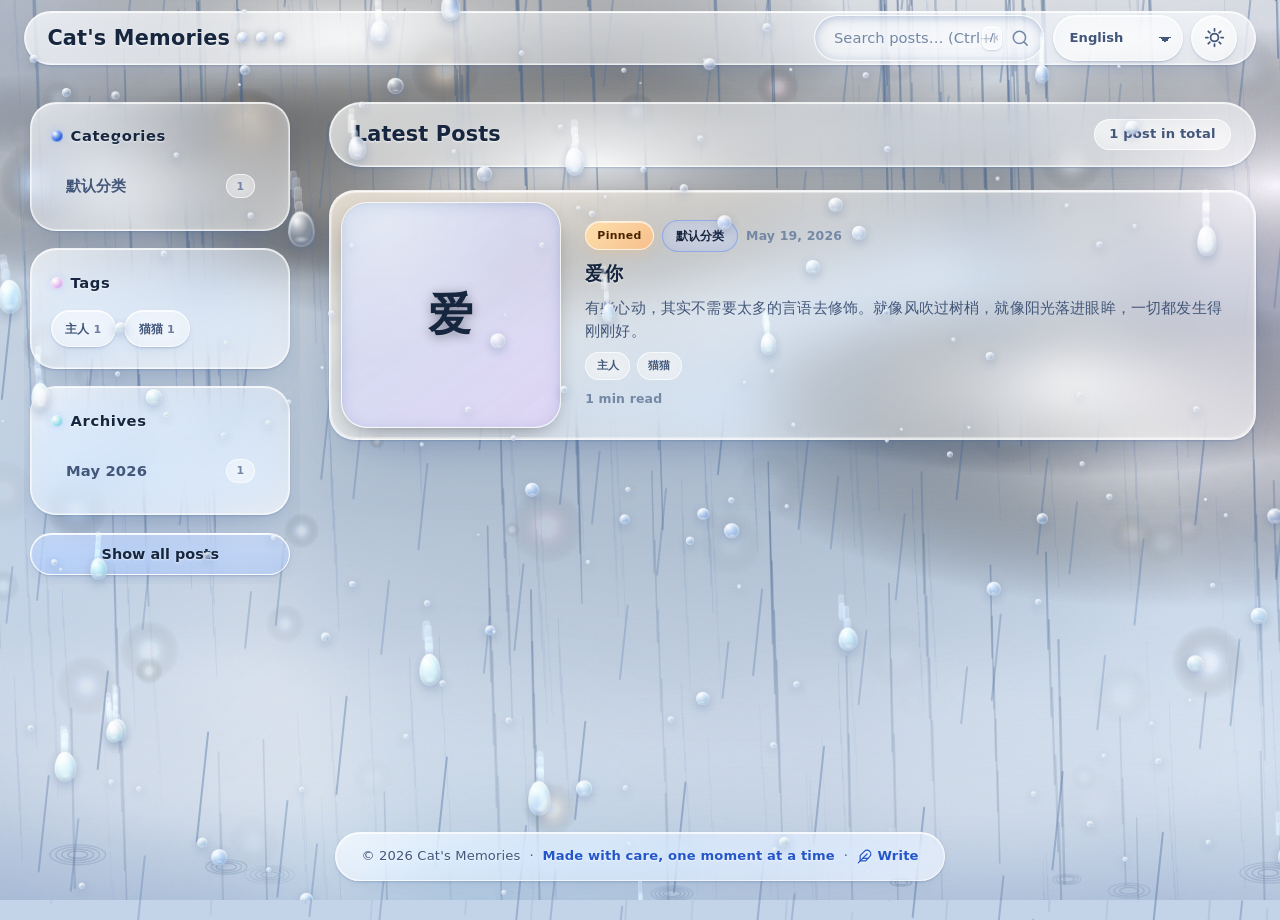
==== commit 5f663329: "雨夜毛玻璃主题：真玻璃拟态 + 三层雨幕 + 冷凝水珠滑落 - 新增 assets/css/glass-rain.css：GPU 实时 backdrop-filter 真折射玻璃，   镜面高光/虹膜" ====
--- a/index.html
+++ b/index.html
@@ -6,7 +6,7 @@
     <!-- 站点名走语言包 site.blogName（缺失时回退 config.json 的 blogName） -->
     <title data-i18n="site.blogName">猫猫的回忆</title>
     <meta name="description" content="记录温暖时光的静态博客" data-i18n-attr="content:site.description">
-    <meta name="theme-color" content="#FAF3E3">
+    <meta name="theme-color" content="#c3d3e8">
     <script>
         // 防止主题闪烁（FOUC）：必须放在 <head> 内、首帧渲染前同步执行。
         // theme.js 在页面底部 defer 加载，若用户偏好暗色，等它执行时页面已经
@@ -20,22 +20,21 @@
                 if (dark) {
                     document.documentElement.setAttribute('data-theme', 'dark');
                     var meta = document.querySelector('meta[name="theme-color"]');
-                    if (meta) meta.setAttribute('content', '#201C2E'); // 与 theme.js 的暗色同步
+                    if (meta) meta.setAttribute('content', '#05080f'); // 与 theme.js 的暗色同步
                 }
             } catch (e) { /* 隐私模式等 localStorage 不可用时按默认亮色 */ }
         })();
     </script>
     <script>
-        // Neo-Brutalism 皮肤补丁（assets/css/neo-brutalism.css）的防闪烁：
-        // 补丁默认启用，无需任何类；只有明确选择过「黏土风」旧皮肤的用户，
-        // 才要在首帧渲染前给 <html> 补上 ui-clay 类把补丁撕下来。
-        // 键名与 assets/js/ui/uipatch.js 的 STORAGE_KEY（blog-ui）保持一致。
+        // 雨效防闪烁：雨默认开启；只有明确关过雨的用户（blog-rain=off），
+        // 才在首帧前给 <html> 补 rain-off 类，避免先下一帧雨再停。
+        // 键名与 assets/js/ui/rain.js 的 STORAGE_KEY（blog-rain）保持一致。
         (function () {
             try {
-                if (localStorage.getItem('blog-ui') === 'clay') {
-                    document.documentElement.classList.add('ui-clay');
+                if (localStorage.getItem('blog-rain') === 'off') {
+                    document.documentElement.classList.add('rain-off');
                 }
-            } catch (e) { /* localStorage 不可用时保持默认的 Neo-Brutalism */ }
+            } catch (e) { /* localStorage 不可用时保持默认下雨 */ }
         })();
     </script>
     <link rel="stylesheet" href="assets/css/tokens.css">
@@ -44,11 +43,11 @@
     <link rel="stylesheet" href="assets/css/components.css">
     <link rel="stylesheet" href="assets/css/article.css">
     <link rel="stylesheet" href="assets/css/responsive.css">
-    <!-- ▼ Neo-Brutalism 皮肤补丁：必须加载在所有旧样式之后（整体覆盖外观，旧黏土样式原样保留） -->
-    <link rel="stylesheet" href="assets/css/neo-brutalism.css">
-    <!-- ▲ 想卸载补丁：删掉上面这一行即可，旧 UI 一行不用改 -->
+    <!-- ▼ 雨夜毛玻璃主题：必须加载在所有旧样式之后（整体覆盖外观，旧样式原样保留） -->
+    <link rel="stylesheet" href="assets/css/glass-rain.css">
+    <!-- ▲ 想回旧 UI：把上面这一行换回 neo-brutalism.css 并恢复 body 的 class 即可 -->
 </head>
-<body>
+<body class="glass-theme">
     <!-- noscript 里的内容只有在"禁用 JS"时才会显示，而 i18n 本身要靠 JS 运行，
          所以这句话无法走语言包，这里直接中英双语写死；
          图标也直接内联（JS 关掉时 icons.js 不会执行，不能用 data-icon 占位符） -->
@@ -189,9 +188,10 @@
     <script src="assets/js/ui/postlist.js" defer></script>
     <script src="assets/js/ui/article.js" defer></script>
     <script src="assets/js/ui/search.js" defer></script>
+    <!-- 雨夜玻璃主题：天气引擎（雨幕 + 水珠）与玻璃交互（光斑 + 倾斜 + 显现） -->
+    <script src="assets/js/ui/rain.js" defer></script>
+    <script src="assets/js/ui/glass.js" defer></script>
     <!-- 入口 -->
     <script src="assets/js/main.js" defer></script>
-    <!-- Neo-Brutalism 补丁开关（悬浮按钮 + meta 地址栏颜色校准，功能零耦合，去掉也不影响博客） -->
-    <script src="assets/js/ui/uipatch.js" defer></script>
 </body>
 </html>
--- a/assets/css/glass-rain.css
+++ b/assets/css/glass-rain.css
@@ -0,0 +1,2100 @@
+/* ==========================================================================
+   雨夜毛玻璃主题 (Rain Glass Theme) — 真·玻璃拟态
+   --------------------------------------------------------------------------
+   设计目标（不考虑性能，只考虑好看）：
+     1. 真实折射：所有玻璃全部走 GPU 实时 backdrop-filter（blur/saturate/
+        brightness），不是半透明纯色贴片；前景水珠同样用 backdrop-filter
+        对页面内容做实时透镜折射。
+     2. 默认 GPU 加速：动画元素全部 translateZ(0) + will-change，雨幕用
+        Canvas + DPR 渲染，多层叠加。
+     3. 三层雨：CSS 远/近雨线打底 + Canvas 雨幕（远雨/近雨/涟漪/水花）+
+        屏幕玻璃上的冷凝水珠滑落。
+     4. 玻璃很透：表面 alpha 压到 0.06~0.34，靠 18~30px 真模糊 + 镜面高光
+        + 虹膜边缘保证可读性。
+     5. 亮 / 暗双适配：亮色 = 雾雨白昼；暗色 = 雨夜霓虹。
+
+   加载顺序：本文件必须在 tokens/base/layout/components/article/
+   responsive/editor 之后加载（直接覆盖旧外观，旧文件一行不用改）。
+   ========================================================================== */
+
+/* ==========================================================================
+   0. 雨夜毛玻璃核心设计规范 (Glassmorphism Core Theme)
+   ========================================================================== */
+
+:root {
+  color-scheme: dark;
+  --bg: #0a1120;
+  --bg-image:
+    linear-gradient(180deg, rgba(148, 178, 222, .14) 0%, rgba(56, 78, 118, .1) 46%, rgba(8, 13, 26, .36) 100%),
+    radial-gradient(130% 100% at 50% 0%, rgba(6, 10, 22, 0) 42%, rgba(3, 7, 16, .52) 100%);
+  --bg-size: 100% 100%, 100% 100%;
+
+  /* 表面层级（极透，靠真模糊成像） */
+  --surface: rgba(196, 217, 246, .1);
+  --surface-2: rgba(196, 217, 246, .07);
+  --surface-3: rgba(196, 217, 246, .05);
+  --surface-glass: rgba(196, 217, 246, .12);
+
+  /* 边框与光影切面 */
+  --border: rgba(255, 255, 255, .24);
+  --border-strong: rgba(255, 255, 255, .44);
+  --border-w: 1px;
+
+  /* 文字系统与刻蚀投影 */
+  --text: #f0f5ff;
+  --text-muted: #ccd8ec;
+  --text-soft: #9cadca;
+  --text-emboss: 0 1px 2px rgba(2, 8, 20, .62);
+
+  /* 主色调与高亮 */
+  --accent: #cfe0fa;
+  --accent-hover: #e4efff;
+  --accent-contrast: #0a1322;
+  --accent-soft: rgba(207, 224, 250, .16);
+  --accent-ring: rgba(207, 224, 250, .38);
+  --accent-ink: #9db9e8;
+  --danger: #ff9db0;
+  --danger-soft: rgba(255, 120, 140, .16);
+  --ok: #8fe6c8;
+  --ok-soft: rgba(110, 230, 190, .14);
+  --warn-ink: #ffd9a0;
+  --warn-soft: rgba(255, 200, 120, .16);
+
+  /* 圆角几何 */
+  --radius: 26px;
+  --radius-sm: 18px;
+  --radius-xs: 12px;
+
+  /* 复合光学材质与镜面高光 (Core Optical Shaders) */
+  --glass-spec: linear-gradient(
+    155deg,
+    rgba(255, 255, 255, .13) 0%,
+    rgba(255, 255, 255, .045) 22%,
+    rgba(255, 255, 255, .015) 50%,
+    rgba(255, 255, 255, .05) 80%,
+    rgba(255, 255, 255, .09) 100%
+  );
+  --glass-sheen: linear-gradient(
+    112deg,
+    transparent 38%,
+    rgba(255, 255, 255, .13) 46%,
+    rgba(240, 248, 255, .2) 50%,
+    transparent 60%
+  );
+  --glass-iris: linear-gradient(
+    180deg,
+    rgba(255, 255, 255, .42),
+    rgba(255, 255, 255, .1) 30%,
+    rgba(255, 255, 255, .05) 56%,
+    rgba(255, 255, 255, .18) 84%,
+    rgba(255, 255, 255, .36)
+  );
+  --glass-ring-mask: linear-gradient(#000 0 0) content-box, linear-gradient(#000 0 0);
+
+  /* 浮动与立体切面阴影（6 层内叠） */
+  --glass-float: 0 1px 2px rgba(1, 5, 14, .55), 0 12px 28px -14px rgba(1, 5, 14, .65), 0 32px 72px -32px rgba(1, 5, 14, .75);
+  --glass-float-sm: 0 1px 2px rgba(1, 5, 14, .5), 0 6px 16px -9px rgba(1, 5, 14, .6);
+  --glass-float-hover: 0 2px 3px rgba(1, 5, 14, .55), 0 16px 34px -16px rgba(1, 5, 14, .7), 0 38px 80px -32px rgba(1, 5, 14, .8);
+  --glass-inner-light: inset 0 1px 0 rgba(255, 255, 255, .3);
+  --glass-inner-bounce: inset 0 -1px 0 rgba(255, 255, 255, .09);
+  --glass-edge-cool: inset 1px 0 0 rgba(255, 255, 255, .1);
+  --glass-edge-warm: inset -1px 0 0 rgba(255, 255, 255, .1);
+  --glass-inner-glow: inset 0 0 28px -16px rgba(255, 255, 255, .26);
+
+  --shadow: var(--glass-float), var(--glass-inner-light), var(--glass-inner-bounce), var(--glass-edge-cool), var(--glass-edge-warm), var(--glass-inner-glow);
+  --shadow-sm: var(--glass-float-sm), var(--glass-inner-light), var(--glass-edge-cool);
+  --shadow-hover: var(--glass-float-hover), var(--glass-inner-light), var(--glass-inner-bounce), var(--glass-edge-cool), var(--glass-edge-warm), var(--glass-inner-glow);
+
+  /* 滤镜强度（真模糊，GPU 实时计算） */
+  --card-blur: saturate(125%) brightness(1.03) blur(18px);
+  --header-blur: saturate(130%) brightness(1.02) blur(24px);
+  --lens-blur: saturate(140%) brightness(1.1) blur(30px);
+  --lens-blur-soft: saturate(135%) brightness(1.05) blur(14px);
+
+  --ease: cubic-bezier(.4, 0, .2, 1);
+  --ease-spring: cubic-bezier(.34, 1.45, .64, 1);
+  --dur: .3s;
+}
+
+/* ==========================================================================
+   0.5 雾雨白昼（亮色模式）— 同一套光学，只是换了天气
+   ========================================================================== */
+
+html[data-theme="light"] {
+  color-scheme: light;
+  --bg: #c3d3e8;
+  --bg-image:
+    linear-gradient(180deg, rgba(255, 255, 255, .55) 0%, rgba(214, 228, 245, .28) 38%, rgba(140, 165, 200, .34) 100%),
+    radial-gradient(120% 90% at 50% -10%, rgba(255, 255, 255, .6) 0%, rgba(255, 255, 255, 0) 55%),
+    radial-gradient(130% 100% at 50% 110%, rgba(90, 120, 165, .35) 0%, rgba(90, 120, 165, 0) 60%);
+
+  --surface: rgba(255, 255, 255, .32);
+  --surface-2: rgba(255, 255, 255, .24);
+  --surface-3: rgba(255, 255, 255, .18);
+  --surface-glass: rgba(255, 255, 255, .36);
+
+  --border: rgba(255, 255, 255, .7);
+  --border-strong: rgba(255, 255, 255, .95);
+
+  --text: #17263f;
+  --text-muted: #43577a;
+  --text-soft: #7488a6;
+  --text-emboss: 0 1px 2px rgba(255, 255, 255, .65);
+
+  --accent: #1f5eff;
+  --accent-hover: #3b78ff;
+  --accent-contrast: #ffffff;
+  --accent-soft: rgba(47, 107, 255, .13);
+  --accent-ring: rgba(47, 107, 255, .32);
+  --accent-ink: #2456c8;
+  --danger: #d63a5c;
+  --danger-soft: rgba(214, 58, 92, .12);
+  --ok: #0d8a63;
+  --ok-soft: rgba(20, 160, 115, .13);
+  --warn-ink: #9a5b00;
+  --warn-soft: rgba(200, 130, 20, .16);
+
+  --glass-spec: linear-gradient(
+    155deg,
+    rgba(255, 255, 255, .5) 0%,
+    rgba(255, 255, 255, .18) 24%,
+    rgba(255, 255, 255, .06) 50%,
+    rgba(255, 255, 255, .16) 80%,
+    rgba(255, 255, 255, .34) 100%
+  );
+  --glass-sheen: linear-gradient(
+    112deg,
+    transparent 38%,
+    rgba(255, 255, 255, .5) 46%,
+    rgba(255, 255, 255, .75) 50%,
+    transparent 60%
+  );
+  --glass-iris: linear-gradient(
+    180deg,
+    rgba(255, 255, 255, .9),
+    rgba(255, 255, 255, .35) 30%,
+    rgba(255, 255, 255, .18) 56%,
+    rgba(255, 255, 255, .45) 84%,
+    rgba(255, 255, 255, .8)
+  );
+
+  --glass-float: 0 1px 2px rgba(70, 100, 150, .28), 0 12px 28px -14px rgba(70, 100, 150, .35), 0 32px 72px -32px rgba(70, 100, 150, .4);
+  --glass-float-sm: 0 1px 2px rgba(70, 100, 150, .25), 0 6px 16px -9px rgba(70, 100, 150, .3);
+  --glass-float-hover: 0 2px 3px rgba(70, 100, 150, .3), 0 16px 34px -16px rgba(70, 100, 150, .4), 0 38px 80px -32px rgba(70, 100, 150, .45);
+  --glass-inner-light: inset 0 1px 0 rgba(255, 255, 255, .75);
+  --glass-inner-bounce: inset 0 -1px 0 rgba(255, 255, 255, .35);
+  --glass-edge-cool: inset 1px 0 0 rgba(255, 255, 255, .4);
+  --glass-edge-warm: inset -1px 0 0 rgba(255, 255, 255, .4);
+  --glass-inner-glow: inset 0 0 28px -16px rgba(255, 255, 255, .6);
+
+  --card-blur: saturate(160%) brightness(1.06) blur(20px);
+  --header-blur: saturate(165%) brightness(1.05) blur(26px);
+  --lens-blur: saturate(175%) brightness(1.08) blur(32px);
+  --lens-blur-soft: saturate(160%) brightness(1.04) blur(14px);
+}
+
+/* ==========================================================================
+   深色模式覆盖规范 (Dark Mode Glass)
+   ========================================================================== */
+
+html[data-theme="dark"] {
+  color-scheme: dark;
+  --bg: #05080f;
+  --bg-image:
+    linear-gradient(180deg, rgba(3, 6, 14, .3) 0%, rgba(2, 5, 12, .34) 46%, rgba(1, 3, 9, .62) 100%),
+    radial-gradient(130% 100% at 50% 0%, rgba(0, 2, 8, .1) 40%, rgba(0, 2, 8, .68) 100%);
+  --surface: rgba(7, 11, 22, .3);
+  --surface-2: rgba(7, 11, 22, .24);
+  --surface-3: rgba(7, 11, 22, .18);
+  --surface-glass: rgba(7, 11, 22, .34);
+  --border: rgba(255, 255, 255, .15);
+  --border-strong: rgba(255, 255, 255, .3);
+  --text: #e9f0fc;
+  --text-muted: #bdcadf;
+  --text-soft: #8b9cb9;
+  --text-emboss: 0 1px 2px rgba(0, 3, 10, .7);
+  --accent: #bcd2f2;
+  --accent-hover: #d6e6ff;
+  --accent-contrast: #081120;
+  --accent-soft: rgba(188, 210, 242, .14);
+  --accent-ring: rgba(188, 210, 242, .34);
+  --accent-ink: #a9c4ef;
+  --danger: #ff8fa3;
+  --danger-soft: rgba(255, 110, 130, .15);
+  --ok: #7fe7c0;
+  --ok-soft: rgba(110, 230, 190, .13);
+  --warn-ink: #ffd9a0;
+  --warn-soft: rgba(255, 200, 120, .14);
+
+  --glass-spec: linear-gradient(
+    155deg,
+    rgba(255, 255, 255, .1) 0%,
+    rgba(255, 255, 255, .035) 22%,
+    rgba(255, 255, 255, .01) 50%,
+    rgba(255, 255, 255, .04) 80%,
+    rgba(255, 255, 255, .07) 100%
+  );
+  --glass-sheen: linear-gradient(
+    112deg,
+    transparent 38%,
+    rgba(255, 255, 255, .1) 46%,
+    rgba(235, 245, 255, .16) 50%,
+    transparent 60%
+  );
+  --glass-iris: linear-gradient(
+    180deg,
+    rgba(255, 255, 255, .3),
+    rgba(255, 255, 255, .08) 30%,
+    rgba(255, 255, 255, .04) 56%,
+    rgba(255, 255, 255, .13) 84%,
+    rgba(255, 255, 255, .26)
+  );
+
+  --glass-float: 0 1px 2px rgba(0, 0, 0, .6), 0 12px 30px -14px rgba(0, 0, 0, .75), 0 34px 76px -32px rgba(0, 0, 0, .85);
+  --glass-float-sm: 0 1px 2px rgba(0, 0, 0, .55), 0 6px 18px -10px rgba(0, 0, 0, .7);
+  --glass-float-hover: 0 2px 3px rgba(0, 0, 0, .6), 0 16px 36px -16px rgba(0, 0, 0, .8), 0 40px 84px -32px rgba(0, 0, 0, .9);
+  --glass-inner-light: inset 0 1px 0 rgba(255, 255, 255, .2);
+  --glass-inner-bounce: inset 0 -1px 0 rgba(255, 255, 255, .07);
+  --glass-edge-cool: inset 1px 0 0 rgba(255, 255, 255, .08);
+  --glass-edge-warm: inset -1px 0 0 rgba(255, 255, 255, .08);
+  --glass-inner-glow: inset 0 0 30px -18px rgba(255, 255, 255, .18);
+
+  --header-blur: saturate(120%) brightness(.92) blur(26px);
+  --card-blur: saturate(115%) brightness(.98) blur(20px);
+  --lens-blur: saturate(130%) brightness(1.06) blur(30px);
+  --lens-blur-soft: saturate(125%) brightness(1) blur(14px);
+}
+
+/* ==========================================================================
+   1. 旧令牌重映射：让所有引用 --clay-* 的旧规则自动变成玻璃
+   ========================================================================== */
+
+body.glass-theme {
+  --clay-bg: var(--bg);
+  --clay-bg-tint: none;
+  --clay-surface: var(--surface-glass);
+  --clay-surface-2: var(--surface-2);
+  --clay-surface-3: var(--surface);
+  --clay-on-surface: var(--text);
+  --clay-on-surface-dim: var(--text-muted);
+
+  --clay-primary: var(--accent);
+  --clay-primary-deep: var(--accent-hover);
+  --clay-on-primary: var(--accent-contrast);
+  --clay-primary-soft: var(--accent-soft);
+  --clay-on-primary-soft: var(--text);
+
+  --clay-secondary: var(--accent-hover);
+  --clay-on-secondary: var(--accent-contrast);
+  --clay-secondary-soft: var(--accent-soft);
+  --clay-on-secondary-soft: var(--text);
+
+  --clay-tertiary: var(--ok);
+  --clay-tertiary-soft: var(--ok-soft);
+  --clay-on-tertiary-soft: var(--text);
+
+  --clay-warn: var(--warn-ink);
+  --clay-warn-soft: var(--warn-soft);
+  --clay-on-warn-soft: var(--text);
+
+  --clay-error: var(--danger);
+  --clay-error-soft: var(--danger-soft);
+  --clay-on-error-soft: var(--text);
+
+  --clay-shade: rgba(2, 6, 16, .5);
+  --clay-shade-strong: rgba(1, 4, 12, .7);
+  --clay-light: rgba(255, 255, 255, .25);
+
+  --clay-1: var(--shadow-sm);
+  --clay-2: var(--shadow);
+  --clay-3: var(--shadow-hover);
+  --clay-4: var(--shadow-hover);
+  --clay-inset: inset 0 1px 2px rgba(2, 8, 20, .25), inset 0 -1px 0 rgba(255, 255, 255, .12);
+  --clay-inset-deep: inset 0 2px 8px rgba(2, 8, 20, .4), inset 0 -1px 0 rgba(255, 255, 255, .1);
+  --clay-color-raise: var(--shadow-sm);
+
+  --clay-r-xs: var(--radius-xs);
+  --clay-r-sm: var(--radius-sm);
+  --clay-r-md: var(--radius-sm);
+  --clay-r-lg: var(--radius);
+  --clay-r-xl: var(--radius);
+  --clay-r-full: 999px;
+
+  --clay-t-fast: .18s var(--ease);
+  --clay-t: var(--dur) var(--ease);
+  --clay-t-slow: .45s var(--ease);
+}
+
+html[data-theme="light"] body.glass-theme {
+  --clay-shade: rgba(70, 100, 150, .3);
+  --clay-shade-strong: rgba(60, 90, 140, .42);
+  --clay-light: rgba(255, 255, 255, .8);
+  --clay-inset: inset 0 1px 2px rgba(70, 100, 150, .22), inset 0 -1px 0 rgba(255, 255, 255, .5);
+  --clay-inset-deep: inset 0 2px 8px rgba(70, 100, 150, .3), inset 0 -1px 0 rgba(255, 255, 255, .45);
+}
+
+/* ==========================================================================
+   2. 背景与雨滴动态特效 (Rain Canvas Layer)
+   ========================================================================== */
+
+body.glass-theme {
+  margin: 0;
+  min-height: 100vh;
+  min-height: 100dvh;
+  color: var(--text);
+  background-color: var(--bg);
+  background-image: var(--bg-image);
+  background-attachment: fixed;
+  background-size: 100% 100%;
+  background-position: center;
+  text-shadow: var(--text-emboss);
+  overflow-x: hidden;
+}
+
+/* 内容层浮在雨幕之上 */
+body.glass-theme .site-header,
+body.glass-theme .main-container,
+body.glass-theme .site-footer,
+body.glass-theme .editor-header,
+body.glass-theme .editor-main {
+  position: relative;
+  z-index: 2;
+}
+
+/* 远景细雨（CSS 打底，Canvas 雨幕在其之上叠加） */
+body.glass-theme::before {
+  content: "";
+  position: fixed;
+  inset: -16% -10%;
+  z-index: 0;
+  pointer-events: none;
+  transform: rotate(4deg) translateZ(0);
+  background-image: url("data:image/svg+xml,%3Csvg xmlns='http://www.w3.org/2000/svg' width='160' height='300'%3E%3Cg stroke='%23d6e6ff' stroke-linecap='round' fill='none'%3E%3Cline x1='14' y1='18' x2='14' y2='76' stroke-opacity='.2'/%3E%3Cline x1='52' y1='140' x2='52' y2='188' stroke-opacity='.14'/%3E%3Cline x1='88' y1='52' x2='88' y2='126' stroke-opacity='.22'/%3E%3Cline x1='126' y1='204' x2='126' y2='258' stroke-opacity='.16'/%3E%3Cline x1='36' y1='232' x2='36' y2='276' stroke-opacity='.12'/%3E%3Cline x1='146' y1='108' x2='146' y2='170' stroke-opacity='.18'/%3E%3Cline x1='70' y1='256' x2='70' y2='296' stroke-opacity='.14'/%3E%3Cline x1='108' y1='6' x2='108' y2='64' stroke-opacity='.18'/%3E%3C/g%3E%3C/svg%3E");
+  background-repeat: repeat;
+  background-size: 160px 300px;
+  animation: glass-rain-far 2.6s linear infinite;
+  will-change: background-position;
+}
+
+/* 近景粗雨 */
+body.glass-theme::after {
+  content: "";
+  position: fixed;
+  inset: -16% -10%;
+  z-index: 0;
+  pointer-events: none;
+  transform: rotate(6deg) translateZ(0);
+  background-image: url("data:image/svg+xml,%3Csvg xmlns='http://www.w3.org/2000/svg' width='240' height='420'%3E%3Cg stroke='%23e8f2ff' stroke-linecap='round' fill='none' stroke-width='1.8'%3E%3Cline x1='22' y1='30' x2='22' y2='128' stroke-opacity='.34'/%3E%3Cline x1='78' y1='210' x2='78' y2='296' stroke-opacity='.24'/%3E%3Cline x1='128' y1='80' x2='128' y2='190' stroke-opacity='.38'/%3E%3Cline x1='184' y1='300' x2='184' y2='386' stroke-opacity='.26'/%3E%3Cline x1='52' y1='330' x2='52' y2='404' stroke-opacity='.2'/%3E%3Cline x1='214' y1='140' x2='214' y2='236' stroke-opacity='.3'/%3E%3Cline x1='156' y1='356' x2='156' y2='412' stroke-opacity='.22'/%3E%3Cline x1='8' y1='180' x2='8' y2='252' stroke-opacity='.24'/%3E%3C/g%3E%3C/svg%3E");
+  background-repeat: repeat;
+  background-size: 240px 420px;
+  animation: glass-rain-near 1.15s linear infinite;
+  will-change: background-position;
+}
+
+/* 亮色下雨线加深，否则在雾白天空里看不见 */
+html[data-theme="light"] body.glass-theme::before {
+  background-image: url("data:image/svg+xml,%3Csvg xmlns='http://www.w3.org/2000/svg' width='160' height='300'%3E%3Cg stroke='%235a7bb0' stroke-linecap='round' fill='none'%3E%3Cline x1='14' y1='18' x2='14' y2='76' stroke-opacity='.28'/%3E%3Cline x1='52' y1='140' x2='52' y2='188' stroke-opacity='.2'/%3E%3Cline x1='88' y1='52' x2='88' y2='126' stroke-opacity='.3'/%3E%3Cline x1='126' y1='204' x2='126' y2='258' stroke-opacity='.22'/%3E%3Cline x1='36' y1='232' x2='36' y2='276' stroke-opacity='.18'/%3E%3Cline x1='146' y1='108' x2='146' y2='170' stroke-opacity='.24'/%3E%3Cline x1='70' y1='256' x2='70' y2='296' stroke-opacity='.2'/%3E%3Cline x1='108' y1='6' x2='108' y2='64' stroke-opacity='.24'/%3E%3C/g%3E%3C/svg%3E");
+}
+html[data-theme="light"] body.glass-theme::after {
+  background-image: url("data:image/svg+xml,%3Csvg xmlns='http://www.w3.org/2000/svg' width='240' height='420'%3E%3Cg stroke='%2346699c' stroke-linecap='round' fill='none' stroke-width='1.8'%3E%3Cline x1='22' y1='30' x2='22' y2='128' stroke-opacity='.4'/%3E%3Cline x1='78' y1='210' x2='78' y2='296' stroke-opacity='.3'/%3E%3Cline x1='128' y1='80' x2='128' y2='190' stroke-opacity='.44'/%3E%3Cline x1='184' y1='300' x2='184' y2='386' stroke-opacity='.32'/%3E%3Cline x1='52' y1='330' x2='52' y2='404' stroke-opacity='.26'/%3E%3Cline x1='214' y1='140' x2='214' y2='236' stroke-opacity='.36'/%3E%3Cline x1='156' y1='356' x2='156' y2='412' stroke-opacity='.28'/%3E%3Cline x1='8' y1='180' x2='8' y2='252' stroke-opacity='.3'/%3E%3C/g%3E%3C/svg%3E");
+}
+
+@keyframes glass-rain-far {
+  0% { background-position: 0 0; }
+  100% { background-position: 0 300px; }
+}
+
+@keyframes glass-rain-near {
+  0% { background-position: 0 0; }
+  100% { background-position: 0 420px; }
+}
+
+/* ==========================================================================
+   3. 通用玻璃组件库 (Glass Component Utility)
+   ========================================================================== */
+
+/* 1. 主大卡片容器 (Main Glass Card) */
+.glass-card {
+  position: relative;
+  display: flex;
+  flex-direction: column;
+  background: var(--glass-spec), var(--surface);
+  -webkit-backdrop-filter: var(--card-blur);
+  backdrop-filter: var(--card-blur);
+  border: var(--border-w) solid var(--border);
+  border-radius: var(--radius);
+  box-shadow: var(--shadow);
+  padding: 18px 20px;
+  overflow: hidden;
+  transform: translateZ(0);
+  transition: transform var(--dur) var(--ease), border-color var(--dur) var(--ease), box-shadow var(--dur) var(--ease);
+}
+
+/* 边缘虹膜反光切面 */
+.glass-card::before {
+  content: "";
+  position: absolute;
+  inset: 0;
+  border-radius: inherit;
+  padding: 2.5px;
+  pointer-events: none;
+  background: var(--glass-iris);
+  opacity: .5;
+  -webkit-backdrop-filter: var(--lens-blur);
+  backdrop-filter: var(--lens-blur);
+  -webkit-mask: var(--glass-ring-mask);
+  -webkit-mask-composite: xor;
+  mask: var(--glass-ring-mask);
+  mask-composite: exclude;
+}
+
+/* 鼠标悬浮滑光动效 */
+.glass-card::after {
+  content: "";
+  position: absolute;
+  inset: -30%;
+  border-radius: inherit;
+  pointer-events: none;
+  background: var(--glass-sheen);
+  opacity: 0;
+  transform: translate(-22%);
+  transition: opacity .45s var(--ease), transform .8s var(--ease);
+}
+
+.glass-card:hover {
+  transform: translateY(-3px) translateZ(0);
+  border-color: rgba(255, 255, 255, .42);
+  box-shadow: var(--glass-float-hover), var(--glass-inner-light), var(--glass-inner-bounce), var(--glass-edge-cool), var(--glass-edge-warm), inset 0 0 26px -14px rgba(255, 255, 255, .5);
+}
+
+.glass-card:hover::after {
+  opacity: .85;
+  transform: translate(14%);
+}
+
+/* 2. 嵌套子卡片 / 列表行 (Nested Item Card) */
+.glass-item {
+  position: relative;
+  display: flex;
+  align-items: center;
+  gap: 10px;
+  padding: 10px 14px 10px 18px;
+  border-radius: var(--radius-xs);
+  background: linear-gradient(180deg, rgba(255, 255, 255, .12), rgba(255, 255, 255, .04) 42%, rgba(255, 255, 255, .02));
+  -webkit-backdrop-filter: var(--card-blur);
+  backdrop-filter: var(--card-blur);
+  border: 1px solid var(--border);
+  box-shadow: inset 0 1px rgba(255, 255, 255, .28), inset 0 -1px rgba(255, 255, 255, .06), 0 6px 16px -12px rgba(0, 3, 10, .85);
+  color: var(--text);
+  overflow: hidden;
+  transform: translateZ(0);
+  transition: transform .22s var(--ease), border-color .22s var(--ease), box-shadow .22s var(--ease);
+}
+
+/* 左侧光条点缀 */
+.glass-item::before {
+  content: "";
+  position: absolute;
+  left: 5px;
+  top: 7px;
+  bottom: 7px;
+  width: 3px;
+  border-radius: 999px;
+  pointer-events: none;
+  background: linear-gradient(180deg, rgba(255, 255, 255, .85), rgba(255, 255, 255, .3));
+  box-shadow: 0 0 10px -2px rgba(214, 232, 255, .5), inset 0 0 2px #fff;
+}
+
+.glass-item:hover {
+  transform: translateY(-2px) translateZ(0);
+  border-color: rgba(255, 255, 255, .35);
+  box-shadow: inset 0 1px rgba(255, 255, 255, .38), 0 12px 26px -14px rgba(0, 3, 10, .9), inset 0 0 18px -10px rgba(255, 255, 255, .3);
+}
+
+/* 3. 悬浮磨砂顶栏 / 导航栏 (Sticky Glass Bar) */
+.glass-bar {
+  position: sticky;
+  top: 0;
+  z-index: 30;
+  background: linear-gradient(180deg, rgba(196, 217, 246, .13) 0%, rgba(196, 217, 246, .05) 100%);
+  -webkit-backdrop-filter: var(--header-blur);
+  backdrop-filter: var(--header-blur);
+  border-bottom: 1px solid var(--border);
+  box-shadow: 0 1px rgba(255, 255, 255, .16), 0 -1px rgba(255, 255, 255, .06) inset, 0 12px 34px -22px rgba(0, 4, 14, .8);
+  transform: translateZ(0);
+}
+
+/* 4. 拟物玻璃按钮 (Glass Interactive Button) */
+.glass-btn {
+  display: inline-flex;
+  align-items: center;
+  justify-content: center;
+  gap: 8px;
+  padding: 8px 18px;
+  font-size: 13.5px;
+  font-weight: 600;
+  color: var(--accent);
+  background: linear-gradient(180deg, rgba(255, 255, 255, .16), rgba(255, 255, 255, .05));
+  border: 1px solid var(--border);
+  border-radius: 999px;
+  cursor: pointer;
+  -webkit-backdrop-filter: var(--lens-blur-soft);
+  backdrop-filter: var(--lens-blur-soft);
+  box-shadow: var(--glass-float-sm), inset 0 1px rgba(255, 255, 255, .35), inset 0 -1px rgba(255, 255, 255, .08);
+  transform: translateZ(0);
+  transition: transform .2s var(--ease), border-color .2s var(--ease), background-color .28s var(--ease), box-shadow .28s var(--ease);
+}
+
+.glass-btn:hover {
+  color: var(--accent-hover);
+  background: linear-gradient(180deg, rgba(255, 255, 255, .26), rgba(255, 255, 255, .1));
+  border-color: var(--border-strong);
+  transform: translateY(-1px) translateZ(0);
+  box-shadow: var(--glass-float-hover), inset 0 1px rgba(255, 255, 255, .45), inset 0 0 16px -6px rgba(255, 255, 255, .4);
+}
+
+.glass-btn:active {
+  transform: translateY(0) translateZ(0);
+  box-shadow: inset 0 2px 6px -2px rgba(0, 3, 10, .5), inset 0 1px rgba(255, 255, 255, .25);
+}
+
+/* 5. 模态弹窗 / 浮层 (Glass Modal Container) */
+.glass-modal {
+  position: relative;
+  background: var(--glass-spec), rgba(7, 11, 22, .45);
+  -webkit-backdrop-filter: var(--lens-blur);
+  backdrop-filter: var(--lens-blur);
+  border: var(--border-w) solid var(--border);
+  border-radius: var(--radius);
+  box-shadow: 0 40px 100px -34px rgba(0, 2, 10, .8), var(--shadow);
+  padding: 22px 24px;
+  transform: translateZ(0);
+}
+
+html[data-theme="light"] .glass-modal {
+  background: var(--glass-spec), rgba(255, 255, 255, .55);
+  box-shadow: 0 40px 100px -34px rgba(70, 100, 150, .45), var(--shadow);
+}
+
+/* 顶沿极细亮光高光切线 */
+.glass-modal::before {
+  content: "";
+  position: absolute;
+  left: 12%;
+  right: 12%;
+  top: 0;
+  height: 1px;
+  pointer-events: none;
+  background: linear-gradient(90deg, transparent, rgba(255, 255, 255, .95) 50%, transparent);
+}
+
+/* 6. 高亮徽章 / 胶囊标签 (Pill Badge) */
+.glass-badge {
+  display: inline-flex;
+  align-items: center;
+  font-size: 11px;
+  font-weight: 700;
+  letter-spacing: .04em;
+  padding: 3px 10px;
+  border-radius: 999px;
+  background: linear-gradient(135deg, rgba(232, 242, 255, .92), rgba(188, 212, 246, .8));
+  color: #081120;
+  box-shadow: inset 0 1px rgba(255, 255, 255, .7), 0 3px 12px -3px rgba(160, 195, 240, .45);
+}
+
+/* ==========================================================================
+   4. 基础层：滚动条 / 选中 / 聚焦 / 图标 / 页脚
+   ========================================================================== */
+
+body.glass-theme ::-webkit-scrollbar { width: 12px; height: 12px; }
+body.glass-theme ::-webkit-scrollbar-track { background: transparent; }
+body.glass-theme ::-webkit-scrollbar-thumb {
+  background: linear-gradient(180deg, rgba(255, 255, 255, .45), rgba(255, 255, 255, .22));
+  border: 3px solid transparent;
+  background-clip: content-box;
+  border-radius: 999px;
+}
+html[data-theme="light"] body.glass-theme ::-webkit-scrollbar-thumb {
+  background: linear-gradient(180deg, rgba(70, 110, 170, .55), rgba(70, 110, 170, .3));
+  border: 3px solid transparent;
+  background-clip: content-box;
+}
+body.glass-theme ::-webkit-scrollbar-thumb:hover {
+  background: linear-gradient(180deg, rgba(255, 255, 255, .65), rgba(255, 255, 255, .35));
+  background-clip: content-box;
+  border: 3px solid transparent;
+}
+
+body.glass-theme ::selection {
+  background: var(--accent-ring);
+  color: var(--text);
+  text-shadow: none;
+}
+
+body.glass-theme :focus-visible {
+  outline: 2px solid var(--accent-ring);
+  outline-offset: 3px;
+  border-radius: var(--radius-xs);
+}
+
+body.glass-theme .icon,
+body.glass-theme svg[data-icon] {
+  stroke-width: 2;
+  filter: drop-shadow(0 1px 2px rgba(2, 8, 20, .4));
+}
+html[data-theme="light"] body.glass-theme .icon,
+html[data-theme="light"] body.glass-theme svg[data-icon] {
+  filter: drop-shadow(0 1px 1px rgba(255, 255, 255, .6));
+}
+
+/* 页脚：一枚悬浮的玻璃胶囊 */
+body.glass-theme .site-footer .footer-line {
+  background: var(--glass-spec), var(--surface);
+  -webkit-backdrop-filter: var(--card-blur);
+  backdrop-filter: var(--card-blur);
+  border: 1px solid var(--border);
+  box-shadow: var(--shadow-sm);
+  color: var(--text-muted);
+  transform: translateZ(0);
+}
+body.glass-theme .site-footer a { color: var(--accent-ink); text-shadow: none; }
+body.glass-theme .site-footer [data-i18n="site.slogan"] {
+  color: var(--accent-ink);
+  font-weight: 700;
+}
+
+body.glass-theme .nojs-tip {
+  background: var(--glass-spec), var(--surface);
+  -webkit-backdrop-filter: var(--card-blur);
+  backdrop-filter: var(--card-blur);
+  border: 1px solid var(--border);
+  box-shadow: var(--shadow);
+  color: var(--text-muted);
+}
+
+/* ==========================================================================
+   5. 顶栏：悬浮的玻璃胶囊 + 雨滴开关
+   ========================================================================== */
+
+body.glass-theme .site-header { background: transparent; }
+body.glass-theme .site-header::before {
+  background: linear-gradient(180deg, var(--bg) 0%, transparent 100%);
+  -webkit-backdrop-filter: blur(6px);
+  backdrop-filter: blur(6px);
+}
+body.glass-theme .header-inner {
+  background: var(--glass-spec), var(--surface-glass);
+  -webkit-backdrop-filter: var(--header-blur);
+  backdrop-filter: var(--header-blur);
+  border: 1px solid var(--border);
+  box-shadow: var(--shadow);
+  transform: translateZ(0);
+  overflow: visible;
+}
+/* 胶囊顶沿高光切线 */
+body.glass-theme .header-inner::after {
+  content: "";
+  position: absolute;
+  left: 8%;
+  right: 8%;
+  top: 0;
+  height: 1px;
+  border-radius: 999px;
+  background: linear-gradient(90deg, transparent, rgba(255, 255, 255, .8) 50%, transparent);
+  pointer-events: none;
+}
+body.glass-theme .header-inner { position: relative; }
+body.glass-theme .site-header.scrolled .header-inner { box-shadow: var(--shadow-hover); }
+
+body.glass-theme .blog-name { color: var(--text); text-shadow: var(--text-emboss); }
+body.glass-theme .blog-name:hover { color: var(--accent-hover); }
+
+/* 三颗呼吸小球 → 三颗玻璃雨珠 */
+body.glass-theme .blog-name .paw-dot {
+  background:
+    radial-gradient(circle at 32% 30%, rgba(255, 255, 255, .95) 0%, rgba(255, 255, 255, .3) 32%, transparent 55%),
+    radial-gradient(circle at 50% 55%, rgba(160, 200, 255, .5), rgba(120, 160, 230, .15) 70%);
+  -webkit-backdrop-filter: blur(1px);
+  backdrop-filter: blur(1px);
+  box-shadow: inset 1px 1px 2px rgba(255, 255, 255, .7),
+    inset -1px -2px 3px rgba(20, 40, 90, .25),
+    0 2px 8px rgba(10, 25, 60, .35),
+    inset 0 0 0 1px rgba(255, 255, 255, .4);
+  animation-name: glassDropPulse;
+}
+@keyframes glassDropPulse {
+  0%, 100% { transform: translateY(0) scale(.88); }
+  50% { transform: translateY(-4px) scale(1.1); }
+}
+
+/* 搜索框：凹进玻璃的透镜槽 */
+body.glass-theme .search-input {
+  background: var(--surface-2);
+  -webkit-backdrop-filter: var(--lens-blur-soft);
+  backdrop-filter: var(--lens-blur-soft);
+  border: 1px solid var(--border);
+  box-shadow: var(--clay-inset-deep), inset 0 0 18px -8px rgba(160, 200, 255, .35);
+  color: var(--text);
+  text-shadow: none;
+}
+body.glass-theme .search-input::placeholder { color: var(--text-soft); }
+body.glass-theme .search-input:focus {
+  border-color: var(--border-strong);
+  box-shadow: var(--clay-inset-deep), 0 0 0 3px var(--accent-soft), 0 0 24px -6px var(--accent-ring);
+}
+body.glass-theme .search-icon { color: var(--text-soft); }
+body.glass-theme .search-input:focus ~ .search-icon { color: var(--accent-ink); }
+body.glass-theme .search-clear {
+  background: var(--surface);
+  -webkit-backdrop-filter: var(--lens-blur-soft);
+  backdrop-filter: var(--lens-blur-soft);
+  border: 1px solid var(--border);
+  box-shadow: var(--shadow-sm);
+  color: var(--text-muted);
+}
+body.glass-theme .search-kbd {
+  background: var(--surface);
+  -webkit-backdrop-filter: var(--lens-blur-soft);
+  backdrop-filter: var(--lens-blur-soft);
+  border: 1px solid var(--border);
+  box-shadow: var(--shadow-sm);
+  color: var(--text-soft);
+}
+
+/* 圆形玻璃图标按钮 */
+body.glass-theme .m3-icon-btn,
+body.glass-theme .mobile-menu-btn,
+body.glass-theme .mobile-search-btn {
+  background: linear-gradient(180deg, rgba(255, 255, 255, .16), rgba(255, 255, 255, .05)), var(--surface);
+  -webkit-backdrop-filter: var(--lens-blur-soft);
+  backdrop-filter: var(--lens-blur-soft);
+  border: 1px solid var(--border);
+  box-shadow: var(--shadow-sm);
+  color: var(--text-muted);
+  transform: translateZ(0);
+}
+body.glass-theme .m3-icon-btn:hover,
+body.glass-theme .mobile-menu-btn:hover,
+body.glass-theme .mobile-search-btn:hover {
+  color: var(--accent-hover);
+  border-color: var(--border-strong);
+  transform: translateY(-2px) translateZ(0);
+  box-shadow: var(--shadow-hover), inset 0 0 16px -6px rgba(255, 255, 255, .4);
+}
+body.glass-theme .m3-icon-btn:active,
+body.glass-theme .mobile-menu-btn:active,
+body.glass-theme .mobile-search-btn:active {
+  transform: translateY(1px) translateZ(0);
+  box-shadow: inset 0 2px 6px -2px rgba(0, 3, 10, .5);
+}
+
+/* 雨效开关：开启时泛着水蓝呼吸光 */
+body.glass-theme .rain-toggle { position: relative; overflow: visible; }
+body.glass-theme .rain-toggle.is-on {
+  color: var(--accent-hover);
+  border-color: var(--border-strong);
+  box-shadow: var(--shadow-sm), 0 0 18px -4px var(--accent-ring), inset 0 0 14px -6px var(--accent-ring);
+}
+body.glass-theme .m3-icon-btn.rain-toggle.is-on::after {
+  content: "";
+  position: absolute;
+  inset: -5px;
+  border-radius: 50%;
+  border: 1px solid var(--accent-ring);
+  animation: rainToggleRipple 2.4s ease-out infinite;
+  pointer-events: none;
+}
+@keyframes rainToggleRipple {
+  0% { transform: scale(.8); opacity: 0; }
+  30% { opacity: .8; }
+  100% { transform: scale(1.25); opacity: 0; }
+}
+body.glass-theme .rain-toggle.is-off { color: var(--text-soft); opacity: .65; }
+body.glass-theme .rain-toggle.is-off::before {
+  content: "";
+  position: absolute;
+  left: 50%;
+  top: 12%;
+  bottom: 12%;
+  width: 2px;
+  border-radius: 2px;
+  background: currentColor;
+  transform: translateX(-50%) rotate(45deg);
+  opacity: .9;
+  pointer-events: none;
+}
+
+body.glass-theme .mobile-menu-btn span { background: var(--text-muted); }
+
+/* 语言下拉：玻璃胶囊 */
+body.glass-theme .lang-select {
+  background-color: var(--surface);
+  -webkit-backdrop-filter: var(--lens-blur-soft);
+  backdrop-filter: var(--lens-blur-soft);
+  border: 1px solid var(--border);
+  box-shadow: var(--shadow-sm);
+  color: var(--text-muted);
+  text-shadow: none;
+}
+body.glass-theme .lang-select:hover,
+body.glass-theme .lang-select:focus-visible {
+  color: var(--accent-hover);
+  border-color: var(--border-strong);
+  box-shadow: var(--shadow-hover);
+}
+body.glass-theme .lang-select option { background: var(--bg); color: var(--text); }
+
+/* ==========================================================================
+   6. 侧边栏：玻璃面板 + 透镜列表项
+   ========================================================================== */
+
+body.glass-theme .sidebar-section {
+  background: var(--glass-spec), var(--surface);
+  -webkit-backdrop-filter: var(--card-blur);
+  backdrop-filter: var(--card-blur);
+  border: 1px solid var(--border);
+  box-shadow: var(--shadow);
+  transform: translateZ(0);
+  overflow: hidden;
+}
+body.glass-theme .sidebar-section:hover { box-shadow: var(--shadow-hover); border-color: var(--border-strong); }
+body.glass-theme .sidebar-section h3 { color: var(--text); text-shadow: var(--text-emboss); }
+body.glass-theme .sidebar-section h3::before {
+  background:
+    radial-gradient(circle at 32% 30%, #fff 0%, rgba(255, 255, 255, .35) 35%, transparent 60%),
+    linear-gradient(135deg, var(--accent-hover), var(--accent-ink));
+  box-shadow: 0 0 10px -2px var(--accent-ring), inset 0 0 0 1px rgba(255, 255, 255, .4);
+}
+body.glass-theme .sidebar-section:nth-of-type(2) h3::before {
+  background:
+    radial-gradient(circle at 32% 30%, #fff 0%, rgba(255, 255, 255, .35) 35%, transparent 60%),
+    linear-gradient(135deg, #ffd9e8, #c99df0);
+}
+body.glass-theme .sidebar-section:nth-of-type(3) h3::before {
+  background:
+    radial-gradient(circle at 32% 30%, #fff 0%, rgba(255, 255, 255, .35) 35%, transparent 60%),
+    linear-gradient(135deg, #b8f5dd, #7ec8f0);
+}
+
+/* 标签糖豆 → 玻璃雨滴片 */
+body.glass-theme .sidebar-tag {
+  background: linear-gradient(180deg, rgba(255, 255, 255, .14), rgba(255, 255, 255, .04)), var(--surface-2);
+  -webkit-backdrop-filter: var(--lens-blur-soft);
+  backdrop-filter: var(--lens-blur-soft);
+  border: 1px solid var(--border);
+  box-shadow: var(--shadow-sm);
+  color: var(--text-muted);
+  transform: translateZ(0);
+  text-shadow: none;
+}
+body.glass-theme .sidebar-tag:hover {
+  color: var(--accent-hover);
+  border-color: var(--border-strong);
+  transform: translateY(-3px) translateZ(0);
+  box-shadow: var(--shadow-hover);
+}
+body.glass-theme .sidebar-tag.active {
+  background: linear-gradient(135deg, rgba(232, 242, 255, .92), rgba(188, 212, 246, .8));
+  color: #0a1322;
+  border-color: rgba(255, 255, 255, .8);
+  text-shadow: none;
+}
+html[data-theme="light"] body.glass-theme .sidebar-tag.active {
+  background: linear-gradient(135deg, #2f6bff, #5b93ff);
+  color: #fff;
+  border-color: rgba(255, 255, 255, .7);
+}
+
+/* 分类 / 归档行 → 左侧带光条的透镜行 */
+body.glass-theme .sidebar-cat-item,
+body.glass-theme .sidebar-archive-item {
+  background: transparent;
+  border: 1px solid transparent;
+  color: var(--text-muted);
+  text-shadow: none;
+}
+body.glass-theme .sidebar-cat-item:hover,
+body.glass-theme .sidebar-archive-item:hover {
+  background: linear-gradient(180deg, rgba(255, 255, 255, .12), rgba(255, 255, 255, .04));
+  -webkit-backdrop-filter: var(--lens-blur-soft);
+  backdrop-filter: var(--lens-blur-soft);
+  border-color: var(--border);
+  box-shadow: var(--shadow-sm);
+  color: var(--text);
+  transform: translateX(3px) translateZ(0);
+}
+body.glass-theme .sidebar-cat-item.active,
+body.glass-theme .sidebar-archive-item.active {
+  background: var(--accent-soft);
+  -webkit-backdrop-filter: var(--lens-blur-soft);
+  backdrop-filter: var(--lens-blur-soft);
+  border-color: var(--accent-ring);
+  color: var(--text);
+  box-shadow: inset 0 1px rgba(255, 255, 255, .25), 0 0 16px -8px var(--accent-ring);
+}
+body.glass-theme .sidebar-cat-item .count,
+body.glass-theme .sidebar-archive-item .count {
+  background: var(--surface-2);
+  -webkit-backdrop-filter: blur(8px);
+  backdrop-filter: blur(8px);
+  border: 1px solid var(--border);
+  box-shadow: none;
+  color: var(--text-soft);
+}
+body.glass-theme .sidebar-empty { color: var(--text-soft); }
+
+/* 显示全部 → 玻璃主按钮 */
+body.glass-theme .sidebar-reset {
+  background: linear-gradient(180deg, rgba(255, 255, 255, .3), rgba(255, 255, 255, .12)), var(--accent-soft);
+  -webkit-backdrop-filter: var(--lens-blur-soft);
+  backdrop-filter: var(--lens-blur-soft);
+  border: 1px solid var(--border-strong);
+  box-shadow: var(--shadow-sm), inset 0 1px rgba(255, 255, 255, .4);
+  color: var(--text);
+  text-shadow: var(--text-emboss);
+  transform: translateZ(0);
+}
+body.glass-theme .sidebar-reset:hover {
+  transform: translateY(-3px) translateZ(0);
+  border-color: #fff;
+  box-shadow: var(--shadow-hover), 0 0 22px -6px var(--accent-ring);
+  filter: none;
+}
+body.glass-theme .sidebar-reset:active {
+  transform: translateY(1px) translateZ(0);
+  box-shadow: inset 0 2px 8px rgba(0, 3, 10, .4);
+}
+
+/* ==========================================================================
+   7. 内容区头 + 文章卡片：整块可透视的玻璃
+   ========================================================================== */
+
+body.glass-theme .content-header {
+  background: var(--glass-spec), var(--surface);
+  -webkit-backdrop-filter: var(--card-blur);
+  backdrop-filter: var(--card-blur);
+  border: 1px solid var(--border);
+  box-shadow: var(--shadow);
+  transform: translateZ(0);
+}
+body.glass-theme .content-title { color: var(--text); text-shadow: var(--text-emboss); }
+body.glass-theme .result-count {
+  background: var(--glass-spec), var(--surface-2);
+  -webkit-backdrop-filter: blur(10px);
+  backdrop-filter: blur(10px);
+  border: 1px solid var(--border);
+  box-shadow: none;
+  color: var(--text-muted);
+  text-shadow: none;
+}
+
+body.glass-theme .post-card {
+  background: var(--glass-spec), var(--surface);
+  -webkit-backdrop-filter: var(--card-blur);
+  backdrop-filter: var(--card-blur);
+  border: 1px solid var(--border);
+  box-shadow: var(--shadow);
+  transform: translateZ(0);
+  overflow: hidden;
+  will-change: transform;
+}
+body.glass-theme .post-card:hover {
+  transform: translateY(-6px) translateZ(0);
+  border-color: var(--border-strong);
+  box-shadow: var(--shadow-hover), inset 0 0 30px -14px rgba(255, 255, 255, .5);
+}
+/* 虹膜边缘 */
+body.glass-theme .post-card::before {
+  content: "";
+  position: absolute;
+  inset: 0;
+  border-radius: inherit;
+  padding: 2px;
+  pointer-events: none;
+  background: var(--glass-iris);
+  opacity: .45;
+  -webkit-mask: var(--glass-ring-mask);
+  -webkit-mask-composite: xor;
+  mask: var(--glass-ring-mask);
+  mask-composite: exclude;
+  z-index: 2;
+}
+/* 悬浮滑光 */
+body.glass-theme .post-card::after {
+  content: "";
+  position: absolute;
+  inset: -40%;
+  border-radius: inherit;
+  pointer-events: none;
+  background: var(--glass-sheen);
+  opacity: 0;
+  transform: translateX(-24%);
+  transition: opacity .45s var(--ease), transform .8s var(--ease);
+  z-index: 2;
+}
+body.glass-theme .post-card:hover::after { opacity: .8; transform: translateX(16%); }
+
+body.glass-theme .post-card.sticky-post {
+  background:
+    linear-gradient(140deg, rgba(255, 217, 160, .22), transparent 55%),
+    var(--glass-spec), var(--surface);
+}
+body.glass-theme .post-card.sticky-post::after { z-index: 2; }
+body.glass-theme .post-card.sticky-post::before { z-index: 2; }
+
+/* 封面：嵌在玻璃里的透镜 */
+body.glass-theme .card-cover {
+  background: var(--surface-2);
+  border: 1px solid var(--border);
+  box-shadow: var(--clay-inset-deep), 0 8px 24px -12px rgba(0, 3, 10, .6);
+  overflow: hidden;
+  transform: translateZ(0);
+}
+body.glass-theme .card-cover img { transform: translateZ(0); }
+body.glass-theme .post-card:hover .card-cover img { transform: scale(1.06) translateZ(0); }
+body.glass-theme .card-cover-placeholder {
+  background:
+    radial-gradient(120% 120% at 20% 10%, rgba(255, 255, 255, .35), transparent 50%),
+    linear-gradient(140deg, rgba(150, 190, 250, .4), rgba(190, 160, 245, .35));
+  -webkit-backdrop-filter: blur(6px);
+  backdrop-filter: blur(6px);
+  color: var(--text);
+  text-shadow: 0 2px 12px rgba(2, 8, 20, .4), 0 1px 0 rgba(255, 255, 255, .3);
+}
+
+body.glass-theme .card-meta-top { color: var(--text-soft); text-shadow: none; }
+body.glass-theme .card-sticky-badge {
+  background: linear-gradient(135deg, rgba(255, 224, 170, .95), rgba(255, 190, 130, .85));
+  color: #4a2400;
+  border: 1px solid rgba(255, 255, 255, .7);
+  box-shadow: inset 0 1px rgba(255, 255, 255, .6), 0 3px 12px -3px rgba(255, 190, 120, .5);
+  text-shadow: none;
+}
+body.glass-theme .card-category {
+  background: var(--accent-soft);
+  -webkit-backdrop-filter: blur(8px);
+  backdrop-filter: blur(8px);
+  border: 1px solid var(--accent-ring);
+  box-shadow: none;
+  color: var(--text);
+  text-shadow: none;
+}
+body.glass-theme .card-category.clickable:hover {
+  transform: translateY(-2px) translateZ(0);
+  box-shadow: 0 8px 18px -8px var(--accent-ring);
+  border-color: var(--border-strong);
+}
+body.glass-theme .card-title { color: var(--text); text-shadow: var(--text-emboss); }
+body.glass-theme .card-summary { color: var(--text-muted); text-shadow: none; }
+body.glass-theme .card-tag {
+  background: var(--surface-2);
+  -webkit-backdrop-filter: blur(8px);
+  backdrop-filter: blur(8px);
+  border: 1px solid var(--border);
+  box-shadow: none;
+  color: var(--text-muted);
+  text-shadow: none;
+}
+body.glass-theme .card-tag.clickable:hover {
+  background: var(--accent-soft);
+  color: var(--text);
+  border-color: var(--accent-ring);
+  transform: translateY(-2px) translateZ(0);
+}
+body.glass-theme .card-footer-info { color: var(--text-soft); text-shadow: none; }
+
+body.glass-theme mark.search-hl {
+  background: linear-gradient(135deg, rgba(255, 235, 170, .9), rgba(255, 210, 130, .85));
+  color: #4a2c00;
+  border: 1px solid rgba(255, 255, 255, .6);
+  box-shadow: 0 2px 10px -2px rgba(255, 200, 120, .55);
+  text-shadow: none;
+}
+
+/* ==========================================================================
+   8. 分页 / 空状态 / 骨架 / Toast / 回到顶部
+   ========================================================================== */
+
+body.glass-theme .page-btn {
+  background: linear-gradient(180deg, rgba(255, 255, 255, .16), rgba(255, 255, 255, .05)), var(--surface);
+  -webkit-backdrop-filter: var(--lens-blur-soft);
+  backdrop-filter: var(--lens-blur-soft);
+  border: 1px solid var(--border);
+  box-shadow: var(--shadow-sm);
+  color: var(--text-muted);
+  text-shadow: none;
+  transform: translateZ(0);
+}
+body.glass-theme .page-btn:hover:not(:disabled) {
+  color: var(--accent-hover);
+  border-color: var(--border-strong);
+  transform: translateY(-3px) translateZ(0);
+  box-shadow: var(--shadow-hover);
+}
+body.glass-theme .page-btn:active:not(:disabled) {
+  transform: translateY(1px) translateZ(0);
+  box-shadow: inset 0 2px 6px rgba(0, 3, 10, .4);
+}
+body.glass-theme .page-btn.active {
+  background: linear-gradient(135deg, rgba(232, 242, 255, .95), rgba(188, 212, 246, .85));
+  color: #0a1322;
+  border-color: rgba(255, 255, 255, .85);
+  text-shadow: none;
+  transform: translateY(-2px) translateZ(0);
+}
+html[data-theme="light"] body.glass-theme .page-btn.active {
+  background: linear-gradient(135deg, #2f6bff, #5b93ff);
+  color: #fff;
+}
+body.glass-theme .page-btn:disabled { opacity: .4; box-shadow: none; }
+body.glass-theme .page-ellipsis { color: var(--text-soft); }
+
+body.glass-theme .empty-state {
+  background: var(--glass-spec), var(--surface);
+  -webkit-backdrop-filter: var(--card-blur);
+  backdrop-filter: var(--card-blur);
+  border: 1px solid var(--border);
+  box-shadow: var(--shadow);
+  color: var(--text-muted);
+  transform: translateZ(0);
+}
+body.glass-theme .empty-state h3 { color: var(--text); text-shadow: var(--text-emboss); }
+body.glass-theme .empty-state .empty-icon {
+  background: var(--surface-2);
+  -webkit-backdrop-filter: blur(8px);
+  backdrop-filter: blur(8px);
+  border: 1px solid var(--border);
+  box-shadow: inset 0 1px rgba(255, 255, 255, .3), 0 0 24px -8px var(--accent-ring);
+  color: var(--accent-ink);
+}
+
+/* 骨架：呼吸的玻璃坯 + 流光 */
+body.glass-theme .skeleton-card {
+  background: var(--glass-spec), var(--surface);
+  -webkit-backdrop-filter: var(--card-blur);
+  backdrop-filter: var(--card-blur);
+  border: 1px solid var(--border);
+  box-shadow: var(--shadow);
+  overflow: hidden;
+}
+body.glass-theme .skeleton-card::after {
+  content: "";
+  position: absolute;
+  inset: -40%;
+  background: var(--glass-sheen);
+  animation: glassSkeletonSheen 2.2s ease-in-out infinite;
+  pointer-events: none;
+}
+body.glass-theme .skeleton-card { position: relative; }
+@keyframes glassSkeletonSheen {
+  0% { transform: translateX(-30%); opacity: 0; }
+  40% { opacity: .7; }
+  100% { transform: translateX(30%); opacity: 0; }
+}
+body.glass-theme .skeleton-cover,
+body.glass-theme .skeleton-line {
+  background: linear-gradient(180deg, rgba(255, 255, 255, .16), rgba(255, 255, 255, .06));
+  border: 1px solid var(--border);
+  box-shadow: none;
+  animation-name: glassBreath;
+}
+@keyframes glassBreath {
+  0%, 100% { opacity: .5; }
+  50% { opacity: 1; }
+}
+
+/* Toast：弹进来的玻璃药丸 */
+body.glass-theme .toast {
+  background: var(--glass-spec), var(--surface-glass);
+  -webkit-backdrop-filter: var(--lens-blur);
+  backdrop-filter: var(--lens-blur);
+  border: 1px solid var(--border-strong);
+  box-shadow: var(--shadow-hover);
+  color: var(--text);
+  text-shadow: var(--text-emboss);
+  transform: translateZ(0);
+}
+body.glass-theme .toast.toast-error {
+  background: linear-gradient(180deg, rgba(255, 120, 140, .25), rgba(255, 120, 140, .1)), var(--surface-glass);
+  color: var(--text);
+  border-color: rgba(255, 150, 170, .5);
+}
+body.glass-theme .toast.toast-success {
+  background: linear-gradient(180deg, rgba(110, 230, 190, .22), rgba(110, 230, 190, .08)), var(--surface-glass);
+  color: var(--text);
+  border-color: rgba(140, 240, 200, .45);
+}
+
+/* 回到顶部：玻璃罗盘钮 */
+body.glass-theme .back-to-top {
+  background: linear-gradient(180deg, rgba(255, 255, 255, .2), rgba(255, 255, 255, .06)), var(--surface-glass);
+  -webkit-backdrop-filter: var(--lens-blur);
+  backdrop-filter: var(--lens-blur);
+  border: 1px solid var(--border-strong);
+  box-shadow: var(--shadow);
+  color: var(--accent-hover);
+  transform: translateZ(0);
+}
+body.glass-theme .back-to-top.visible { transform: translateY(0) scale(1) translateZ(0); }
+body.glass-theme .back-to-top:hover {
+  box-shadow: var(--shadow-hover), 0 0 24px -6px var(--accent-ring);
+  transform: translateY(-4px) scale(1.05) translateZ(0);
+}
+
+/* ==========================================================================
+   9. 文章详情页：整块磨砂玻璃书页
+   ========================================================================== */
+
+body.glass-theme .article-view {
+  background: var(--glass-spec), var(--surface);
+  -webkit-backdrop-filter: var(--card-blur);
+  backdrop-filter: var(--card-blur);
+  border: 1px solid var(--border);
+  box-shadow: var(--shadow);
+  transform: translateZ(0);
+  overflow: hidden;
+}
+body.glass-theme .article-view::before {
+  content: "";
+  position: absolute;
+  left: 10%;
+  right: 10%;
+  top: 0;
+  height: 1px;
+  background: linear-gradient(90deg, transparent, rgba(255, 255, 255, .9) 50%, transparent);
+  pointer-events: none;
+}
+body.glass-theme .article-back {
+  background: linear-gradient(180deg, rgba(255, 255, 255, .16), rgba(255, 255, 255, .05)), var(--surface);
+  -webkit-backdrop-filter: var(--lens-blur-soft);
+  backdrop-filter: var(--lens-blur-soft);
+  border: 1px solid var(--border);
+  box-shadow: var(--shadow-sm);
+  color: var(--accent-ink);
+  text-shadow: none;
+}
+body.glass-theme .article-back:hover {
+  transform: translateY(-2px) translateZ(0);
+  border-color: var(--border-strong);
+  box-shadow: var(--shadow-hover);
+}
+body.glass-theme .article-cover-full {
+  border: 1px solid var(--border);
+  box-shadow: var(--shadow), 0 0 0 6px rgba(255, 255, 255, .06);
+}
+body.glass-theme .article-title { color: var(--text); text-shadow: var(--text-emboss); }
+body.glass-theme .article-meta {
+  background: var(--surface-2);
+  -webkit-backdrop-filter: blur(10px);
+  backdrop-filter: blur(10px);
+  border: 1px solid var(--border);
+  box-shadow: inset 0 1px rgba(255, 255, 255, .2);
+  color: var(--text-muted);
+  text-shadow: none;
+}
+body.glass-theme .article-meta .meta-sep { background: var(--accent-ink); box-shadow: 0 0 6px var(--accent-ring); }
+
+body.glass-theme .article-content { color: var(--text); text-shadow: none; }
+body.glass-theme .article-content h1,
+body.glass-theme .article-content h2,
+body.glass-theme .article-content h3,
+body.glass-theme .article-content h4,
+body.glass-theme .article-content h5,
+body.glass-theme .article-content h6 {
+  color: var(--text);
+  text-shadow: var(--text-emboss);
+}
+body.glass-theme .article-content h1::after,
+body.glass-theme .article-content h2::after {
+  background: linear-gradient(90deg, var(--accent-hover), var(--accent-ink));
+  box-shadow: 0 0 12px -2px var(--accent-ring), inset 0 1px rgba(255, 255, 255, .6);
+}
+body.glass-theme .article-content p { text-shadow: none; }
+body.glass-theme .article-content a {
+  background: var(--accent-soft);
+  -webkit-backdrop-filter: blur(6px);
+  backdrop-filter: blur(6px);
+  border: 1px solid var(--accent-ring);
+  box-shadow: none;
+  color: var(--accent-ink);
+  text-shadow: none;
+}
+html[data-theme="dark"] body.glass-theme .article-content a { color: #d5e5ff; }
+body.glass-theme .article-content a:hover {
+  background: rgba(255, 255, 255, .2);
+  border-color: var(--border-strong);
+  box-shadow: 0 4px 16px -6px var(--accent-ring);
+  color: var(--accent-hover);
+}
+body.glass-theme .article-content img {
+  border: 1px solid var(--border);
+  box-shadow: var(--shadow);
+}
+body.glass-theme .article-content img:hover { box-shadow: var(--shadow-hover); }
+body.glass-theme .article-content iframe,
+body.glass-theme .article-content video,
+body.glass-theme .article-content embed,
+body.glass-theme .article-content object {
+  border: 1px solid var(--border);
+  box-shadow: var(--shadow);
+}
+body.glass-theme .article-content blockquote {
+  background: linear-gradient(180deg, rgba(255, 255, 255, .12), rgba(255, 255, 255, .04)), var(--surface-2);
+  -webkit-backdrop-filter: blur(10px);
+  backdrop-filter: blur(10px);
+  border: 1px solid var(--border);
+  box-shadow: var(--shadow-sm);
+  color: var(--text);
+}
+body.glass-theme .article-content blockquote::before {
+  background: linear-gradient(180deg, rgba(255, 255, 255, .85), var(--accent-ink));
+  box-shadow: 0 0 10px -2px var(--accent-ring);
+}
+body.glass-theme .article-content code {
+  background: var(--surface-3);
+  -webkit-backdrop-filter: blur(6px);
+  backdrop-filter: blur(6px);
+  border: 1px solid var(--border);
+  box-shadow: none;
+  color: var(--accent-ink);
+  text-shadow: none;
+}
+html[data-theme="dark"] body.glass-theme .article-content code { color: #cfe3ff; }
+body.glass-theme .article-content pre {
+  background: rgba(4, 8, 18, .42);
+  -webkit-backdrop-filter: blur(16px);
+  backdrop-filter: blur(16px);
+  border: 1px solid var(--border);
+  box-shadow: inset 0 2px 12px rgba(0, 2, 8, .5), var(--shadow-sm);
+}
+html[data-theme="light"] body.glass-theme .article-content pre {
+  background: rgba(255, 255, 255, .5);
+  box-shadow: inset 0 2px 12px rgba(70, 100, 150, .18), var(--shadow-sm);
+}
+body.glass-theme .article-content pre code {
+  background: none;
+  border: none;
+  -webkit-backdrop-filter: none;
+  backdrop-filter: none;
+  color: inherit;
+}
+body.glass-theme .copy-code-btn {
+  background: linear-gradient(180deg, rgba(255, 255, 255, .2), rgba(255, 255, 255, .08));
+  -webkit-backdrop-filter: blur(10px);
+  backdrop-filter: blur(10px);
+  border: 1px solid var(--border);
+  box-shadow: var(--shadow-sm);
+  color: var(--text-muted);
+  text-shadow: none;
+}
+body.glass-theme .copy-code-btn:hover { color: var(--accent-hover); border-color: var(--border-strong); }
+body.glass-theme .copy-code-btn.copied {
+  background: var(--ok-soft);
+  color: var(--text);
+  border-color: rgba(140, 240, 200, .4);
+}
+body.glass-theme .article-content li::marker { color: var(--accent-ink); }
+body.glass-theme .article-content table {
+  background: var(--surface-2);
+  -webkit-backdrop-filter: blur(10px);
+  backdrop-filter: blur(10px);
+  border: 1px solid var(--border);
+  box-shadow: var(--shadow-sm);
+}
+body.glass-theme .article-content tbody tr:nth-child(odd) td { background: rgba(255, 255, 255, .07); }
+html[data-theme="light"] body.glass-theme .article-content tbody tr:nth-child(odd) td { background: rgba(255, 255, 255, .45); }
+body.glass-theme .article-content th { color: var(--text-muted); }
+body.glass-theme .article-content hr {
+  background: linear-gradient(90deg, transparent, rgba(255, 255, 255, .55), transparent);
+  box-shadow: none;
+  height: 2px;
+  width: 160px;
+}
+body.glass-theme .img-fallback {
+  background: var(--surface-2);
+  -webkit-backdrop-filter: blur(8px);
+  backdrop-filter: blur(8px);
+  border: 1px dashed var(--border-strong);
+  box-shadow: none;
+  color: var(--text-muted);
+}
+
+body.glass-theme .article-nav-item {
+  background: linear-gradient(180deg, rgba(255, 255, 255, .1), rgba(255, 255, 255, .03)), var(--surface-2);
+  -webkit-backdrop-filter: var(--lens-blur-soft);
+  backdrop-filter: var(--lens-blur-soft);
+  border: 1px solid var(--border);
+  box-shadow: var(--shadow-sm);
+  transform: translateZ(0);
+}
+body.glass-theme .article-nav-item:hover {
+  transform: translateY(-4px) translateZ(0);
+  border-color: var(--border-strong);
+  box-shadow: var(--shadow-hover);
+}
+body.glass-theme .article-nav-label { color: var(--accent-ink); text-shadow: none; }
+body.glass-theme .article-nav-title { color: var(--text); text-shadow: none; }
+body.glass-theme .article-nav-item.empty { box-shadow: none; }
+
+/* 阅读进度：雨后霓虹光条 */
+body.glass-theme .reading-progress { height: 4px; }
+body.glass-theme .reading-progress-bar {
+  background: linear-gradient(90deg, #7ec8f0, #b9a8ff 45%, #ffb8d0 75%, #ffe3a8);
+  box-shadow: 0 0 12px rgba(140, 190, 255, .8), 0 0 30px rgba(160, 180, 255, .4);
+  border-radius: 0 999px 999px 0;
+}
+
+/* 灯箱：整块熏黑的玻璃 */
+body.glass-theme .lightbox {
+  background: rgba(3, 6, 14, .72);
+  -webkit-backdrop-filter: blur(24px) saturate(130%);
+  backdrop-filter: blur(24px) saturate(130%);
+}
+body.glass-theme .lightbox-img {
+  border: 1px solid var(--border-strong);
+  box-shadow: 0 30px 90px rgba(0, 0, 0, .6), 0 0 0 8px rgba(255, 255, 255, .05);
+}
+body.glass-theme .lightbox-caption {
+  background: var(--surface-glass);
+  -webkit-backdrop-filter: blur(14px);
+  backdrop-filter: blur(14px);
+  border: 1px solid var(--border);
+  color: var(--text);
+  text-shadow: none;
+}
+body.glass-theme .lightbox-counter { color: var(--text-soft); text-shadow: none; }
+body.glass-theme .lightbox button {
+  background: linear-gradient(180deg, rgba(255, 255, 255, .18), rgba(255, 255, 255, .06));
+  -webkit-backdrop-filter: blur(12px);
+  backdrop-filter: blur(12px);
+  border: 1px solid var(--border-strong);
+  box-shadow: var(--shadow);
+  color: #fff;
+}
+
+/* ==========================================================================
+   10. 写作助手：玻璃实验室
+   ========================================================================== */
+
+body.glass-theme .editor-header-inner {
+  position: relative;
+  background: var(--glass-spec), var(--surface-glass);
+  -webkit-backdrop-filter: var(--header-blur);
+  backdrop-filter: var(--header-blur);
+  border: 1px solid var(--border);
+  box-shadow: var(--shadow);
+  transform: translateZ(0);
+}
+body.glass-theme .editor-header-inner::after {
+  content: "";
+  position: absolute;
+  left: 8%;
+  right: 8%;
+  top: 0;
+  height: 1px;
+  background: linear-gradient(90deg, transparent, rgba(255, 255, 255, .8) 50%, transparent);
+  pointer-events: none;
+}
+body.glass-theme .editor-brand { color: var(--text); text-shadow: var(--text-emboss); }
+body.glass-theme .editor-brand > .icon {
+  background: var(--accent-soft);
+  -webkit-backdrop-filter: blur(8px);
+  backdrop-filter: blur(8px);
+  border: 1px solid var(--accent-ring);
+  box-shadow: var(--shadow-sm);
+  color: var(--accent-ink);
+}
+body.glass-theme .editor-brand .badge {
+  background: linear-gradient(135deg, rgba(232, 242, 255, .9), rgba(188, 212, 246, .75));
+  color: #0a1322;
+  border: 1px solid rgba(255, 255, 255, .7);
+  box-shadow: inset 0 1px rgba(255, 255, 255, .6), 0 3px 12px -3px rgba(160, 195, 240, .45);
+  text-shadow: none;
+}
+body.glass-theme .editor-back-link {
+  background: linear-gradient(180deg, rgba(255, 255, 255, .16), rgba(255, 255, 255, .05)), var(--surface);
+  -webkit-backdrop-filter: var(--lens-blur-soft);
+  backdrop-filter: var(--lens-blur-soft);
+  border: 1px solid var(--border);
+  box-shadow: var(--shadow-sm);
+  color: var(--accent-ink);
+  text-shadow: none;
+}
+body.glass-theme .editor-back-link:hover {
+  transform: translateY(-2px) translateZ(0);
+  border-color: var(--border-strong);
+  box-shadow: var(--shadow-hover);
+}
+
+body.glass-theme .editor-panel {
+  background: var(--glass-spec), var(--surface);
+  -webkit-backdrop-filter: var(--card-blur);
+  backdrop-filter: var(--card-blur);
+  border: 1px solid var(--border);
+  box-shadow: var(--shadow);
+  transform: translateZ(0);
+  overflow: hidden;
+}
+body.glass-theme .editor-panel:hover { box-shadow: var(--shadow-hover); border-color: var(--border-strong); }
+body.glass-theme .panel-title { color: var(--text); text-shadow: var(--text-emboss); }
+body.glass-theme .panel-title > .icon {
+  background: var(--accent-soft);
+  -webkit-backdrop-filter: blur(8px);
+  backdrop-filter: blur(8px);
+  border: 1px solid var(--accent-ring);
+  box-shadow: var(--shadow-sm);
+  color: var(--accent-ink);
+}
+body.glass-theme .panel-hint { color: var(--text-soft); text-shadow: none; }
+body.glass-theme .form-field label { color: var(--text-muted); text-shadow: none; }
+body.glass-theme .form-field .tip { color: var(--text-soft); }
+
+body.glass-theme .form-input,
+body.glass-theme .form-textarea {
+  background: var(--surface-2);
+  -webkit-backdrop-filter: blur(10px);
+  backdrop-filter: blur(10px);
+  border: 1px solid var(--border);
+  box-shadow: inset 0 2px 8px rgba(2, 8, 20, .22);
+  color: var(--text);
+  text-shadow: none;
+}
+body.glass-theme .form-input::placeholder,
+body.glass-theme .form-textarea::placeholder { color: var(--text-soft); }
+body.glass-theme .form-input:focus,
+body.glass-theme .form-textarea:focus {
+  border-color: var(--border-strong);
+  box-shadow: inset 0 2px 8px rgba(2, 8, 20, .22), 0 0 0 3px var(--accent-soft), 0 0 22px -6px var(--accent-ring);
+}
+body.glass-theme .form-check {
+  background: var(--surface-2);
+  -webkit-backdrop-filter: blur(8px);
+  backdrop-filter: blur(8px);
+  border: 1px solid var(--border);
+  box-shadow: none;
+  color: var(--text);
+  text-shadow: none;
+}
+body.glass-theme .md-toolbar {
+  background: var(--surface-3);
+  -webkit-backdrop-filter: blur(8px);
+  backdrop-filter: blur(8px);
+  border: 1px solid var(--border);
+  box-shadow: inset 0 1px rgba(255, 255, 255, .15);
+}
+body.glass-theme .md-btn {
+  background: linear-gradient(180deg, rgba(255, 255, 255, .14), rgba(255, 255, 255, .04)), var(--surface);
+  -webkit-backdrop-filter: blur(8px);
+  backdrop-filter: blur(8px);
+  border: 1px solid var(--border);
+  box-shadow: var(--shadow-sm);
+  color: var(--text-muted);
+  text-shadow: none;
+}
+body.glass-theme .md-btn:hover {
+  color: var(--accent-hover);
+  border-color: var(--border-strong);
+  transform: translateY(-2px) translateZ(0);
+}
+body.glass-theme .btn {
+  background: linear-gradient(180deg, rgba(255, 255, 255, .16), rgba(255, 255, 255, .05)), var(--surface);
+  -webkit-backdrop-filter: var(--lens-blur-soft);
+  backdrop-filter: var(--lens-blur-soft);
+  border: 1px solid var(--border);
+  box-shadow: var(--shadow-sm);
+  color: var(--text);
+  text-shadow: none;
+}
+body.glass-theme .btn:hover { transform: translateY(-3px) translateZ(0); border-color: var(--border-strong); box-shadow: var(--shadow-hover); }
+body.glass-theme .btn-primary {
+  background: linear-gradient(135deg, rgba(232, 242, 255, .95), rgba(170, 200, 245, .85));
+  color: #0a1322;
+  border-color: rgba(255, 255, 255, .85);
+  text-shadow: none;
+}
+html[data-theme="light"] body.glass-theme .btn-primary {
+  background: linear-gradient(135deg, #2f6bff, #5b93ff);
+  color: #fff;
+}
+body.glass-theme .btn-tertiary {
+  background: linear-gradient(180deg, rgba(110, 230, 190, .3), rgba(110, 230, 190, .12)), var(--surface);
+  color: var(--text);
+}
+body.glass-theme .btn-danger-ghost {
+  background: var(--danger-soft);
+  color: var(--danger);
+  border-color: rgba(255, 130, 150, .35);
+}
+body.glass-theme .btn[disabled] { box-shadow: none; }
+body.glass-theme .import-note {
+  background: var(--surface-2);
+  -webkit-backdrop-filter: blur(8px);
+  backdrop-filter: blur(8px);
+  border: 1px solid var(--border);
+  box-shadow: none;
+  color: var(--text-muted);
+  text-shadow: none;
+}
+body.glass-theme .warn-banner {
+  background: linear-gradient(180deg, rgba(255, 200, 120, .2), rgba(255, 200, 120, .08)), var(--surface);
+  -webkit-backdrop-filter: blur(10px);
+  backdrop-filter: blur(10px);
+  border: 1px solid rgba(255, 210, 140, .4);
+  box-shadow: var(--shadow-sm);
+  color: var(--text);
+  text-shadow: none;
+}
+body.glass-theme .preview-meta { color: var(--text-soft); text-shadow: none; }
+body.glass-theme .preview-title { color: var(--text); text-shadow: var(--text-emboss); }
+body.glass-theme .preview-cover { border: 1px solid var(--border); box-shadow: var(--shadow); }
+body.glass-theme .preview-content { color: var(--text); text-shadow: none; }
+body.glass-theme .preview-content::before {
+  background: linear-gradient(90deg, var(--accent-hover), var(--accent-ink));
+  box-shadow: 0 0 12px -2px var(--accent-ring);
+}
+body.glass-theme .preview-content a { color: var(--accent-ink); }
+body.glass-theme .preview-content blockquote {
+  background: linear-gradient(180deg, rgba(255, 255, 255, .12), rgba(255, 255, 255, .04)), var(--surface-2);
+  -webkit-backdrop-filter: blur(8px);
+  backdrop-filter: blur(8px);
+  border: 1px solid var(--border);
+  box-shadow: var(--shadow-sm);
+  color: var(--text);
+}
+body.glass-theme .preview-content code {
+  background: var(--surface-3);
+  border: 1px solid var(--border);
+  box-shadow: none;
+  color: var(--accent-ink);
+}
+body.glass-theme .preview-content pre {
+  background: rgba(4, 8, 18, .42);
+  -webkit-backdrop-filter: blur(14px);
+  backdrop-filter: blur(14px);
+  border: 1px solid var(--border);
+  box-shadow: inset 0 2px 12px rgba(0, 2, 8, .5);
+}
+html[data-theme="light"] body.glass-theme .preview-content pre { background: rgba(255, 255, 255, .5); }
+body.glass-theme .preview-content pre code { background: none; border: none; color: inherit; }
+body.glass-theme .preview-content table {
+  background: var(--surface-2);
+  -webkit-backdrop-filter: blur(8px);
+  backdrop-filter: blur(8px);
+  border: 1px solid var(--border);
+  box-shadow: var(--shadow-sm);
+}
+body.glass-theme .preview-content tbody tr:nth-child(odd) td { background: rgba(255, 255, 255, .07); }
+html[data-theme="light"] body.glass-theme .preview-content tbody tr:nth-child(odd) td { background: rgba(255, 255, 255, .45); }
+body.glass-theme .preview-empty {
+  background: var(--surface-2);
+  -webkit-backdrop-filter: blur(8px);
+  backdrop-filter: blur(8px);
+  border: 1px dashed var(--border-strong);
+  box-shadow: none;
+  color: var(--text-muted);
+}
+body.glass-theme .help-details {
+  background: var(--surface-3);
+  -webkit-backdrop-filter: blur(8px);
+  backdrop-filter: blur(8px);
+  border: 1px solid var(--border);
+  box-shadow: none;
+}
+body.glass-theme .help-details summary { color: var(--accent-ink); text-shadow: none; }
+body.glass-theme .help-details summary::before {
+  background: var(--surface);
+  border: 1px solid var(--border);
+  box-shadow: var(--shadow-sm);
+}
+body.glass-theme .help-body { color: var(--text-muted); text-shadow: none; }
+body.glass-theme .help-tip {
+  background: var(--surface-2);
+  -webkit-backdrop-filter: blur(8px);
+  backdrop-filter: blur(8px);
+  border: 1px solid var(--border);
+  box-shadow: none;
+  color: var(--text-muted);
+}
+body.glass-theme .help-body code {
+  background: var(--surface-3);
+  border: 1px solid var(--border);
+  box-shadow: none;
+  color: var(--accent-ink);
+}
+body.glass-theme .help-table th { color: var(--text); }
+body.glass-theme .help-table th,
+body.glass-theme .help-table td { background: rgba(255, 255, 255, .06); }
+html[data-theme="light"] body.glass-theme .help-table th,
+html[data-theme="light"] body.glass-theme .help-table td { background: rgba(255, 255, 255, .4); }
+
+/* ==========================================================================
+   11. 雨幕舞台（Canvas 层，由 rain.js 驱动，默认 GPU 加速）
+   ========================================================================== */
+
+.rain-stage {
+  position: fixed;
+  inset: 0;
+  z-index: 0;
+  pointer-events: none;
+  overflow: hidden;
+  transform: translateZ(0);
+}
+.rain-stage canvas {
+  position: absolute;
+  inset: 0;
+  width: 100%;
+  height: 100%;
+  display: block;
+  transform: translateZ(0);
+  backface-visibility: hidden;
+}
+#rainSky { z-index: 1; }
+#rainFar { z-index: 3; opacity: .9; }
+#rainNear { z-index: 4; }
+
+/* 极光雾带：缓慢漂移的冷暖双色光（GPU transform 动画） */
+.rain-aurora { position: absolute; inset: -20%; z-index: 2; filter: blur(60px); opacity: .5; transform: translateZ(0); }
+.rain-aurora i {
+  position: absolute;
+  width: 55vmax;
+  height: 55vmax;
+  border-radius: 50%;
+  will-change: transform;
+}
+.rain-aurora i:nth-child(1) {
+  left: -10%;
+  top: -15%;
+  background: radial-gradient(circle, rgba(120, 170, 255, .35), transparent 65%);
+  animation: auroraDrift1 26s ease-in-out infinite alternate;
+}
+.rain-aurora i:nth-child(2) {
+  right: -12%;
+  top: 10%;
+  background: radial-gradient(circle, rgba(200, 150, 255, .3), transparent 65%);
+  animation: auroraDrift2 32s ease-in-out infinite alternate;
+}
+.rain-aurora i:nth-child(3) {
+  left: 20%;
+  bottom: -20%;
+  background: radial-gradient(circle, rgba(140, 230, 255, .28), transparent 65%);
+  animation: auroraDrift3 38s ease-in-out infinite alternate;
+}
+html[data-theme="light"] .rain-aurora { opacity: .55; filter: blur(70px); }
+@keyframes auroraDrift1 {
+  from { transform: translate3d(0, 0, 0) scale(1); }
+  to { transform: translate3d(9vw, 7vh, 0) scale(1.18); }
+}
+@keyframes auroraDrift2 {
+  from { transform: translate3d(0, 0, 0) scale(1.1); }
+  to { transform: translate3d(-8vw, -6vh, 0) scale(.95); }
+}
+@keyframes auroraDrift3 {
+  from { transform: translate3d(0, 0, 0) scale(.95); }
+  to { transform: translate3d(6vw, -8vh, 0) scale(1.15); }
+}
+
+/* 低空雨雾：两层反向漂移 */
+.rain-mist {
+  position: absolute;
+  left: -30%;
+  right: -30%;
+  height: 34vh;
+  z-index: 5;
+  pointer-events: none;
+  transform: translateZ(0);
+  will-change: transform;
+  background: radial-gradient(45% 90% at 30% 50%, rgba(190, 215, 245, .16), transparent 70%),
+    radial-gradient(40% 85% at 65% 55%, rgba(170, 200, 240, .14), transparent 70%),
+    radial-gradient(35% 80% at 85% 45%, rgba(200, 225, 250, .12), transparent 70%);
+  filter: blur(18px);
+}
+.rain-mist.m1 { bottom: -6vh; animation: mistSlideA 34s linear infinite; }
+.rain-mist.m2 { bottom: 8vh; animation: mistSlideB 47s linear infinite; opacity: .7; }
+html[data-theme="light"] .rain-mist {
+  background: radial-gradient(45% 90% at 30% 50%, rgba(255, 255, 255, .5), transparent 70%),
+    radial-gradient(40% 85% at 65% 55%, rgba(255, 255, 255, .42), transparent 70%),
+    radial-gradient(35% 80% at 85% 45%, rgba(230, 242, 255, .45), transparent 70%);
+}
+@keyframes mistSlideA {
+  from { transform: translate3d(-6%, 0, 0); }
+  to { transform: translate3d(6%, 0, 0); }
+}
+@keyframes mistSlideB {
+  from { transform: translate3d(6%, 0, 0); }
+  to { transform: translate3d(-6%, 0, 0); }
+}
+
+/* 闪电泛光 */
+.rain-lightning {
+  position: absolute;
+  inset: 0;
+  z-index: 6;
+  background: radial-gradient(90% 60% at 70% 0%, rgba(220, 235, 255, .9), rgba(180, 210, 255, .25) 55%, transparent 75%);
+  opacity: 0;
+  will-change: opacity;
+  transform: translateZ(0);
+}
+
+/* 暗角 + 胶片颗粒（提升“透过玻璃看雨夜”的沉浸感） */
+.rain-vignette {
+  position: absolute;
+  inset: 0;
+  z-index: 7;
+  background: radial-gradient(120% 100% at 50% 40%, transparent 55%, rgba(2, 5, 12, .42) 100%);
+  transform: translateZ(0);
+}
+html[data-theme="light"] .rain-vignette {
+  background: radial-gradient(120% 100% at 50% 40%, transparent 60%, rgba(80, 110, 160, .22) 100%);
+}
+.rain-grain {
+  position: absolute;
+  inset: 0;
+  z-index: 8;
+  opacity: .07;
+  background-image: url("data:image/svg+xml,%3Csvg xmlns='http://www.w3.org/2000/svg' width='180' height='180'%3E%3Cfilter id='n'%3E%3CfeTurbulence type='fractalNoise' baseFrequency='0.9' numOctaves='2'/%3E%3C/filter%3E%3Crect width='180' height='180' filter='url(%23n)' opacity='1'/%3E%3C/svg%3E");
+  transform: translateZ(0);
+}
+
+/* 雨关闭时：舞台整体隐藏，CSS 打底雨也停掉（html 类防首帧闪，body 类供运行时切换） */
+html.rain-off .rain-stage, body.rain-off .rain-stage { display: none; }
+html.rain-off body.glass-theme::before, body.rain-off.glass-theme::before,
+html.rain-off body.glass-theme::after, body.rain-off.glass-theme::after { animation-play-state: paused; opacity: .35; }
+html.rain-off .drop-stage, body.rain-off .drop-stage { display: none; }
+
+/* ==========================================================================
+   12. 屏幕玻璃冷凝水珠（前景真折射层，backdrop-filter 实时透镜）
+   ========================================================================== */
+
+.drop-stage {
+  position: fixed;
+  inset: 0;
+  z-index: 6000;
+  pointer-events: none;
+  overflow: hidden;
+  transform: translateZ(0);
+}
+#dropLayer, #trailLayer {
+  position: absolute;
+  inset: 0;
+  transform: translateZ(0);
+}
+#trailLayer { z-index: 1; }
+#dropLayer { z-index: 2; }
+
+/* 水珠本体：实时折射透镜 */
+.gdrop {
+  position: absolute;
+  left: 0;
+  top: 0;
+  border-radius: 50%;
+  transform: translateZ(0);
+  will-change: transform;
+  backface-visibility: hidden;
+  background:
+    radial-gradient(circle at 30% 26%, rgba(255, 255, 255, .9) 0%, rgba(255, 255, 255, .28) 22%, rgba(255, 255, 255, 0) 46%),
+    radial-gradient(circle at 50% 58%, rgba(170, 200, 245, .08) 0%, rgba(150, 185, 235, .04) 55%, rgba(255, 255, 255, .16) 88%, rgba(255, 255, 255, .3) 100%);
+  -webkit-backdrop-filter: blur(2px) saturate(165%) brightness(1.14);
+  backdrop-filter: blur(2px) saturate(165%) brightness(1.14);
+  box-shadow:
+    inset 1px 2px 3px rgba(255, 255, 255, .55),
+    inset -2px -3px 6px rgba(15, 35, 75, .22),
+    inset 0 0 0 1px rgba(255, 255, 255, .32),
+    0 3px 10px rgba(5, 12, 28, .28);
+}
+/* 珠底反光点 */
+.gdrop::after {
+  content: "";
+  position: absolute;
+  left: 18%;
+  right: 18%;
+  bottom: 8%;
+  height: 22%;
+  border-radius: 50%;
+  background: radial-gradient(ellipse at center, rgba(255, 255, 255, .5), transparent 70%);
+  filter: blur(.5px);
+  pointer-events: none;
+}
+/* 微珠：更小更锐，闪烁呼吸 */
+.gdrop.micro {
+  -webkit-backdrop-filter: blur(1px) saturate(150%) brightness(1.1);
+  backdrop-filter: blur(1px) saturate(150%) brightness(1.1);
+  box-shadow:
+    inset 1px 1px 2px rgba(255, 255, 255, .6),
+    inset 0 0 0 1px rgba(255, 255, 255, .3),
+    0 2px 6px rgba(5, 12, 28, .25);
+  animation: microTwinkle 3.6s ease-in-out infinite;
+}
+@keyframes microTwinkle {
+  0%, 100% { opacity: .55; }
+  50% { opacity: 1; }
+}
+/* 滑落大珠：更强的透镜模糊 + 拉长变形由 JS 写入 scale */
+.gdrop.slider {
+  border-radius: 46% 54% 52% 48% / 58% 60% 40% 42%;
+  -webkit-backdrop-filter: blur(3px) saturate(180%) brightness(1.18);
+  backdrop-filter: blur(3px) saturate(180%) brightness(1.18);
+  box-shadow:
+    inset 2px 3px 5px rgba(255, 255, 255, .6),
+    inset -3px -5px 9px rgba(15, 35, 75, .25),
+    inset 0 0 0 1.5px rgba(255, 255, 255, .36),
+    0 6px 18px rgba(5, 12, 28, .35);
+}
+/* 滑落后留下的水痕：细长湿痕，缓慢蒸发 */
+.gtrail {
+  position: absolute;
+  left: 0;
+  top: 0;
+  border-radius: 999px;
+  transform: translateZ(0);
+  will-change: transform, opacity;
+  background: linear-gradient(180deg, rgba(255, 255, 255, .34), rgba(255, 255, 255, .1));
+  -webkit-backdrop-filter: blur(1.2px) saturate(150%) brightness(1.08);
+  backdrop-filter: blur(1.2px) saturate(150%) brightness(1.08);
+  box-shadow: inset 0 0 0 1px rgba(255, 255, 255, .22), inset 1px 0 2px rgba(255, 255, 255, .3);
+}
+/* 亮色下水珠对比增强 */
+html[data-theme="light"] .gdrop {
+  background:
+    radial-gradient(circle at 30% 26%, rgba(255, 255, 255, .95) 0%, rgba(255, 255, 255, .35) 24%, rgba(255, 255, 255, 0) 48%),
+    radial-gradient(circle at 50% 58%, rgba(120, 150, 200, .1) 0%, rgba(120, 150, 200, .05) 55%, rgba(255, 255, 255, .28) 88%, rgba(255, 255, 255, .42) 100%);
+  box-shadow:
+    inset 1px 2px 3px rgba(255, 255, 255, .8),
+    inset -2px -3px 6px rgba(70, 100, 150, .3),
+    inset 0 0 0 1px rgba(255, 255, 255, .5),
+    0 3px 10px rgba(70, 100, 150, .3);
+}
+
+/* ==========================================================================
+   13. 鼠标光斑（跟随指针的玻璃反光，glass.js 驱动）
+   ========================================================================== */
+
+#glassSpot {
+  position: fixed;
+  left: 0;
+  top: 0;
+  width: 340px;
+  height: 340px;
+  margin: -170px 0 0 -170px;
+  z-index: 5900;
+  pointer-events: none;
+  border-radius: 50%;
+  background: radial-gradient(circle, rgba(190, 220, 255, .16), rgba(190, 220, 255, .05) 45%, transparent 68%);
+  mix-blend-mode: screen;
+  transform: translate3d(-500px, -500px, 0);
+  will-change: transform;
+}
+html[data-theme="light"] #glassSpot {
+  background: radial-gradient(circle, rgba(255, 255, 255, .5), rgba(255, 255, 255, .12) 45%, transparent 68%);
+  mix-blend-mode: soft-light;
+}
+
+/* 入场显现（glass.js 用 IntersectionObserver 追加 .in） */
+body.glass-theme .post-card,
+body.glass-theme .sidebar-section,
+body.glass-theme .article-view,
+body.glass-theme .editor-panel,
+body.glass-theme .content-header,
+body.glass-theme .empty-state {
+  opacity: 0;
+  translate: 0 18px;
+  transition: opacity .6s var(--ease), translate .6s var(--ease), transform var(--dur) var(--ease), border-color var(--dur) var(--ease), box-shadow var(--dur) var(--ease);
+}
+body.glass-theme .post-card.in,
+body.glass-theme .sidebar-section.in,
+body.glass-theme .article-view.in,
+body.glass-theme .editor-panel.in,
+body.glass-theme .content-header.in,
+body.glass-theme .empty-state.in {
+  opacity: 1;
+  translate: 0 0;
+}
+/* 无 JS 时不能一直隐身 */
+body.glass-theme.no-glass-fx .post-card,
+body.glass-theme.no-glass-fx .sidebar-section,
+body.glass-theme.no-glass-fx .article-view,
+body.glass-theme.no-glass-fx .editor-panel,
+body.glass-theme.no-glass-fx .content-header,
+body.glass-theme.no-glass-fx .empty-state {
+  opacity: 1;
+  translate: 0 0;
+}
+
+/* ==========================================================================
+   14. 响应式 / RTL / 打印
+   ========================================================================== */
+
+@media (max-width: 1024px) {
+  body.glass-theme .post-card { -webkit-backdrop-filter: saturate(120%) brightness(1.02) blur(16px); backdrop-filter: saturate(120%) brightness(1.02) blur(16px); }
+}
+
+@media (max-width: 768px) {
+  body.glass-theme .search-wrap.mobile-visible {
+    background: var(--glass-spec), var(--surface-glass);
+    -webkit-backdrop-filter: var(--lens-blur);
+    backdrop-filter: var(--lens-blur);
+    border: 1px solid var(--border-strong);
+    box-shadow: var(--shadow-hover);
+  }
+  body.glass-theme .sidebar {
+    background: var(--bg-image), var(--bg);
+    background-color: var(--bg);
+    -webkit-backdrop-filter: blur(30px) saturate(140%);
+    backdrop-filter: blur(30px) saturate(140%);
+    border-right: 1px solid var(--border-strong);
+    box-shadow: var(--shadow-hover);
+  }
+  body.glass-theme .sidebar-overlay {
+    background: rgba(3, 6, 14, .45);
+    -webkit-backdrop-filter: blur(6px);
+    backdrop-filter: blur(6px);
+  }
+  html[data-theme="light"] body.glass-theme .sidebar-overlay { background: rgba(120, 150, 195, .3); }
+  #glassSpot { display: none; }
+  .rain-aurora { filter: blur(46px); }
+}
+
+@media (max-width: 480px) {
+  :root { --radius: 20px; --radius-sm: 15px; --radius-xs: 11px; }
+  body.glass-theme .article-view { padding: 1.3rem 1.1rem; }
+  /* 小屏顶栏：搜索 / 语言 / 主题 / 雨效 / 菜单五件套，压缩间距防挤爆 */
+  body.glass-theme .header-actions { gap: .3rem; }
+  body.glass-theme .header-inner { padding: 0 .55rem; }
+}
+@media (max-width: 380px) {
+  body.glass-theme .blog-name { font-size: .92rem; }
+  body.glass-theme .lang-select { max-width: 52px; }
+  body.glass-theme .m3-icon-btn,
+  body.glass-theme .mobile-menu-btn,
+  body.glass-theme .mobile-search-btn { width: 38px; height: 38px; }
+}
+
+/* RTL：光条与滑光镜像 */
+[dir="rtl"] body.glass-theme .sidebar-cat-item:hover,
+[dir="rtl"] body.glass-theme .sidebar-archive-item:hover { transform: translateX(-3px) translateZ(0); }
+[dir="rtl"] body.glass-theme .glass-item { padding: 10px 18px 10px 14px; }
+[dir="rtl"] body.glass-theme .glass-item::before { left: auto; right: 5px; }
+[dir="rtl"] body.glass-theme .article-content blockquote { padding: 1.1rem 1.6rem 1.1rem 1.4rem; }
+[dir="rtl"] body.glass-theme .article-content blockquote::before { left: auto; right: .55rem; }
+
+/* 打印：关掉一切动态与透明，保证纸面清晰 */
+@media print {
+  .rain-stage, .drop-stage, #glassSpot,
+  body.glass-theme::before, body.glass-theme::after { display: none !important; }
+  body.glass-theme { background: #fff !important; color: #111 !important; text-shadow: none !important; }
+  body.glass-theme .post-card,
+  body.glass-theme .article-view,
+  body.glass-theme .sidebar-section,
+  body.glass-theme .content-header,
+  body.glass-theme .editor-panel {
+    background: #fff !important;
+    -webkit-backdrop-filter: none !important;
+    backdrop-filter: none !important;
+    border: 1px solid #999 !important;
+    box-shadow: none !important;
+    opacity: 1 !important;
+    translate: 0 0 !important;
+  }
+}
+
+/* 旧皮肤开关按钮如果还被缓存脚本注入，直接藏掉（玻璃主题唯一） */
+body.glass-theme .ui-style-switch { display: none !important; }
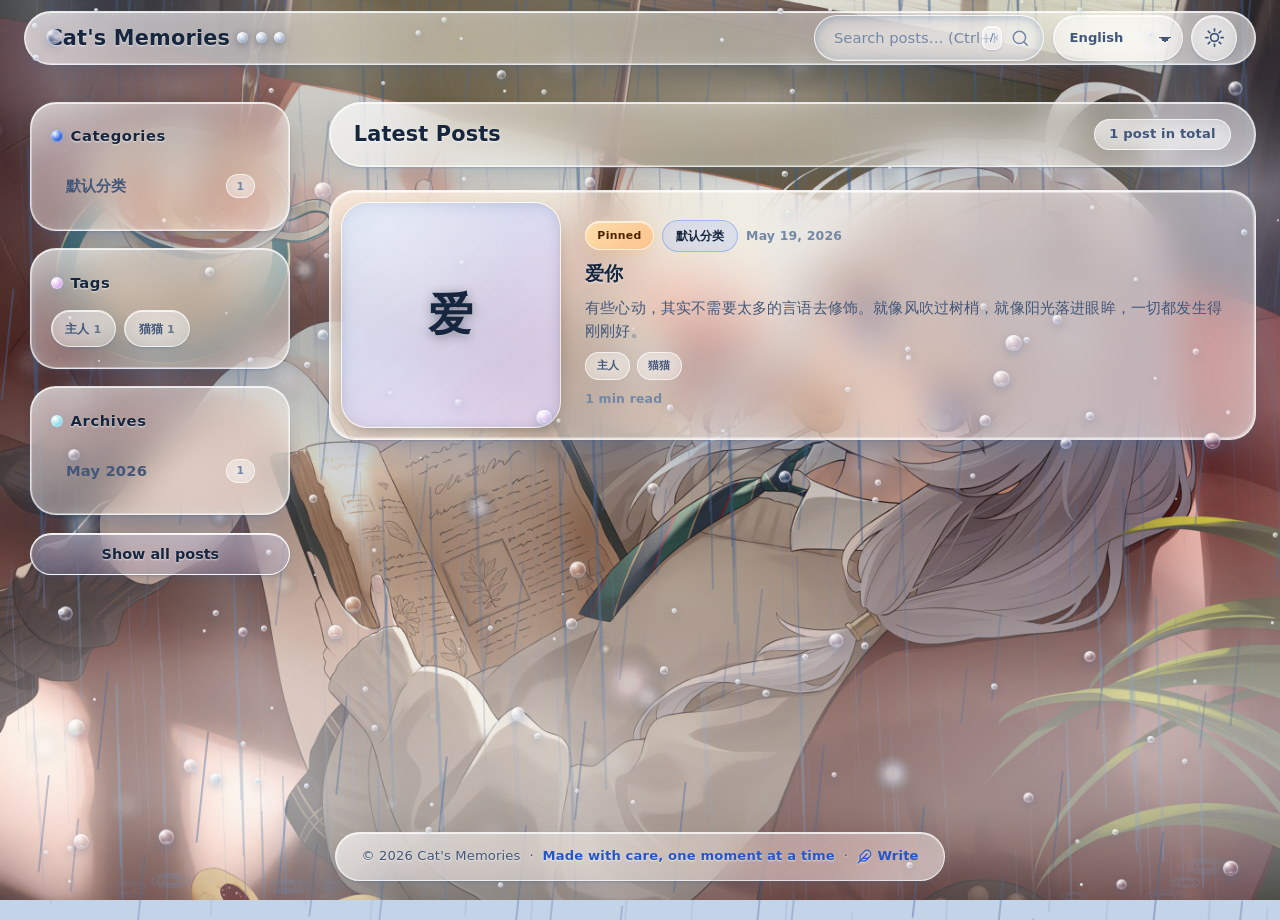
==== commit fe6a3af9: "fix(glass-rain): 背景层数对齐、首帧主题统一、雨效生命周期与可访问性修复 Co-authored-by: arena-agent <297053741+arena-agent@user" ====
--- a/index.html
+++ b/index.html
@@ -8,33 +8,33 @@
     <meta name="description" content="记录温暖时光的静态博客" data-i18n-attr="content:site.description">
     <meta name="theme-color" content="#c3d3e8">
     <script>
-        // 防止主题闪烁（FOUC）：必须放在 <head> 内、首帧渲染前同步执行。
-        // theme.js 在页面底部 defer 加载，若用户偏好暗色，等它执行时页面已经
-        // 按默认的亮色画过一帧了。这里提前读 localStorage 把暗色写到 <html> 上。
-        // 键名与 assets/js/ui/theme.js 的 STORAGE_KEY（blog-theme）保持一致。
+        // ── 首帧状态统一入口（FOUC / 首帧主题错配防护）────────────────────
+        // 这里是主题与雨效在首帧的唯一决策点：把结果显式写到 <html> 上，
+        // 后面的 theme.js / rain.js 只是读取并沿用，绝不再各自推导一遍。
+        //   blog-theme → <html data-theme="light|dark"> + color-scheme + meta
+        //   blog-rain  → <html class="rain-off">
+        // 显式写 data-theme（而不是「只在暗色时改」）能避免原生 select /
+        // 滚动条 / 表单控件在首帧按 :root 默认值渲染成另一套配色。
         (function () {
-            try {
-                var saved = localStorage.getItem('blog-theme');
-                var dark = saved === 'dark' ||
-                    (saved !== 'light' && window.matchMedia('(prefers-color-scheme: dark)').matches);
-                if (dark) {
-                    document.documentElement.setAttribute('data-theme', 'dark');
-                    var meta = document.querySelector('meta[name="theme-color"]');
-                    if (meta) meta.setAttribute('content', '#05080f'); // 与 theme.js 的暗色同步
-                }
-            } catch (e) { /* 隐私模式等 localStorage 不可用时按默认亮色 */ }
-        })();
-    </script>
-    <script>
-        // 雨效防闪烁：雨默认开启；只有明确关过雨的用户（blog-rain=off），
-        // 才在首帧前给 <html> 补 rain-off 类，避免先下一帧雨再停。
-        // 键名与 assets/js/ui/rain.js 的 STORAGE_KEY（blog-rain）保持一致。
-        (function () {
-            try {
-                if (localStorage.getItem('blog-rain') === 'off') {
-                    document.documentElement.classList.add('rain-off');
-                }
-            } catch (e) { /* localStorage 不可用时保持默认下雨 */ }
+            var root = document.documentElement;
+            function read(key) {
+                try { return localStorage.getItem(key); } catch (e) { return null; }
+            }
+            var saved = read('blog-theme');
+            var dark = saved === 'dark';
+            if (saved !== 'dark' && saved !== 'light') {
+                try { dark = window.matchMedia('(prefers-color-scheme: dark)').matches; }
+                catch (e) { dark = false; }
+            }
+            var theme = dark ? 'dark' : 'light';
+            root.setAttribute('data-theme', theme);
+            root.style.colorScheme = theme;
+            var meta = document.querySelector('meta[name="theme-color"]');
+            // 与 theme.js 的取值保持一致
+            if (meta) meta.setAttribute('content', dark ? '#05080f' : '#c3d3e8');
+
+            // 雨效：默认开；只有明确关过雨的用户才在首帧前补 rain-off，避免闪一帧雨
+            if (read('blog-rain') === 'off') root.classList.add('rain-off');
         })();
     </script>
     <link rel="stylesheet" href="assets/css/tokens.css">
--- a/assets/css/layout.css
+++ b/assets/css/layout.css
@@ -502,6 +502,9 @@
 /* ----- 内容区域 ----- */
 .content-area {
     min-width: 0;
+    /* 「返回文章列表 / 点分页」用 scrollIntoView 对齐视口顶部，
+       但吸顶栏会正好压住内容头。留一个顶栏高度的落点余量 */
+    scroll-margin-top: calc(var(--header-height) + 10px);
 }
 .content-header {
     display: flex;
--- a/assets/css/glass-rain.css
+++ b/assets/css/glass-rain.css
@@ -8,7 +8,9 @@
      2. 默认 GPU 加速：动画元素全部 translateZ(0) + will-change，雨幕用
         Canvas + DPR 渲染，多层叠加。
      3. 三层雨：CSS 远/近雨线打底 + Canvas 雨幕（远雨/近雨/涟漪/水花）+
-        屏幕玻璃上的冷凝水珠滑落。
+        屏幕玻璃上的静态冷凝水珠（只凝结、不滑落）。
+     6. 背景：优先使用用户的背景照片（--bg-photo，assets/img/rain-bg.jpg，
+        缺失时自动忽略该图层，回退渐变天空）。
      4. 玻璃很透：表面 alpha 压到 0.06~0.34，靠 18~30px 真模糊 + 镜面高光
         + 虹膜边缘保证可读性。
      5. 亮 / 暗双适配：亮色 = 雾雨白昼；暗色 = 雨夜霓虹。
@@ -22,12 +24,17 @@
    ========================================================================== */
 
 :root {
-  color-scheme: dark;
+  /* 默认两种都声明：真正的主题由 html[data-theme] 决定（见下方两处覆盖），
+     避免首帧 :root 与 <html data-theme> 冲突导致原生控件短暂主题错配 */
+  color-scheme: light dark;
   --bg: #0a1120;
   --bg-image:
     linear-gradient(180deg, rgba(148, 178, 222, .14) 0%, rgba(56, 78, 118, .1) 46%, rgba(8, 13, 26, .36) 100%),
     radial-gradient(130% 100% at 50% 0%, rgba(6, 10, 22, 0) 42%, rgba(3, 7, 16, .52) 100%);
   --bg-size: 100% 100%, 100% 100%;
+
+  /* 背景照片（用户图；文件缺失时浏览器静默忽略该层，回退上面的渐变） */
+  --bg-photo: url("../img/rain-bg.jpg");
 
   /* 表面层级（极透，靠真模糊成像） */
   --surface: rgba(196, 217, 246, .1);
@@ -127,6 +134,8 @@
     linear-gradient(180deg, rgba(255, 255, 255, .55) 0%, rgba(214, 228, 245, .28) 38%, rgba(140, 165, 200, .34) 100%),
     radial-gradient(120% 90% at 50% -10%, rgba(255, 255, 255, .6) 0%, rgba(255, 255, 255, 0) 55%),
     radial-gradient(130% 100% at 50% 110%, rgba(90, 120, 165, .35) 0%, rgba(90, 120, 165, 0) 60%);
+  /* 亮色 = 3 层渐变，size 必须 3 个（照片层的 cover 在 body 规则里追加） */
+  --bg-size: 100% 100%, 100% 100%, 100% 100%;
 
   --surface: rgba(255, 255, 255, .32);
   --surface-2: rgba(255, 255, 255, .24);
@@ -203,6 +212,8 @@
   --bg-image:
     linear-gradient(180deg, rgba(3, 6, 14, .3) 0%, rgba(2, 5, 12, .34) 46%, rgba(1, 3, 9, .62) 100%),
     radial-gradient(130% 100% at 50% 0%, rgba(0, 2, 8, .1) 40%, rgba(0, 2, 8, .68) 100%);
+  /* 暗色 = 2 层渐变，size 必须 2 个 */
+  --bg-size: 100% 100%, 100% 100%;
   --surface: rgba(7, 11, 22, .3);
   --surface-2: rgba(7, 11, 22, .24);
   --surface-3: rgba(7, 11, 22, .18);
@@ -343,12 +354,25 @@
   min-height: 100dvh;
   color: var(--text);
   background-color: var(--bg);
-  background-image: var(--bg-image);
+  /* 渐变罩在上、背景照片铺底（cover）；照片缺失时只剩渐变 */
+  background-image: var(--bg-image), var(--bg-photo);
   background-attachment: fixed;
-  background-size: 100% 100%;
+  /* 渐变层数由 --bg-size 跟随主题给出，末尾的 cover 固定对应照片层，
+     以后改 --bg-image 只要同步改同一个主题块里的 --bg-size 即可 */
+  background-size: var(--bg-size), cover;
   background-position: center;
+  overflow-x: hidden;
+}
+
+/* UI 外壳（顶栏 / 侧栏 / 页脚 / 按钮）才需要浮雕感；正文与代码保持干净 */
+body.glass-theme .site-header,
+body.glass-theme .sidebar,
+body.glass-theme .site-footer,
+body.glass-theme .content-header,
+body.glass-theme .pagination,
+body.glass-theme .editor-header,
+body.glass-theme .editor-toolbar {
   text-shadow: var(--text-emboss);
-  overflow-x: hidden;
 }
 
 /* 内容层浮在雨幕之上 */
@@ -1873,13 +1897,11 @@
   overflow: hidden;
   transform: translateZ(0);
 }
-#dropLayer, #trailLayer {
+#dropLayer {
   position: absolute;
   inset: 0;
   transform: translateZ(0);
 }
-#trailLayer { z-index: 1; }
-#dropLayer { z-index: 2; }
 
 /* 水珠本体：实时折射透镜 */
 .gdrop {
@@ -1927,30 +1949,6 @@
 @keyframes microTwinkle {
   0%, 100% { opacity: .55; }
   50% { opacity: 1; }
-}
-/* 滑落大珠：更强的透镜模糊 + 拉长变形由 JS 写入 scale */
-.gdrop.slider {
-  border-radius: 46% 54% 52% 48% / 58% 60% 40% 42%;
-  -webkit-backdrop-filter: blur(3px) saturate(180%) brightness(1.18);
-  backdrop-filter: blur(3px) saturate(180%) brightness(1.18);
-  box-shadow:
-    inset 2px 3px 5px rgba(255, 255, 255, .6),
-    inset -3px -5px 9px rgba(15, 35, 75, .25),
-    inset 0 0 0 1.5px rgba(255, 255, 255, .36),
-    0 6px 18px rgba(5, 12, 28, .35);
-}
-/* 滑落后留下的水痕：细长湿痕，缓慢蒸发 */
-.gtrail {
-  position: absolute;
-  left: 0;
-  top: 0;
-  border-radius: 999px;
-  transform: translateZ(0);
-  will-change: transform, opacity;
-  background: linear-gradient(180deg, rgba(255, 255, 255, .34), rgba(255, 255, 255, .1));
-  -webkit-backdrop-filter: blur(1.2px) saturate(150%) brightness(1.08);
-  backdrop-filter: blur(1.2px) saturate(150%) brightness(1.08);
-  box-shadow: inset 0 0 0 1px rgba(255, 255, 255, .22), inset 1px 0 2px rgba(255, 255, 255, .3);
 }
 /* 亮色下水珠对比增强 */
 html[data-theme="light"] .gdrop {
@@ -2029,6 +2027,11 @@
 
 @media (max-width: 768px) {
   body.glass-theme .search-wrap.mobile-visible {
+    /* responsive.css 里 top: var(--header-height) 是以 .site-header 为基准设计的，
+       但玻璃主题给 .header-inner 加了 position: relative（顶沿高光切线要用），
+       绝对定位基准被换成 header-inner → 搜索条整体下移顶栏 padding 的高度、
+       和胶囊之间留缝。把顶栏上 padding（0.6rem）扣回来 */
+    top: calc(var(--header-height) - 0.6rem);
     background: var(--glass-spec), var(--surface-glass);
     -webkit-backdrop-filter: var(--lens-blur);
     backdrop-filter: var(--lens-blur);
@@ -2062,7 +2065,14 @@
 }
 @media (max-width: 380px) {
   body.glass-theme .blog-name { font-size: .92rem; }
-  body.glass-theme .lang-select { max-width: 52px; }
+  /* 多语言（English / Deutsch / العربية / Монгол …）不能硬压到 52px，
+     否则文字和 select 箭头会互相挤掉；给一个可读下限 + 省略号上限 */
+  body.glass-theme .lang-select {
+    min-width: 64px;
+    max-width: 96px;
+    padding-inline-end: 1.4rem;
+    text-overflow: ellipsis;
+  }
   body.glass-theme .m3-icon-btn,
   body.glass-theme .mobile-menu-btn,
   body.glass-theme .mobile-search-btn { width: 38px; height: 38px; }
@@ -2078,22 +2088,124 @@
 
 /* 打印：关掉一切动态与透明，保证纸面清晰 */
 @media print {
-  .rain-stage, .drop-stage, #glassSpot,
+  .rain-stage, .drop-stage, #glassSpot, .rain-aurora, .rain-mist, .rain-lightning,
+  .rain-vignette, .rain-grain,
   body.glass-theme::before, body.glass-theme::after { display: none !important; }
   body.glass-theme { background: #fff !important; color: #111 !important; text-shadow: none !important; }
+  /* 玻璃组件总开关：任何带玻璃材质的容器统一回到纸面样式 */
   body.glass-theme .post-card,
   body.glass-theme .article-view,
   body.glass-theme .sidebar-section,
   body.glass-theme .content-header,
-  body.glass-theme .editor-panel {
+  body.glass-theme .editor-panel,
+  body.glass-theme .glass-card,
+  body.glass-theme .glass-item,
+  body.glass-theme .glass-bar,
+  body.glass-theme .glass-btn,
+  body.glass-theme .glass-modal,
+  body.glass-theme .glass-badge,
+  body.glass-theme .site-header,
+  body.glass-theme .site-footer,
+  body.glass-theme .pagination {
     background: #fff !important;
     -webkit-backdrop-filter: none !important;
     backdrop-filter: none !important;
+    filter: none !important;
     border: 1px solid #999 !important;
     box-shadow: none !important;
+    text-shadow: none !important;
+    opacity: 1 !important;
+    /* transform 与 translate 是两个独立属性，必须分别清空，
+       只写 translate:0 0 清不掉 translateZ(0) / translateY(...) */
+    transform: none !important;
+    translate: none !important;
+    rotate: none !important;
+    scale: none !important;
+    animation: none !important;
+    transition: none !important;
+  }
+  /* 伪元素上的高光 / 虹膜环在纸上只会变成灰块 */
+  body.glass-theme .post-card::before, body.glass-theme .post-card::after,
+  body.glass-theme .glass-card::before, body.glass-theme .glass-card::after,
+  body.glass-theme .article-view::before, body.glass-theme .article-view::after { display: none !important; }
+}
+
+/* ==========================================================================
+   15. 可访问性：减少动态 / 触摸设备 hover 隔离 / 正文反玻璃
+   ========================================================================== */
+
+/* 用户在系统里要求「减少动态」：保留静态雨夜画面，关掉所有动画与位移 */
+@media (prefers-reduced-motion: reduce) {
+  body.glass-theme *,
+  body.glass-theme *::before,
+  body.glass-theme *::after {
+    animation-duration: .001ms !important;
+    animation-iteration-count: 1 !important;
+    transition-duration: .001ms !important;
+    scroll-behavior: auto !important;
+  }
+  /* 入场动画直接落位，不要靠 IntersectionObserver 才可见 */
+  body.glass-theme .post-card,
+  body.glass-theme .sidebar-section,
+  body.glass-theme .article-view,
+  body.glass-theme .editor-panel,
+  body.glass-theme .content-header,
+  body.glass-theme .empty-state {
     opacity: 1 !important;
     translate: 0 0 !important;
   }
+  .rain-aurora, .rain-mist, .rain-lightning { animation: none !important; }
+  #glassSpot { display: none !important; }
+  body.glass-theme::before, body.glass-theme::after { animation: none !important; }
+}
+
+/* 触摸设备上的「tap → hover 卡住」：只有真正的精细指针才享受上浮 / 滑光 */
+@media (hover: none), (pointer: coarse) {
+  body.glass-theme .post-card:hover,
+  body.glass-theme .glass-card:hover,
+  body.glass-theme .glass-item:hover,
+  body.glass-theme .glass-btn:hover,
+  body.glass-theme .sidebar-cat-item:hover,
+  body.glass-theme .sidebar-archive-item:hover,
+  body.glass-theme .m3-icon-btn:hover {
+    transform: none;
+    box-shadow: var(--shadow);
+  }
+  body.glass-theme .post-card:hover::after,
+  body.glass-theme .glass-card:hover::after { opacity: 0; animation: none; }
+  /* 但点按反馈要留着，否则移动端会觉得没响应 */
+  body.glass-theme .post-card:active,
+  body.glass-theme .glass-card:active,
+  body.glass-theme .glass-btn:active { transform: scale(.99); }
+}
+
+/* 正文反玻璃：代码 / 表格是内容，不该再叠一层透镜和浮雕字 */
+body.glass-theme .article-content pre,
+body.glass-theme .article-content pre code,
+body.glass-theme .article-content code,
+body.glass-theme .article-content kbd,
+body.glass-theme .article-content samp,
+body.glass-theme .article-content table,
+body.glass-theme .article-content th,
+body.glass-theme .article-content td,
+body.glass-theme .editor-preview pre,
+body.glass-theme .editor-preview code {
+  -webkit-backdrop-filter: none !important;
+  backdrop-filter: none !important;
+  text-shadow: none !important;
+}
+/* 代码块自身可以是一块玻璃「板」，但文字区域必须实底、边界清楚 */
+body.glass-theme .article-content pre,
+body.glass-theme .editor-preview pre {
+  background: rgba(10, 16, 30, .82);
+  color: #e8f0ff;
+  border: 1px solid var(--border);
+}
+html[data-theme="light"] body.glass-theme .article-content pre,
+html[data-theme="light"] body.glass-theme .editor-preview pre {
+  background: rgba(252, 253, 255, .94);
+  color: #16233a;
+  border: 1px solid rgba(90, 120, 165, .35);
 }
 
 /* 旧皮肤开关按钮如果还被缓存脚本注入，直接藏掉（玻璃主题唯一） */
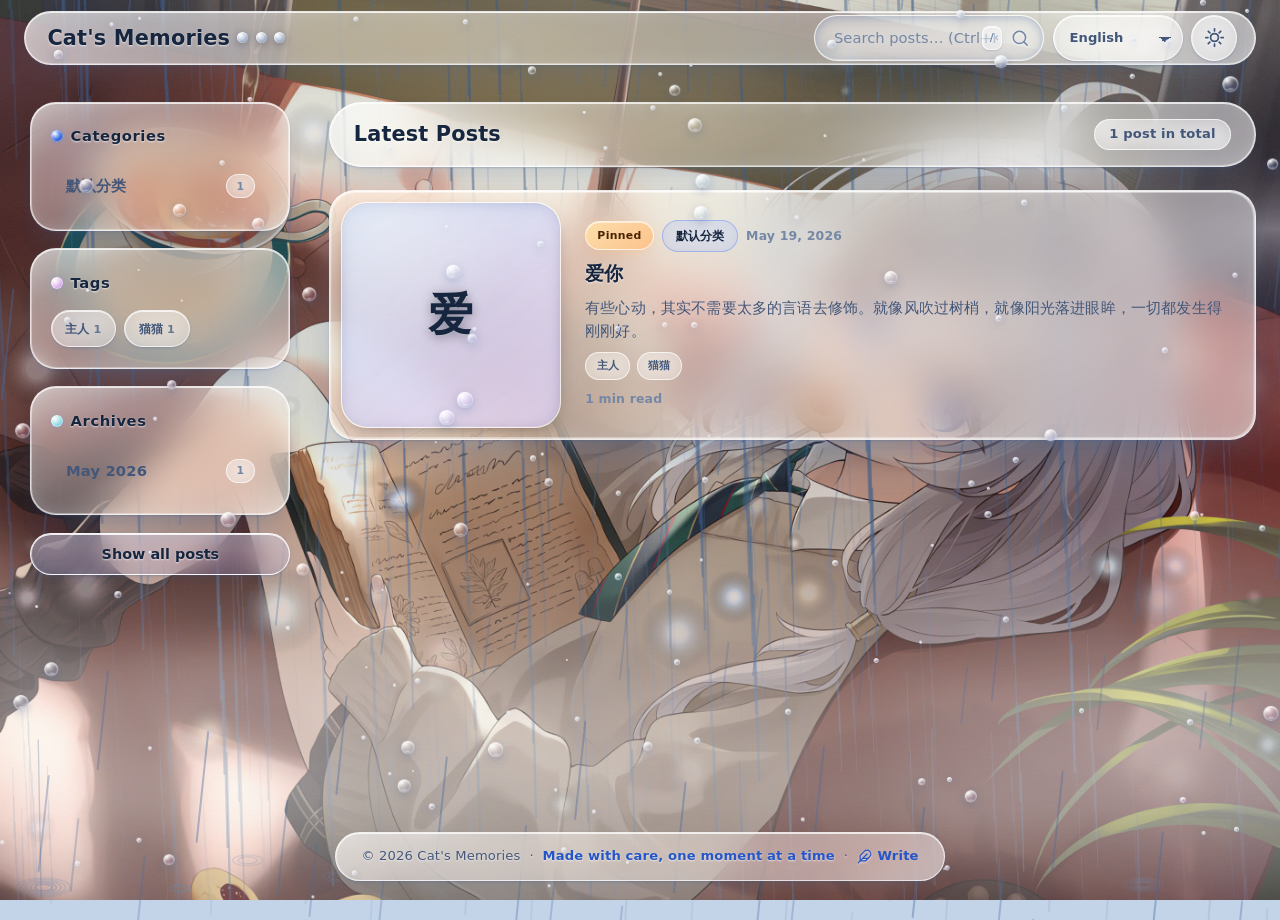
==== commit 26855eb9: "feat(ux): 状态连续性、软切换、阅读模式、快捷键、编辑器自动保存状态与离开保护 Co-authored-by: arena-agent <297053741+arena-agent@users" ====
--- a/index.html
+++ b/index.html
@@ -171,6 +171,8 @@
 
     <!-- 工具 -->
     <script src="assets/js/utils/dom.js" defer></script>
+    <!-- 统一本地存储入口（主题 / 雨效 / 阅读位置 / 列表状态都走它） -->
+    <script src="assets/js/utils/storage.js" defer></script>
     <script src="assets/js/utils/format.js" defer></script>
     <!-- 图标（全站统一的内联 SVG，替代 emoji） -->
     <script src="assets/js/ui/icons.js" defer></script>
@@ -189,6 +191,9 @@
     <script src="assets/js/ui/article.js" defer></script>
     <script src="assets/js/ui/search.js" defer></script>
     <!-- 雨夜玻璃主题：天气引擎（雨幕 + 水珠）与玻璃交互（光斑 + 倾斜 + 显现） -->
+    <!-- 体验层：沉浸阅读模式 + 全站快捷键 -->
+    <script src="assets/js/ui/reader.js" defer></script>
+    <script src="assets/js/ui/shortcuts.js" defer></script>
     <script src="assets/js/ui/rain.js" defer></script>
     <script src="assets/js/ui/glass.js" defer></script>
     <!-- 入口 -->
--- a/assets/css/glass-rain.css
+++ b/assets/css/glass-rain.css
@@ -2210,3 +2210,216 @@
 
 /* 旧皮肤开关按钮如果还被缓存脚本注入，直接藏掉（玻璃主题唯一） */
 body.glass-theme .ui-style-switch { display: none !important; }
+
+/* ==========================================================================
+   16. 体验层：页面软切换 / 沉浸阅读模式 / 快捷键帮助
+   --------------------------------------------------------------------------
+   原则：换内容 ≠ 换世界。雨幕、极光、背景与玻璃舞台永远不重启，
+   这里动的只有「内容区」这一层。
+   ========================================================================== */
+
+/* ---- 页面软切换（内容区淡出 → 换内容 → 淡入，150~220ms） ---- */
+body.glass-theme .content-area {
+  transition: opacity .16s var(--ease), filter .16s var(--ease), translate .16s var(--ease);
+}
+body.glass-theme .content-area.view-leaving {
+  opacity: 0;
+  filter: blur(2px);
+  translate: 0 4px;
+}
+body.glass-theme .content-area.view-entering {
+  animation: glass-view-in .22s var(--ease) both;
+}
+@keyframes glass-view-in {
+  from { opacity: 0; filter: blur(3px); translate: 0 8px; }
+  to   { opacity: 1; filter: blur(0);   translate: 0 0; }
+}
+
+/* ---- 阅读模式入口按钮（文章页右下角，回到顶部按钮上方） ---- */
+.reader-toggle {
+  position: fixed;
+  right: 1.2rem;
+  bottom: 5.2rem;
+  z-index: 5000;
+  display: inline-flex;
+  align-items: center;
+  gap: .45rem;
+  padding: .55rem .9rem;
+  border-radius: 999px;
+  border: 1px solid var(--border-strong);
+  color: var(--text);
+  background: var(--glass-spec), var(--surface-glass);
+  -webkit-backdrop-filter: var(--lens-blur-soft);
+  backdrop-filter: var(--lens-blur-soft);
+  box-shadow: var(--shadow-sm);
+  font: inherit;
+  font-size: .82rem;
+  cursor: pointer;
+  transition: transform var(--dur) var(--ease), box-shadow var(--dur) var(--ease),
+              opacity var(--dur) var(--ease);
+}
+[dir="rtl"] .reader-toggle { right: auto; left: 1.2rem; }
+.reader-toggle[hidden] { display: none; }
+.reader-toggle .icon, .reader-toggle svg { width: 1em; height: 1em; }
+@media (hover: hover) and (pointer: fine) {
+  .reader-toggle:hover { transform: translateY(-2px); box-shadow: var(--shadow-hover); }
+}
+.reader-toggle:focus-visible { outline: 2px solid var(--accent-ring); outline-offset: 3px; }
+@media (max-width: 480px) {
+  .reader-toggle { bottom: 4.6rem; font-size: .78rem; padding: .5rem .75rem; }
+}
+
+/* ---- 沉浸阅读模式 ---- */
+body.glass-theme.reader-mode .site-header {
+  transform: translateY(-105%);
+  opacity: 0;
+  pointer-events: none;
+}
+body.glass-theme.reader-mode .sidebar { display: none; }
+body.glass-theme.reader-mode .main-container { grid-template-columns: 1fr; display: block; }
+body.glass-theme.reader-mode .content-area { margin: 0 auto; max-width: 46rem; }
+body.glass-theme.reader-mode .site-footer { opacity: .35; }
+
+/* 背景变暗、雨幕降低存在感（但绝不停止——世界还在下雨） */
+body.glass-theme.reader-mode .rain-stage { opacity: .42; }
+body.glass-theme.reader-mode .drop-stage { opacity: .3; }
+body.glass-theme.reader-mode .rain-aurora { opacity: .35; }
+body.glass-theme.reader-mode::before,
+body.glass-theme.reader-mode::after { opacity: .35; }
+.rain-stage, .drop-stage { transition: opacity .45s var(--ease); }
+
+/* 玻璃变干净：模糊收敛、高光减弱，让文字成为主角 */
+body.glass-theme.reader-mode .article-view {
+  -webkit-backdrop-filter: saturate(112%) blur(26px);
+  backdrop-filter: saturate(112%) blur(26px);
+  padding: 2.6rem 2.4rem 2.2rem;
+}
+body.glass-theme.reader-mode .article-view::after { display: none; }
+body.glass-theme.reader-mode .article-content {
+  font-size: 1.07rem;
+  line-height: 1.95;
+  letter-spacing: .012em;
+}
+body.glass-theme.reader-mode .article-content p { margin: 1.15em 0; }
+body.glass-theme.reader-mode .article-content img { max-width: 100%; height: auto; }
+body.glass-theme.reader-mode .article-content pre { overflow-x: auto; }
+@media (max-width: 768px) {
+  body.glass-theme.reader-mode .article-view { padding: 1.6rem 1.15rem; }
+  body.glass-theme.reader-mode .article-content { font-size: 1.02rem; line-height: 1.85; }
+}
+
+/* 阅读进度：一条玻璃高光线，不是传统粗进度条 */
+body.glass-theme .reading-progress {
+  height: 2px;
+  background: transparent;
+}
+body.glass-theme .reading-progress-bar {
+  height: 100%;
+  background: linear-gradient(90deg,
+    rgba(255, 255, 255, .25),
+    var(--accent) 55%,
+    rgba(255, 255, 255, .85));
+  box-shadow: 0 0 10px -2px var(--accent-ring);
+  transition: width .12s linear;
+}
+body.glass-theme.reader-mode .reading-progress {
+  position: fixed;
+  top: 0;
+  z-index: 6000;
+}
+
+/* ---- 快捷键帮助面板（? 呼出） ---- */
+.shortcut-help {
+  position: fixed;
+  inset: 0;
+  z-index: 6500;
+  display: flex;
+  align-items: center;
+  justify-content: center;
+  padding: 1.2rem;
+  background: rgba(3, 6, 14, .45);
+  -webkit-backdrop-filter: blur(8px);
+  backdrop-filter: blur(8px);
+}
+.shortcut-help[hidden] { display: none; }
+.shortcut-help-card {
+  width: min(420px, 100%);
+  padding: 1.4rem 1.5rem;
+  border-radius: var(--radius);
+  border: 1px solid var(--border-strong);
+  color: var(--text);
+  background: var(--glass-spec), var(--surface-glass);
+  -webkit-backdrop-filter: var(--lens-blur);
+  backdrop-filter: var(--lens-blur);
+  box-shadow: var(--shadow-hover);
+}
+.shortcut-help-card h3 { margin: 0 0 .9rem; font-size: 1.05rem; }
+.shortcut-help-card ul { margin: 0; padding: 0; list-style: none; }
+.shortcut-help-card li {
+  display: flex;
+  align-items: center;
+  gap: .8rem;
+  padding: .3rem 0;
+  font-size: .88rem;
+  color: var(--text-muted);
+}
+.shortcut-help-card kbd {
+  flex: 0 0 auto;
+  min-width: 5.6rem;
+  text-align: center;
+  padding: .2rem .5rem;
+  border-radius: var(--radius-xs);
+  border: 1px solid var(--border);
+  background: var(--surface-2);
+  color: var(--text);
+  font-family: inherit;
+  font-size: .78rem;
+}
+.shortcut-help-tip { margin: .9rem 0 0; font-size: .76rem; color: var(--text-soft); }
+
+/* 打印与减少动态下，这些体验层组件一律让路 */
+@media print {
+  .reader-toggle, .shortcut-help { display: none !important; }
+}
+@media (prefers-reduced-motion: reduce) {
+  body.glass-theme .content-area.view-leaving { opacity: 1; filter: none; translate: 0 0; }
+  body.glass-theme .content-area.view-entering { animation: none; }
+}
+
+/* ---- 写作助手：自动保存状态胶囊 ---- */
+.save-status {
+  display: inline-flex;
+  align-items: center;
+  gap: .45rem;
+  padding: .38rem .8rem;
+  border-radius: 999px;
+  border: 1px solid var(--border);
+  color: var(--text-muted);
+  background: var(--surface-2);
+  -webkit-backdrop-filter: var(--lens-blur-soft);
+  backdrop-filter: var(--lens-blur-soft);
+  font: inherit;
+  font-size: .78rem;
+  cursor: pointer;
+  transition: color var(--dur) var(--ease), border-color var(--dur) var(--ease);
+}
+.save-status .save-dot {
+  width: .52em;
+  height: .52em;
+  border-radius: 50%;
+  background: currentColor;
+  transition: background var(--dur) var(--ease);
+}
+.save-status[data-state="saved"] { color: var(--ok); border-color: color-mix(in srgb, var(--ok) 45%, transparent); }
+.save-status[data-state="dirty"] { color: var(--warn-ink); }
+.save-status[data-state="dirty"] .save-dot { animation: save-pulse 1.4s var(--ease) infinite; }
+.save-status[data-state="saving"] { color: var(--text-soft); }
+.save-status[data-state="saving"] .save-dot { animation: save-spin .9s linear infinite; background: none; border: 1.5px solid currentColor; border-top-color: transparent; }
+.save-status[data-state="error"] { color: var(--danger); border-color: color-mix(in srgb, var(--danger) 50%, transparent); }
+.save-status:focus-visible { outline: 2px solid var(--accent-ring); outline-offset: 2px; }
+@keyframes save-pulse { 0%, 100% { opacity: 1; } 50% { opacity: .35; } }
+@keyframes save-spin { to { transform: rotate(360deg); } }
+@media (max-width: 480px) {
+  .save-status .save-text { display: none; }
+  .save-status { padding: .38rem .5rem; }
+}
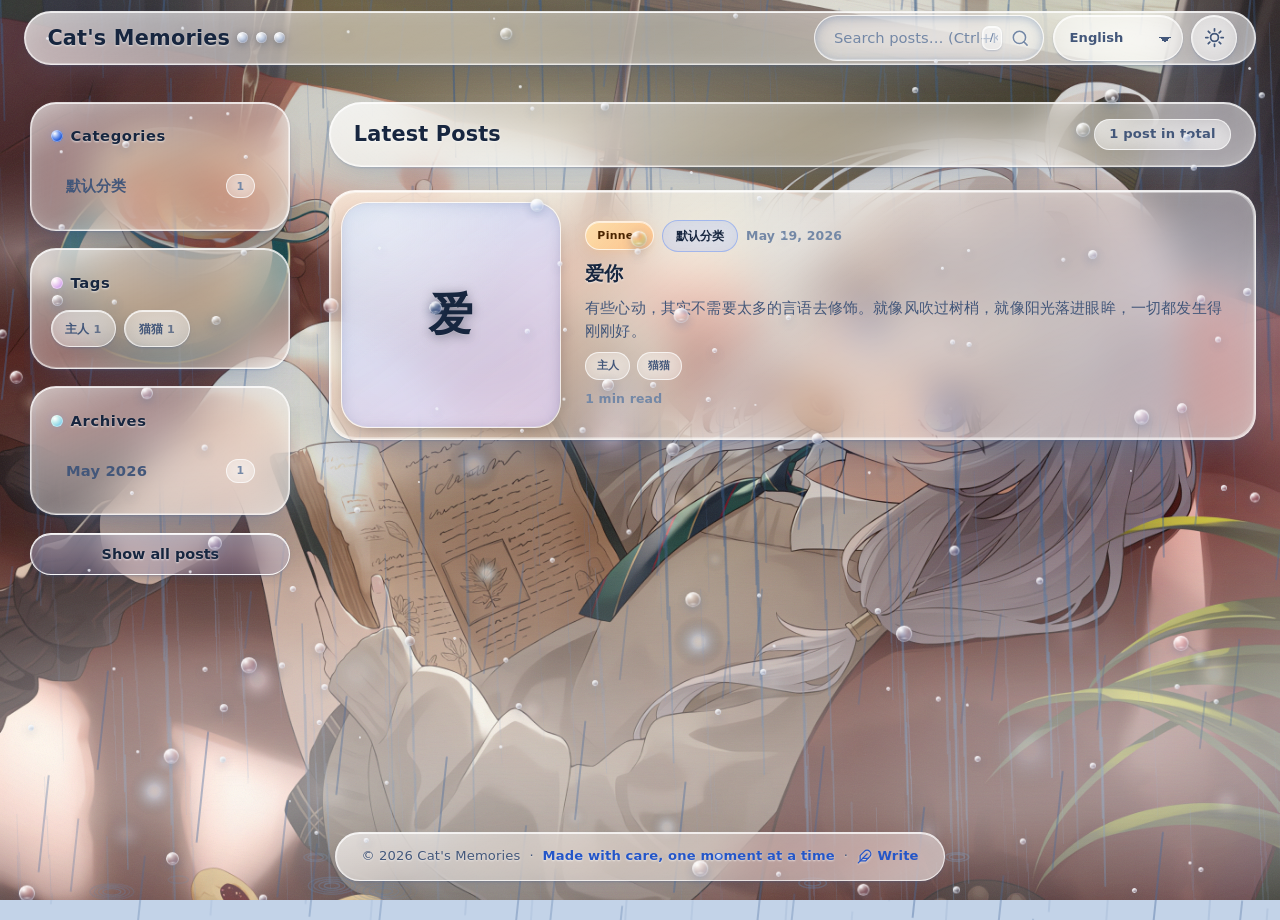
==== commit a06faddf: "feat(ux2): 命令面板、提示分级与撤销、统一错误卡、图片 Blur-up、侧栏手势、移动端 Header 收纳、高光跟随 Co-authored-by: arena-agent <297053" ====
--- a/index.html
+++ b/index.html
@@ -193,6 +193,7 @@
     <!-- 雨夜玻璃主题：天气引擎（雨幕 + 水珠）与玻璃交互（光斑 + 倾斜 + 显现） -->
     <!-- 体验层：沉浸阅读模式 + 全站快捷键 -->
     <script src="assets/js/ui/reader.js" defer></script>
+    <script src="assets/js/ui/palette.js" defer></script>
     <script src="assets/js/ui/shortcuts.js" defer></script>
     <script src="assets/js/ui/rain.js" defer></script>
     <script src="assets/js/ui/glass.js" defer></script>
--- a/assets/css/glass-rain.css
+++ b/assets/css/glass-rain.css
@@ -2423,3 +2423,271 @@
   .save-status .save-text { display: none; }
   .save-status { padding: .38rem .5rem; }
 }
+
+/* ==========================================================================
+   17. 体验层二期：命令面板 / 提示分级 / 图片 Blur-up / 高光跟随 / 移动端收纳
+   ========================================================================== */
+
+/* ---- 快速搜索 · 命令面板 ---- */
+.palette {
+  position: fixed;
+  inset: 0;
+  z-index: 6600;
+  display: flex;
+  align-items: flex-start;
+  justify-content: center;
+  padding: clamp(3rem, 12vh, 8rem) 1rem 2rem;
+  background: rgba(3, 6, 14, .42);
+  -webkit-backdrop-filter: blur(10px) saturate(120%);
+  backdrop-filter: blur(10px) saturate(120%);
+  animation: glass-view-in .16s var(--ease) both;
+}
+.palette[hidden] { display: none; }
+html[data-theme="light"] .palette { background: rgba(120, 150, 195, .3); }
+
+.palette-card {
+  width: min(620px, 100%);
+  max-height: min(70vh, 640px);
+  display: flex;
+  flex-direction: column;
+  overflow: hidden;
+  border-radius: var(--radius);
+  border: 1px solid var(--border-strong);
+  color: var(--text);
+  background: var(--glass-spec), var(--surface-glass);
+  -webkit-backdrop-filter: var(--lens-blur);
+  backdrop-filter: var(--lens-blur);
+  box-shadow: var(--shadow-hover);
+}
+.palette-head {
+  display: flex;
+  align-items: center;
+  gap: .7rem;
+  padding: .9rem 1.1rem;
+  border-bottom: 1px solid var(--border);
+}
+.palette-icon svg, .palette-item-icon svg { width: 1.05em; height: 1.05em; }
+.palette-icon { color: var(--text-soft); display: inline-flex; }
+.palette-input {
+  flex: 1 1 auto;
+  min-width: 0;
+  border: 0;
+  outline: 0;
+  background: transparent;
+  color: var(--text);
+  font: inherit;
+  font-size: 1rem;
+}
+.palette-esc {
+  flex: 0 0 auto;
+  font-size: .68rem;
+  padding: .18rem .45rem;
+  border-radius: var(--radius-xs);
+  border: 1px solid var(--border);
+  color: var(--text-soft);
+  background: var(--surface-3);
+}
+.palette-list { overflow-y: auto; padding: .4rem; flex: 1 1 auto; }
+.palette-section {
+  padding: .5rem .7rem .3rem;
+  font-size: .72rem;
+  letter-spacing: .08em;
+  text-transform: uppercase;
+  color: var(--text-soft);
+}
+.palette-item {
+  display: flex;
+  align-items: center;
+  gap: .7rem;
+  padding: .55rem .7rem;
+  border-radius: var(--radius-sm);
+  cursor: pointer;
+  transition: background var(--dur) var(--ease), transform var(--dur) var(--ease);
+}
+.palette-item.is-active {
+  background: var(--accent-soft);
+  box-shadow: inset 0 0 0 1px var(--accent-ring);
+}
+.palette-item-icon { color: var(--text-soft); display: inline-flex; flex: 0 0 auto; }
+.palette-item-text { min-width: 0; display: flex; flex-direction: column; gap: .12rem; }
+.palette-item-label { font-size: .92rem; white-space: nowrap; overflow: hidden; text-overflow: ellipsis; }
+.palette-item-desc {
+  font-size: .76rem;
+  color: var(--text-soft);
+  white-space: nowrap;
+  overflow: hidden;
+  text-overflow: ellipsis;
+}
+.palette-item mark {
+  background: color-mix(in srgb, var(--accent) 30%, transparent);
+  color: inherit;
+  border-radius: 3px;
+  padding: 0 .1em;
+}
+.palette-empty {
+  display: flex;
+  align-items: center;
+  gap: .6rem;
+  padding: 1.4rem 1rem;
+  color: var(--text-soft);
+  font-size: .88rem;
+  justify-content: center;
+}
+.palette-hint {
+  display: flex;
+  gap: 1rem;
+  flex-wrap: wrap;
+  padding: .55rem 1.1rem;
+  border-top: 1px solid var(--border);
+  font-size: .72rem;
+  color: var(--text-soft);
+}
+.palette-hint kbd {
+  padding: .1rem .35rem;
+  margin-inline-end: .2rem;
+  border-radius: 4px;
+  border: 1px solid var(--border);
+  background: var(--surface-3);
+  font-family: inherit;
+}
+@media (max-width: 480px) {
+  .palette { padding-top: 2.2rem; }
+  .palette-card { max-height: 78vh; }
+  .palette-hint { display: none; }
+}
+
+/* ---- 提示分级（成功 / 信息 / 警告 / 错误 + 撤销） ---- */
+body.glass-theme .toast {
+  display: flex;
+  align-items: center;
+  gap: .6rem;
+  border: 1px solid var(--border-strong);
+  background: var(--glass-spec), var(--surface-glass);
+  -webkit-backdrop-filter: var(--lens-blur-soft);
+  backdrop-filter: var(--lens-blur-soft);
+  box-shadow: var(--shadow);
+  color: var(--text);
+}
+.toast-icon { display: inline-flex; flex: 0 0 auto; }
+.toast-icon svg { width: 1.05em; height: 1.05em; }
+.toast-msg { flex: 1 1 auto; }
+.toast-count { font-size: .74rem; color: var(--text-soft); }
+body.glass-theme .toast-success .toast-icon { color: var(--ok); }
+body.glass-theme .toast-info .toast-icon { color: var(--accent); }
+body.glass-theme .toast-warn .toast-icon { color: var(--warn-ink); }
+body.glass-theme .toast-error .toast-icon { color: var(--danger); }
+body.glass-theme .toast-warn { border-color: color-mix(in srgb, var(--warn-ink) 45%, transparent); }
+body.glass-theme .toast-error { border-color: color-mix(in srgb, var(--danger) 45%, transparent); }
+.toast-action {
+  flex: 0 0 auto;
+  border: 1px solid var(--border-strong);
+  background: var(--surface-2);
+  color: var(--accent);
+  border-radius: 999px;
+  padding: .22rem .7rem;
+  font: inherit;
+  font-size: .78rem;
+  cursor: pointer;
+}
+.toast-action:hover { background: var(--accent-soft); }
+.toast-close {
+  flex: 0 0 auto;
+  border: 0;
+  background: transparent;
+  color: var(--text-soft);
+  cursor: pointer;
+  display: inline-flex;
+  padding: .1rem;
+}
+.toast-close svg { width: .95em; height: .95em; }
+
+/* ---- 统一错误卡 ---- */
+body.glass-theme .error-card .error-causes {
+  margin: .8rem auto 0;
+  padding: 0;
+  list-style: none;
+  text-align: start;
+  display: inline-block;
+  font-size: .82rem;
+  color: var(--text-muted);
+}
+body.glass-theme .error-card .error-causes li::before { content: "• "; color: var(--accent); }
+body.glass-theme .error-card .error-detail {
+  margin-top: .7rem;
+  font-size: .74rem;
+  color: var(--text-soft);
+  word-break: break-word;
+}
+
+/* ---- 图片 Blur-up（骨架 → 模糊 → 清晰，页面不跳） ---- */
+.img-shell {
+  display: block;
+  position: relative;
+  border-radius: var(--radius-sm);
+  overflow: hidden;
+  background: var(--surface-3);
+}
+.img-shell img {
+  display: block;
+  width: 100%;
+  height: auto;
+  filter: blur(0);
+  opacity: 1;
+  transition: filter .5s var(--ease), opacity .5s var(--ease), transform .5s var(--ease);
+}
+.img-shell.is-loading { min-height: 120px; }
+.img-shell.is-loading img { filter: blur(16px); opacity: 0; transform: scale(1.02); }
+.img-shell.is-loading::after {
+  content: "";
+  position: absolute;
+  inset: 0;
+  background: linear-gradient(100deg,
+    transparent 20%,
+    color-mix(in srgb, var(--text) 8%, transparent) 42%,
+    transparent 64%);
+  background-size: 220% 100%;
+  animation: img-shimmer 1.3s linear infinite;
+}
+.img-shell.is-failed::after { display: none; }
+@keyframes img-shimmer {
+  from { background-position: 120% 0; }
+  to   { background-position: -120% 0; }
+}
+
+/* ---- 鼠标高光跟随（glass.js 写入 --mx / --my） ---- */
+body.glass-theme .post-card,
+body.glass-theme .glass-card { position: relative; }
+body.glass-theme .post-card.glass-lit::before,
+body.glass-theme .glass-card.glass-lit::before {
+  /* 高光中心跟着指针走，卡片本体几乎不动：玻璃有厚度，不是会翻跟头的纸片 */
+  background-image:
+    radial-gradient(160px 160px at var(--mx, 50%) var(--my, 0%),
+      rgba(255, 255, 255, .22), rgba(255, 255, 255, 0) 70%),
+    var(--glass-spec);
+}
+html[data-theme="light"] body.glass-theme .post-card.glass-lit::before,
+html[data-theme="light"] body.glass-theme .glass-card.glass-lit::before {
+  background-image:
+    radial-gradient(170px 170px at var(--mx, 50%) var(--my, 0%),
+      rgba(255, 255, 255, .55), rgba(255, 255, 255, 0) 70%),
+    var(--glass-spec);
+}
+
+/* ---- 移动端「设置」分区（语言选择器从顶栏搬进来） ---- */
+body.glass-theme .sidebar-settings[hidden] { display: none; }
+body.glass-theme .sidebar-settings .lang-wrap { width: 100%; }
+body.glass-theme .sidebar-settings .lang-select {
+  width: 100%;
+  max-width: none;
+  min-width: 0;
+  padding: .55rem .8rem;
+  font-size: .9rem;
+}
+@media (max-width: 560px) {
+  /* 顶栏只剩「搜索 / 主题 / 菜单」，不再把五件套无限压小 */
+  body.glass-theme .header-actions { gap: .38rem; }
+}
+
+@media print {
+  .palette, .toast-container { display: none !important; }
+}
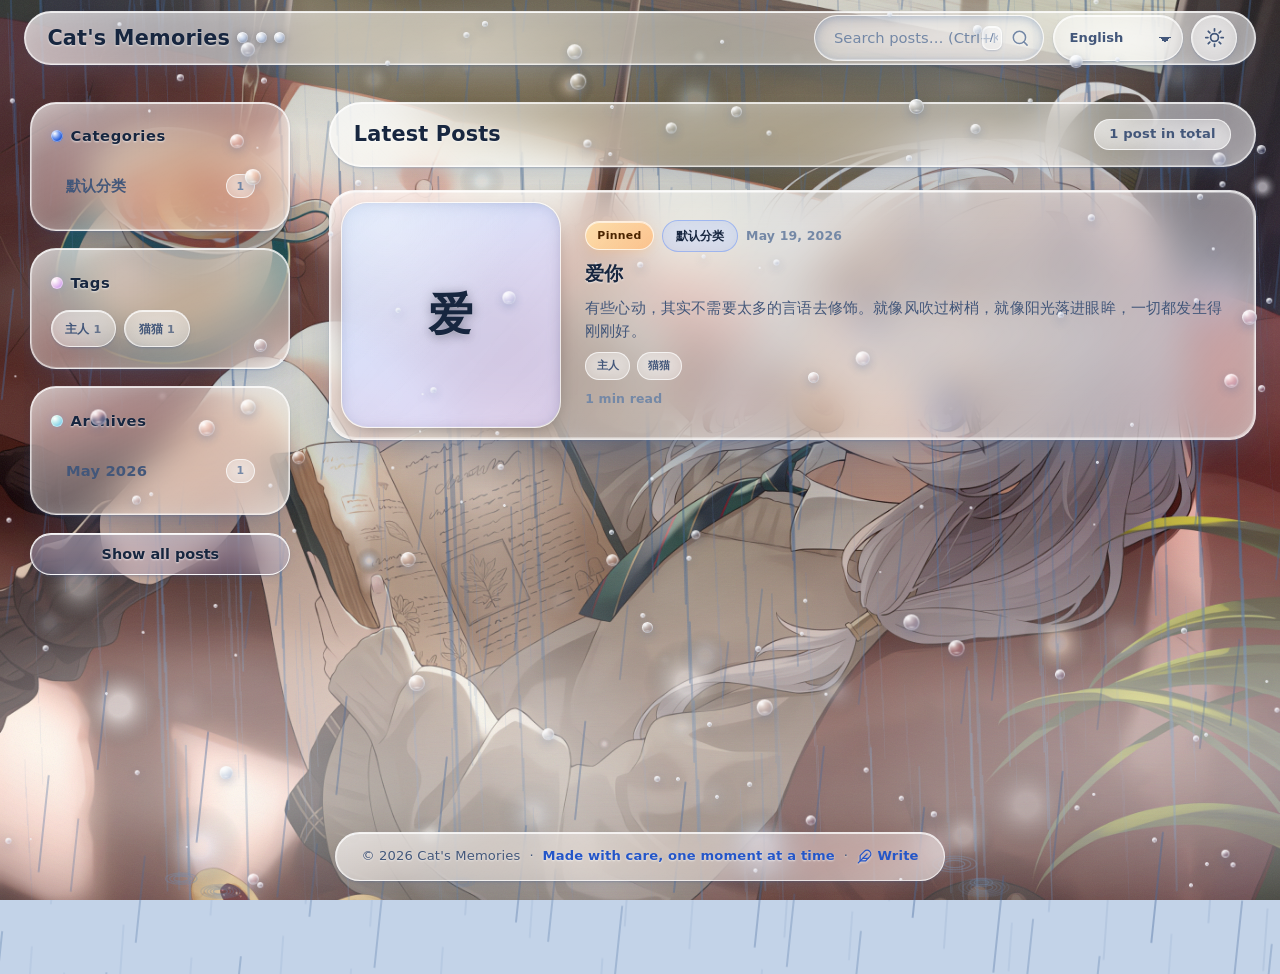
==== commit d4692dfc: "feat(fx): 水波纹、闪电玻璃反光、滚动/指针高光、灯箱缩放拖动、移动端文章操作条、玻璃确认框 Co-authored-by: arena-agent <297053741+arena-agen" ====
--- a/index.html
+++ b/index.html
@@ -194,6 +194,8 @@
     <!-- 体验层：沉浸阅读模式 + 全站快捷键 -->
     <script src="assets/js/ui/reader.js" defer></script>
     <script src="assets/js/ui/palette.js" defer></script>
+    <script src="assets/js/ui/modal.js" defer></script>
+    <script src="assets/js/ui/fx.js" defer></script>
     <script src="assets/js/ui/shortcuts.js" defer></script>
     <script src="assets/js/ui/rain.js" defer></script>
     <script src="assets/js/ui/glass.js" defer></script>
--- a/assets/css/glass-rain.css
+++ b/assets/css/glass-rain.css
@@ -2654,25 +2654,10 @@
   to   { background-position: -120% 0; }
 }
 
-/* ---- 鼠标高光跟随（glass.js 写入 --mx / --my） ---- */
-body.glass-theme .post-card,
-body.glass-theme .glass-card { position: relative; }
-body.glass-theme .post-card.glass-lit::before,
-body.glass-theme .glass-card.glass-lit::before {
-  /* 高光中心跟着指针走，卡片本体几乎不动：玻璃有厚度，不是会翻跟头的纸片 */
-  background-image:
-    radial-gradient(160px 160px at var(--mx, 50%) var(--my, 0%),
-      rgba(255, 255, 255, .22), rgba(255, 255, 255, 0) 70%),
-    var(--glass-spec);
-}
-html[data-theme="light"] body.glass-theme .post-card.glass-lit::before,
-html[data-theme="light"] body.glass-theme .glass-card.glass-lit::before {
-  background-image:
-    radial-gradient(170px 170px at var(--mx, 50%) var(--my, 0%),
-      rgba(255, 255, 255, .55), rgba(255, 255, 255, 0) 70%),
-    var(--glass-spec);
-}
-
+/* ---- 鼠标高光跟随（glass.js 写入 --mx / --my） ----
+   注意：绝不能改写 ::before —— 那是虹膜边缘环（.post-card）和顶沿光线
+   （.article-view），改了会把边缘光学整块弄坏。高光叠在元素自身的
+   background-image 上，和下面 18 段的滚动高光 / 指针邻域是同一套图层。 */
 /* ---- 移动端「设置」分区（语言选择器从顶栏搬进来） ---- */
 body.glass-theme .sidebar-settings[hidden] { display: none; }
 body.glass-theme .sidebar-settings .lang-wrap { width: 100%; }
@@ -2691,3 +2676,373 @@
 @media print {
   .palette, .toast-container { display: none !important; }
 }
+
+/* ==========================================================================
+   18. 材质微反馈：水波纹 / 闪电反光 / 滚动高光 / 灯箱缩放 / 玻璃确认框
+   --------------------------------------------------------------------------
+   这一段全部是「玻璃真的存在」的细节，由 ui/fx.js 写入变量驱动：
+     --flash-power  闪电强度      --sheen-angle / --sheen-shift  滚动高光
+     --px / --py    指针位置      --mx / --my                    卡片内指针位置
+   prefers-reduced-motion 下整段自动退化为静态。
+   ========================================================================== */
+
+:root {
+  --flash-power: 0;
+  --sheen-angle: 152deg;
+  --sheen-shift: 0%;
+}
+
+/* ---- 26. 点击水波纹（极轻，一圈水环扩散后蒸发） ---- */
+.water-ripple {
+  position: absolute;
+  border-radius: 50%;
+  pointer-events: none;
+  z-index: 0;
+  background: radial-gradient(circle,
+    rgba(255, 255, 255, .34) 0%,
+    rgba(255, 255, 255, .12) 38%,
+    rgba(255, 255, 255, 0) 62%);
+  box-shadow: 0 0 0 1px rgba(255, 255, 255, .18) inset;
+  animation: water-ripple .62s var(--ease) forwards;
+}
+html[data-theme="light"] .water-ripple {
+  background: radial-gradient(circle,
+    rgba(255, 255, 255, .8) 0%,
+    rgba(210, 230, 255, .3) 38%,
+    rgba(255, 255, 255, 0) 62%);
+}
+@keyframes water-ripple {
+  from { transform: scale(.25); opacity: .9; }
+  to   { transform: scale(1);   opacity: 0; }
+}
+
+/* ---- 24. 闪电反光：天上闪，屋里的玻璃也跟着亮一下 ---- */
+body.glass-theme.glass-flash .site-header,
+body.glass-theme.glass-flash .post-card,
+body.glass-theme.glass-flash .article-view,
+body.glass-theme.glass-flash .sidebar-section,
+body.glass-theme.glass-flash .glass-card,
+body.glass-theme.glass-flash .editor-panel {
+  animation: glass-lightning .56s var(--ease);
+}
+@keyframes glass-lightning {
+  0%   { box-shadow: var(--shadow); border-color: var(--border); }
+  14%  {
+    box-shadow: var(--shadow),
+      inset 0 1px 0 rgba(255, 255, 255, calc(.55 * var(--flash-power, 1))),
+      0 0 32px -8px rgba(210, 232, 255, calc(.5 * var(--flash-power, 1)));
+    border-color: rgba(255, 255, 255, calc(.6 * var(--flash-power, 1)));
+  }
+  100% { box-shadow: var(--shadow); border-color: var(--border); }
+}
+/* 水珠在闪电里最亮：它们是最靠近眼睛的一层 */
+body.glass-theme.glass-flash .gdrop { animation: drop-lightning .5s var(--ease); }
+@keyframes drop-lightning {
+  0%, 100% { filter: none; }
+  16% { filter: brightness(1.7) saturate(115%); }
+}
+
+/* ---- 21 + 28 + 19：玻璃表面的三层光学（统一在 background-image 上叠）----
+     第 1 层：卡片内指针高光（--mx / --my，glass.js 写，仅 .glass-lit 时出现）
+     第 2 层：视口级指针邻域折射（--px / --py，fx.js 写，attachment: fixed）
+     第 3 层：随滚动缓慢转角的镜面高光（--sheen-angle / --sheen-shift）
+   ::before / ::after 一律不碰：那里是虹膜环、顶沿光线与掠光 sheen。 */
+body.glass-theme .post-card,
+body.glass-theme .article-view,
+body.glass-theme .glass-card {
+  background-image:
+    radial-gradient(420px 420px at var(--px, -999px) var(--py, -999px),
+      rgba(255, 255, 255, .06), rgba(255, 255, 255, 0) 70%),
+    linear-gradient(
+      var(--sheen-angle, 152deg),
+      rgba(255, 255, 255, .13) 0%,
+      rgba(255, 255, 255, .045) calc(24% + var(--sheen-shift, 0%) * .12),
+      rgba(255, 255, 255, .015) 52%,
+      rgba(255, 255, 255, .05) 82%,
+      rgba(255, 255, 255, .1) 100%);
+  background-attachment: fixed, scroll;
+}
+html[data-theme="light"] body.glass-theme .post-card,
+html[data-theme="light"] body.glass-theme .article-view,
+html[data-theme="light"] body.glass-theme .glass-card {
+  background-image:
+    radial-gradient(420px 420px at var(--px, -999px) var(--py, -999px),
+      rgba(255, 255, 255, .26), rgba(255, 255, 255, 0) 70%),
+    linear-gradient(
+      var(--sheen-angle, 152deg),
+      rgba(255, 255, 255, .5) 0%,
+      rgba(255, 255, 255, .18) calc(24% + var(--sheen-shift, 0%) * .12),
+      rgba(255, 255, 255, .06) 52%,
+      rgba(255, 255, 255, .16) 82%,
+      rgba(255, 255, 255, .34) 100%);
+  background-attachment: fixed, scroll;
+}
+/* 指针正停在这张卡上：再叠一圈跟手的近场高光（卡片本体几乎不动） */
+body.glass-theme .post-card.glass-lit,
+body.glass-theme .article-view.glass-lit,
+body.glass-theme .glass-card.glass-lit {
+  background-image:
+    radial-gradient(180px 180px at var(--mx, 50%) var(--my, 0%),
+      rgba(255, 255, 255, .2), rgba(255, 255, 255, 0) 72%),
+    radial-gradient(420px 420px at var(--px, -999px) var(--py, -999px),
+      rgba(255, 255, 255, .06), rgba(255, 255, 255, 0) 70%),
+    linear-gradient(
+      var(--sheen-angle, 152deg),
+      rgba(255, 255, 255, .13) 0%,
+      rgba(255, 255, 255, .045) calc(24% + var(--sheen-shift, 0%) * .12),
+      rgba(255, 255, 255, .015) 52%,
+      rgba(255, 255, 255, .05) 82%,
+      rgba(255, 255, 255, .1) 100%);
+  background-attachment: scroll, fixed, scroll;
+}
+html[data-theme="light"] body.glass-theme .post-card.glass-lit,
+html[data-theme="light"] body.glass-theme .article-view.glass-lit,
+html[data-theme="light"] body.glass-theme .glass-card.glass-lit {
+  background-image:
+    radial-gradient(190px 190px at var(--mx, 50%) var(--my, 0%),
+      rgba(255, 255, 255, .5), rgba(255, 255, 255, 0) 72%),
+    radial-gradient(420px 420px at var(--px, -999px) var(--py, -999px),
+      rgba(255, 255, 255, .26), rgba(255, 255, 255, 0) 70%),
+    linear-gradient(
+      var(--sheen-angle, 152deg),
+      rgba(255, 255, 255, .5) 0%,
+      rgba(255, 255, 255, .18) calc(24% + var(--sheen-shift, 0%) * .12),
+      rgba(255, 255, 255, .06) 52%,
+      rgba(255, 255, 255, .16) 82%,
+      rgba(255, 255, 255, .34) 100%);
+  background-attachment: scroll, fixed, scroll;
+}
+/* 触摸设备没有指针：退回纯滚动高光，别留一块永远不动的亮斑 */
+@media (hover: none), (pointer: coarse) {
+  body.glass-theme .post-card,
+  body.glass-theme .article-view,
+  body.glass-theme .glass-card {
+    background-image: var(--glass-spec);
+    background-attachment: scroll;
+  }
+}
+
+/* ---- 22. 文章图片光影：图片也是一块「玻璃下的相纸」 ---- */
+body.glass-theme .article-content .img-shell::before {
+  content: "";
+  position: absolute;
+  inset: 0;
+  z-index: 1;
+  pointer-events: none;
+  border-radius: inherit;
+  background: linear-gradient(var(--sheen-angle, 152deg),
+    rgba(255, 255, 255, .16) 0%,
+    rgba(255, 255, 255, 0) 38%,
+    rgba(255, 255, 255, 0) 70%,
+    rgba(255, 255, 255, .08) 100%);
+  box-shadow: inset 0 1px 0 rgba(255, 255, 255, .28), inset 0 0 40px -22px rgba(0, 0, 0, .8);
+}
+
+/* ---- 4. 按钮三态 + loading / success / error / disabled ---- */
+body.glass-theme button,
+body.glass-theme .glass-btn,
+body.glass-theme .sidebar-cat-item,
+body.glass-theme .sidebar-archive-item,
+body.glass-theme .sidebar-tag,
+body.glass-theme .article-nav-item,
+.palette-item { position: relative; overflow: hidden; }
+/* 例外：这些按钮内部本来就有需要溢出的装饰 / 浮层，不能裁 */
+body.glass-theme .theme-toggle,
+body.glass-theme .mobile-menu-btn,
+body.glass-theme .copy-code-btn { overflow: visible; }
+body.glass-theme button:active:not(:disabled),
+body.glass-theme .glass-btn:active { transform: scale(.985) translateZ(0); }
+body.glass-theme button:disabled,
+body.glass-theme .glass-btn[aria-disabled="true"] {
+  opacity: .5;
+  cursor: not-allowed;
+  filter: saturate(60%);
+}
+body.glass-theme .is-loading-btn { color: transparent !important; pointer-events: none; }
+body.glass-theme .is-loading-btn::after {
+  content: "";
+  position: absolute;
+  inset: 50% auto auto 50%;
+  width: 1em;
+  height: 1em;
+  margin: -.5em 0 0 -.5em;
+  border-radius: 50%;
+  border: 1.6px solid currentColor;
+  border-top-color: transparent;
+  color: var(--text);
+  animation: save-spin .8s linear infinite;
+}
+body.glass-theme .is-success-btn { box-shadow: var(--shadow), 0 0 0 1px color-mix(in srgb, var(--ok) 60%, transparent) inset; }
+body.glass-theme .is-error-btn { box-shadow: var(--shadow), 0 0 0 1px color-mix(in srgb, var(--danger) 60%, transparent) inset; }
+
+/* 主题按钮：☀ → ◐ → ☾ 的短过渡（图标交叉旋转淡入） */
+body.glass-theme .theme-toggle .sun-icon,
+body.glass-theme .theme-toggle .moon-icon,
+body.glass-theme .theme-btn .sun-icon,
+body.glass-theme .theme-btn .moon-icon {
+  transition: transform .34s var(--ease-spring), opacity .24s var(--ease);
+}
+body.glass-theme .theme-toggle:active .sun-icon,
+body.glass-theme .theme-toggle:active .moon-icon { transform: rotate(45deg) scale(.86); }
+
+/* ---- 10. 灯箱：缩放 / 拖动 / 原图 ---- */
+.lightbox-stage {
+  display: flex;
+  align-items: center;
+  justify-content: center;
+  overflow: hidden;
+  max-width: 100%;
+  max-height: 100%;
+  /* 入场弹跳交给舞台做：图片自身的 transform 要留给缩放 / 拖动，
+     否则 article.css 的 lightboxPop 动画会和 JS 的 transform 打架 */
+  animation: lightboxPop .35s cubic-bezier(.34, 1.5, .64, 1);
+}
+.lightbox-stage .lightbox-img { animation: none; }
+.lightbox-img {
+  transform-origin: center center;
+  transition: transform .18s var(--ease);
+  cursor: zoom-in;
+  user-select: none;
+  -webkit-user-drag: none;
+}
+.lightbox-img.is-zoomed { cursor: grab; transition: none; }
+.lightbox-img.is-dragging { cursor: grabbing; }
+.lightbox-tools {
+  position: fixed;
+  left: 50%;
+  bottom: 1.1rem;
+  transform: translateX(-50%);
+  display: flex;
+  align-items: center;
+  gap: .5rem;
+  padding: .4rem .6rem;
+  border-radius: 999px;
+  border: 1px solid var(--border-strong);
+  background: var(--glass-spec), var(--surface-glass);
+  -webkit-backdrop-filter: var(--lens-blur-soft);
+  backdrop-filter: var(--lens-blur-soft);
+  box-shadow: var(--shadow-sm);
+  color: var(--text);
+  z-index: 2;
+}
+.lightbox-tools button,
+.lightbox-tools a {
+  display: inline-flex;
+  align-items: center;
+  gap: .3rem;
+  border: 0;
+  background: transparent;
+  color: inherit;
+  cursor: pointer;
+  padding: .28rem .45rem;
+  border-radius: 999px;
+  font: inherit;
+  font-size: .78rem;
+  text-decoration: none;
+}
+.lightbox-tools button:hover,
+.lightbox-tools a:hover { background: var(--surface-2); }
+.lightbox-tools svg { width: 1em; height: 1em; }
+.lightbox-scale { font-size: .75rem; color: var(--text-soft); min-width: 3.2em; text-align: center; }
+@media (max-width: 480px) {
+  .lightbox-origin span { display: none; }
+}
+
+/* ---- 15. 移动端文章底部操作条 ---- */
+.article-mobile-bar {
+  position: fixed;
+  left: 50%;
+  bottom: .9rem;
+  transform: translateX(-50%);
+  z-index: 4800;
+  display: none;
+  gap: .4rem;
+  padding: .35rem;
+  border-radius: 999px;
+  border: 1px solid var(--border-strong);
+  background: var(--glass-spec), var(--surface-glass);
+  -webkit-backdrop-filter: var(--lens-blur-soft);
+  backdrop-filter: var(--lens-blur-soft);
+  box-shadow: var(--shadow);
+}
+.article-mobile-bar[hidden] { display: none !important; }
+.article-mobile-bar button {
+  display: inline-flex;
+  align-items: center;
+  gap: .35rem;
+  border: 0;
+  background: transparent;
+  color: var(--text);
+  font: inherit;
+  font-size: .82rem;
+  padding: .42rem .85rem;
+  border-radius: 999px;
+  cursor: pointer;
+}
+.article-mobile-bar button:active { background: var(--surface-2); }
+.article-mobile-bar svg { width: 1em; height: 1em; }
+@media (max-width: 768px) {
+  body.view-detail .article-mobile-bar { display: inline-flex; }
+  body.view-detail.reader-mode .article-mobile-bar { display: inline-flex; opacity: .85; }
+  /* 底部条会挡住文末导航，给正文补一段安全距离 */
+  body.view-detail .site-footer { padding-bottom: 4.2rem; }
+  .reader-toggle { bottom: 8.4rem; }
+}
+
+/* ---- 5. 玻璃确认框 ---- */
+.glass-modal-layer {
+  position: fixed;
+  inset: 0;
+  z-index: 6800;
+  display: flex;
+  align-items: center;
+  justify-content: center;
+  padding: 1.2rem;
+  background: rgba(3, 6, 14, .5);
+  -webkit-backdrop-filter: blur(10px);
+  backdrop-filter: blur(10px);
+  animation: glass-view-in .16s var(--ease) both;
+}
+.glass-modal-layer[hidden] { display: none; }
+html[data-theme="light"] .glass-modal-layer { background: rgba(120, 150, 195, .34); }
+.glass-modal {
+  width: min(420px, 100%);
+  padding: 1.5rem 1.5rem 1.2rem;
+  text-align: center;
+  border-radius: var(--radius);
+  border: 1px solid var(--border-strong);
+  color: var(--text);
+  background: var(--glass-spec), var(--surface-glass);
+  -webkit-backdrop-filter: var(--lens-blur);
+  backdrop-filter: var(--lens-blur);
+  box-shadow: var(--shadow-hover);
+}
+.glass-modal-icon { color: var(--warn-ink); display: flex; justify-content: center; margin-bottom: .6rem; }
+.glass-modal-icon svg { width: 1.7rem; height: 1.7rem; }
+.glass-modal-title { margin: 0 0 .5rem; font-size: 1.02rem; }
+.glass-modal-msg { margin: 0 0 1.2rem; font-size: .86rem; color: var(--text-muted); line-height: 1.7; }
+.glass-modal-actions { display: flex; gap: .5rem; justify-content: center; flex-wrap: wrap; }
+.glass-modal-btn {
+  border-radius: 999px;
+  border: 1px solid var(--border-strong);
+  background: var(--surface-2);
+  color: var(--text);
+  font: inherit;
+  font-size: .85rem;
+  padding: .5rem 1.1rem;
+  cursor: pointer;
+  transition: background var(--dur) var(--ease), transform var(--dur) var(--ease);
+}
+.glass-modal-btn:hover { background: var(--surface); }
+.glass-modal-btn.confirm { background: var(--accent-soft); color: var(--accent); }
+.glass-modal-btn.confirm.is-danger { background: var(--danger-soft); color: var(--danger); border-color: color-mix(in srgb, var(--danger) 45%, transparent); }
+.glass-modal-btn:focus-visible { outline: 2px solid var(--accent-ring); outline-offset: 2px; }
+
+@media print {
+  .glass-modal-layer, .article-mobile-bar, .lightbox-tools { display: none !important; }
+}
+@media (prefers-reduced-motion: reduce) {
+  .water-ripple { display: none !important; }
+  body.glass-theme.glass-flash * { animation: none !important; }
+  .lightbox-img { transition: none !important; }
+}
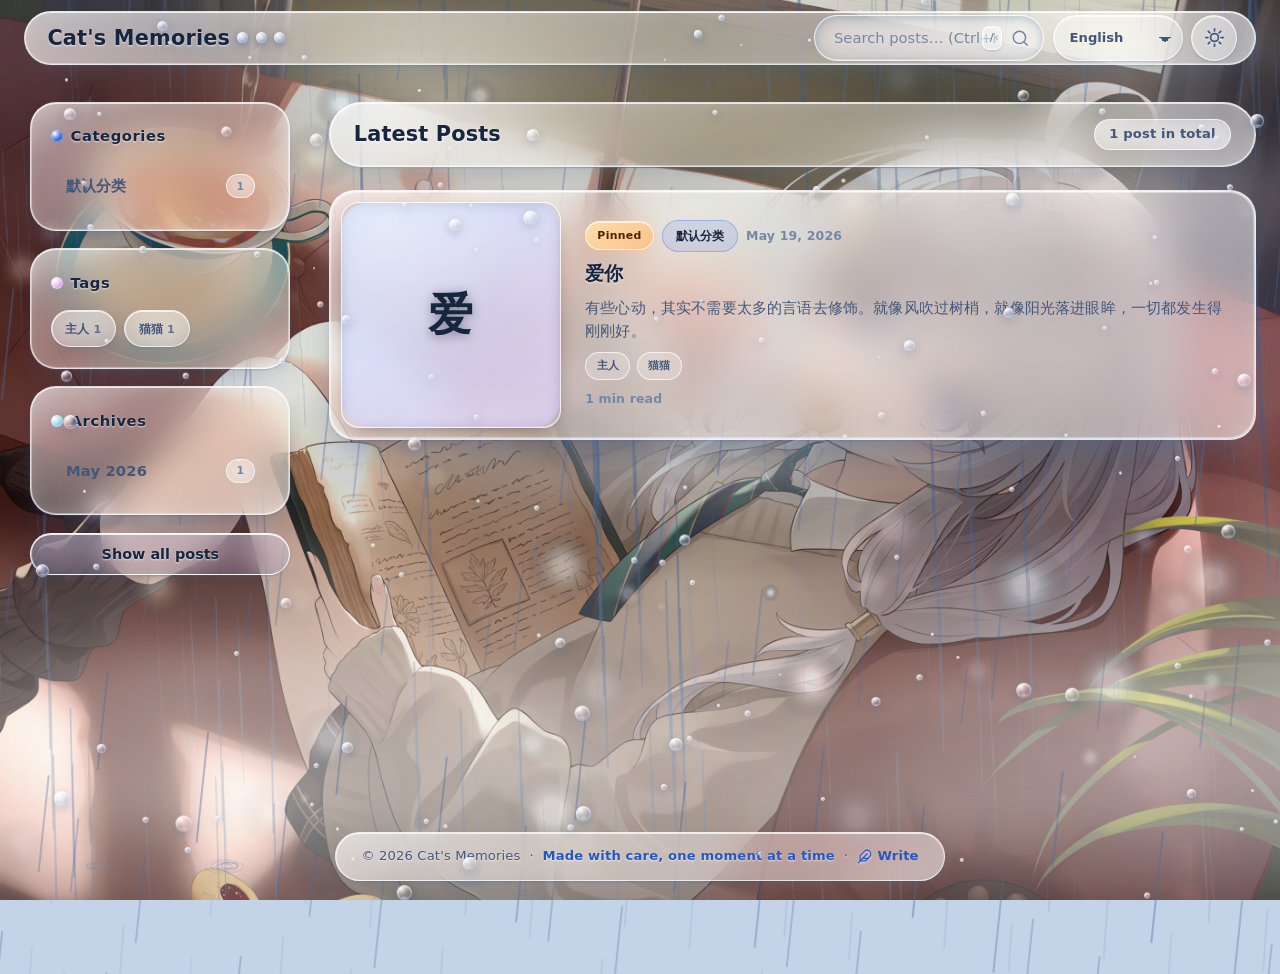
==== commit d6dc4946: "refactor(glass): 光学层级收口、虹膜环去双重模糊+mask fallback、容器与裁剪分离、四态统一、移动端 sticky 加固、RTL 逻辑属性、控制器注册表与架构文档 Co-au" ====
--- a/index.html
+++ b/index.html
@@ -196,6 +196,8 @@
     <script src="assets/js/ui/palette.js" defer></script>
     <script src="assets/js/ui/modal.js" defer></script>
     <script src="assets/js/ui/fx.js" defer></script>
+    <!-- 视觉模块生命周期注册表（Blog.controllers.list() 可在控制台查看） -->
+    <script src="assets/js/ui/controllers.js" defer></script>
     <script src="assets/js/ui/shortcuts.js" defer></script>
     <script src="assets/js/ui/rain.js" defer></script>
     <script src="assets/js/ui/glass.js" defer></script>
--- a/assets/css/glass-rain.css
+++ b/assets/css/glass-rain.css
@@ -2,9 +2,11 @@
    雨夜毛玻璃主题 (Rain Glass Theme) — 真·玻璃拟态
    --------------------------------------------------------------------------
    设计目标（不考虑性能，只考虑好看）：
-     1. 真实折射：所有玻璃全部走 GPU 实时 backdrop-filter（blur/saturate/
-        brightness），不是半透明纯色贴片；前景水珠同样用 backdrop-filter
-        对页面内容做实时透镜折射。
+     1. 透镜式模糊（不是物理折射）：玻璃全部走 GPU 实时 backdrop-filter
+        （blur/saturate/brightness）——它的本质是「背景采样 + 模糊 + 滤镜」，
+        没有 distortion / displacement / UV offset，所以准确的说法是
+        「高级毛玻璃 + 镜面高光 + 边缘光学」，而不是 refraction。
+        我们刻意不为了「物理正确」去硬加扭曲，观感优先。
      2. 默认 GPU 加速：动画元素全部 translateZ(0) + will-change，雨幕用
         Canvas + DPR 渲染，多层叠加。
      3. 三层雨：CSS 远/近雨线打底 + Canvas 雨幕（远雨/近雨/涟漪/水花）+
@@ -464,12 +466,27 @@
   pointer-events: none;
   background: var(--glass-iris);
   opacity: .5;
-  -webkit-backdrop-filter: var(--lens-blur);
-  backdrop-filter: var(--lens-blur);
+  /* 这里以前还叠了一层 backdrop-filter：同一块背景被模糊两次，
+     实际效果不是「边缘折射」而是「边缘更糊」，而且 backdrop-filter + mask +
+     伪元素的合成结果在 Chromium / Firefox / WebKit 上并不一致。
+     现在纯靠渐变 + 遮罩画环形高光，跨浏览器表现统一。 */
   -webkit-mask: var(--glass-ring-mask);
   -webkit-mask-composite: xor;
   mask: var(--glass-ring-mask);
   mask-composite: exclude;
+}
+/* mask-composite fallback：不支持的浏览器（旧 Firefox / 旧 Safari）会把整块
+   涂满虹膜色，那还不如退化成一圈 inset 描边高光 */
+@supports not ((mask-composite: exclude) or (-webkit-mask-composite: xor)) {
+  .glass-card::before,
+  body.glass-theme .post-card::before {
+    -webkit-mask: none;
+    mask: none;
+    background: none;
+    box-shadow:
+      inset 0 0 0 1px rgba(255, 255, 255, .34),
+      inset 0 1px 0 rgba(255, 255, 255, .5);
+  }
 }
 
 /* 鼠标悬浮滑光动效 */
@@ -3046,3 +3063,217 @@
   body.glass-theme.glass-flash * { animation: none !important; }
   .lightbox-img { transition: none !important; }
 }
+
+/* ==========================================================================
+   19. 光学层级 (Optical Tiers) —— 这一段是整套玻璃系统的「宪法」
+   --------------------------------------------------------------------------
+   问题：每个 DOM 都套一层 backdrop-filter，最后会变成
+   「磨砂塑料套磨砂塑料」——不是性能问题，是光学叠加问题。
+
+   规定的层级（从远到近，只有 T1 与 T4 拥有真正的 backdrop-filter）：
+
+     T0  天空 / 背景照片 / 极光 / 闪电        .rain-stage（无滤镜，自己发光）
+     T1  大型玻璃容器（唯一的主折射面）        .header-inner .sidebar-section
+                                             .post-card .article-view .glass-card
+                                             .glass-bar .glass-modal .palette-card
+     T2  容器内的内容玻璃（只有表面，不再折射）  .glass-item .glass-badge 卡内分区
+     T3  正文内容层（反玻璃）                  .article-content pre/code/table
+     T4  独立浮层（不在 T1 里面，可以自带折射）  .toast .lightbox-tools .reader-toggle
+                                             .article-mobile-bar #glassSpot
+     T5  前景水珠                            .gdrop（最后一层真透镜）
+
+   规则一句话：**玻璃里面不要再有玻璃**，T1 内部的一切只保留
+   「半透明底 + 边框 + 内高光」，把折射留给容器本身。
+   ========================================================================== */
+
+/* T2：任何处在 T1 容器内部的玻璃控件，一律撤掉自己的 backdrop-filter */
+body.glass-theme .header-inner :is(.glass-item, .glass-btn, .glass-badge, .m3-icon-btn, .lang-select, .search-wrap),
+body.glass-theme .sidebar-section :is(.glass-item, .glass-btn, .glass-badge),
+body.glass-theme .post-card :is(.glass-item, .glass-btn, .glass-badge, .card-tag, .card-category),
+body.glass-theme .article-view :is(.glass-item, .glass-btn, .glass-badge, .card-tag, .card-category, .article-back, .article-nav-item),
+body.glass-theme .glass-card :is(.glass-item, .glass-btn, .glass-badge),
+body.glass-theme .glass-bar :is(.glass-item, .glass-btn, .glass-badge),
+body.glass-theme .glass-modal :is(.glass-item, .glass-btn, .glass-badge),
+body.glass-theme .palette-card :is(.palette-item, .palette-esc),
+body.glass-theme .editor-panel :is(.glass-item, .glass-btn, .glass-badge, .btn, .md-btn) {
+  -webkit-backdrop-filter: none !important;
+  backdrop-filter: none !important;
+}
+
+/* 撤掉折射之后，靠「表面」把层次找回来：更实的底 + 更亮的内高光 */
+body.glass-theme .glass-card .glass-item,
+body.glass-theme .post-card .glass-item,
+body.glass-theme .article-view .glass-item,
+body.glass-theme .sidebar-section .glass-item {
+  background: linear-gradient(180deg, rgba(255, 255, 255, .16), rgba(255, 255, 255, .05) 46%, rgba(255, 255, 255, .03));
+  box-shadow:
+    inset 0 1px 0 rgba(255, 255, 255, .34),
+    inset 0 -1px 0 rgba(255, 255, 255, .07),
+    0 6px 16px -12px rgba(0, 3, 10, .85);
+}
+html[data-theme="light"] body.glass-theme .glass-card .glass-item,
+html[data-theme="light"] body.glass-theme .post-card .glass-item,
+html[data-theme="light"] body.glass-theme .article-view .glass-item,
+html[data-theme="light"] body.glass-theme .sidebar-section .glass-item {
+  background: linear-gradient(180deg, rgba(255, 255, 255, .7), rgba(255, 255, 255, .42));
+}
+
+/* T1 之间也不要互相套：卡片里再放卡片时，内层退化成 T2 */
+body.glass-theme .glass-card .glass-card,
+body.glass-theme .post-card .glass-card,
+body.glass-theme .article-view .glass-card,
+body.glass-theme .glass-modal .glass-card {
+  -webkit-backdrop-filter: none;
+  backdrop-filter: none;
+  box-shadow: var(--shadow-sm);
+}
+body.glass-theme .glass-card .glass-card::before,
+body.glass-theme .article-view .glass-card::before { display: none; }   /* 不要两圈虹膜环 */
+
+/* T4：独立浮层允许自带折射（它们直接挂在 body 上，不在任何 T1 内部） */
+body.glass-theme > .toast-container .toast,
+body.glass-theme > .lightbox .lightbox-tools,
+body.glass-theme > .reader-toggle,
+body.glass-theme > .article-mobile-bar {
+  -webkit-backdrop-filter: var(--lens-blur-soft);
+  backdrop-filter: var(--lens-blur-soft);
+}
+
+/* ==========================================================================
+   20. 交互四态统一：hover / focus-visible / active / disabled
+   --------------------------------------------------------------------------
+   以前 hover 一套、focus-visible 另一套，键盘操作时视觉层级对不上。
+   现在四个状态共用同一组变量，键盘用户看到的和鼠标用户完全一致。
+   ========================================================================== */
+
+body.glass-theme :is(button, .glass-btn, .sidebar-cat-item, .sidebar-archive-item,
+  .sidebar-tag, .card-tag, .card-category, .page-btn, .article-nav-item,
+  .palette-item, .glass-modal-btn, a.blog-name, .editor-back-link) {
+  transition:
+    transform var(--dur) var(--ease),
+    border-color var(--dur) var(--ease),
+    box-shadow var(--dur) var(--ease),
+    background-color var(--dur) var(--ease),
+    color var(--dur) var(--ease);
+}
+
+/* hover 与 focus-visible 表现完全一致（只有精细指针才享受 hover） */
+@media (hover: hover) and (pointer: fine) {
+  body.glass-theme :is(button, .glass-btn, .sidebar-cat-item, .sidebar-archive-item,
+    .sidebar-tag, .card-tag, .card-category, .page-btn, .article-nav-item,
+    .glass-modal-btn):hover:not(:disabled) {
+    border-color: var(--border-strong);
+    box-shadow: var(--shadow-sm), inset 0 0 18px -10px rgba(255, 255, 255, .45);
+  }
+}
+body.glass-theme :is(button, .glass-btn, .sidebar-cat-item, .sidebar-archive-item,
+  .sidebar-tag, .card-tag, .card-category, .page-btn, .article-nav-item,
+  .palette-item, .glass-modal-btn, a, select, input, textarea):focus-visible {
+  outline: 2px solid var(--accent-ring);
+  outline-offset: 2px;
+  border-color: var(--border-strong);
+  box-shadow: var(--shadow-sm), inset 0 0 18px -10px rgba(255, 255, 255, .45);
+}
+/* active 永远比 hover 更「按下去」 */
+body.glass-theme :is(button, .glass-btn, .sidebar-cat-item, .sidebar-archive-item,
+  .sidebar-tag, .page-btn, .article-nav-item, .glass-modal-btn):active:not(:disabled) {
+  transform: translateY(0) scale(.985) translateZ(0);
+  box-shadow: inset 0 2px 6px -2px rgba(0, 3, 10, .45), inset 0 1px rgba(255, 255, 255, .22);
+}
+/* disabled 一眼可辨，且不接受任何 hover / active 反馈 */
+body.glass-theme :is(button, .glass-btn, .page-btn, .glass-modal-btn):disabled,
+body.glass-theme [aria-disabled="true"] {
+  opacity: .48;
+  filter: saturate(55%);
+  cursor: not-allowed;
+  transform: none !important;
+  box-shadow: var(--shadow-sm) !important;
+}
+
+/* ==========================================================================
+   21. 移动端 sticky + backdrop-filter 加固（Android Chromium 重灾区）
+   --------------------------------------------------------------------------
+   translateZ(0) 会让元素成为包含块与新的 stacking context，
+   和 position: sticky + backdrop-filter 叠在一起时，安卓上常见：
+   滚动中背景突然不模糊、sticky 抖动、fixed 浮层被吃掉。
+   移动端这里改用 will-change: backdrop-filter + isolation，不再强推图层。
+   ========================================================================== */
+
+@media (max-width: 768px) {
+  body.glass-theme .site-header {
+    isolation: isolate;
+    /* 顶栏自己就是 stacking context 的边界，别让它被内部 transform 影响 */
+    transform: none;
+  }
+  body.glass-theme .header-inner,
+  body.glass-theme .glass-bar {
+    transform: none;                    /* 去掉 translateZ(0) */
+    will-change: backdrop-filter;       /* 交给浏览器决定图层，安卓更稳 */
+    -webkit-backdrop-filter: saturate(140%) blur(20px);
+    backdrop-filter: saturate(140%) blur(20px);
+  }
+  /* 抽屉 / 遮罩 / 灯箱 / 面板都要高于顶栏，绝不能被顶栏的层级吃掉 */
+  body.glass-theme .sidebar { z-index: 4000; }
+  body.glass-theme .sidebar-overlay { z-index: 3900; }
+  .palette { z-index: 6600; }
+  .glass-modal-layer { z-index: 6800; }
+  .lightbox { z-index: 10000; }
+}
+
+/* ==========================================================================
+   22. RTL：逻辑属性收口（阿拉伯语 / 希伯来语 / 波斯语）
+   ========================================================================== */
+
+[dir="rtl"] .reader-toggle { right: auto; left: 1.2rem; }
+[dir="rtl"] .palette-hint kbd { margin-inline-end: 0; margin-inline-start: .2rem; }
+[dir="rtl"] .lightbox-prev { left: auto; right: 1.2rem; }
+[dir="rtl"] .lightbox-next { right: auto; left: 1.2rem; }
+[dir="rtl"] .lightbox-close { right: auto; left: 1.2rem; }
+[dir="rtl"] .toast-container { left: 1rem; right: auto; }
+[dir="rtl"] .article-mobile-bar button { flex-direction: row-reverse; }
+[dir="rtl"] .palette-item,
+[dir="rtl"] .toast,
+[dir="rtl"] .glass-modal-actions { direction: rtl; }
+[dir="rtl"] .error-card .error-causes { text-align: start; }
+/* 方向无关的间距一律用逻辑属性，别再写 left / right */
+.palette-head { padding-inline: 1.1rem; }
+.palette-section { padding-inline: .7rem; }
+.palette-item { padding-inline: .7rem; }
+.save-status { padding-inline: .8rem; }
+
+/* ==========================================================================
+   23. 玻璃容器 ≠ 裁剪容器 ≠ 浮层容器
+   --------------------------------------------------------------------------
+   以前 .glass-card / .post-card 用 overflow: hidden 去裁掉故意放大到
+   inset:-30% 的掠光（sheen）。副作用是：卡片里以后放 tooltip / dropdown /
+   popover / 水珠，全都会被一起裁掉。
+   现在改成「谁产生溢出，谁自己裁」：掠光用 clip-path 裁在自己的圆角内，
+   容器本身恢复 overflow: visible，浮层可以自由溢出。
+   ========================================================================== */
+
+body.glass-theme .post-card,
+body.glass-theme .article-view,
+.glass-card {
+  overflow: visible;
+  /* 背景与伪元素仍然只画在圆角范围内 */
+  background-clip: padding-box;
+}
+/* 掠光自己裁自己：保持「光从卡片外扫进来」的观感，但不连累子元素。
+   伪元素 inset:-40% ⇒ 自身尺寸是卡片的 1.8 倍，要裁回卡片边界
+   需要 0.4 / 1.8 ≈ 22.2%；inset:-30% ⇒ 0.3 / 1.6 ≈ 18.8%。 */
+body.glass-theme .post-card::after { clip-path: inset(22.2% round var(--radius)); }
+.glass-card::after { clip-path: inset(18.8% round var(--radius)); }
+/* 卡片不再整体裁剪了，封面图必须自己保住圆角 */
+body.glass-theme .card-cover,
+body.glass-theme .card-cover img { border-radius: var(--radius-sm); }
+@supports not (clip-path: inset(10% round 10px)) {
+  /* 老浏览器没有 clip-path round：退回原来的裁剪方式，保证不漏光 */
+  body.glass-theme .post-card,
+  .glass-card { overflow: hidden; }
+}
+/* 需要在卡片里放浮层时，给浮层自己加这个类即可（不改容器） */
+.glass-overlay-escape {
+  position: absolute;
+  z-index: 60;
+  isolation: isolate;
+}
